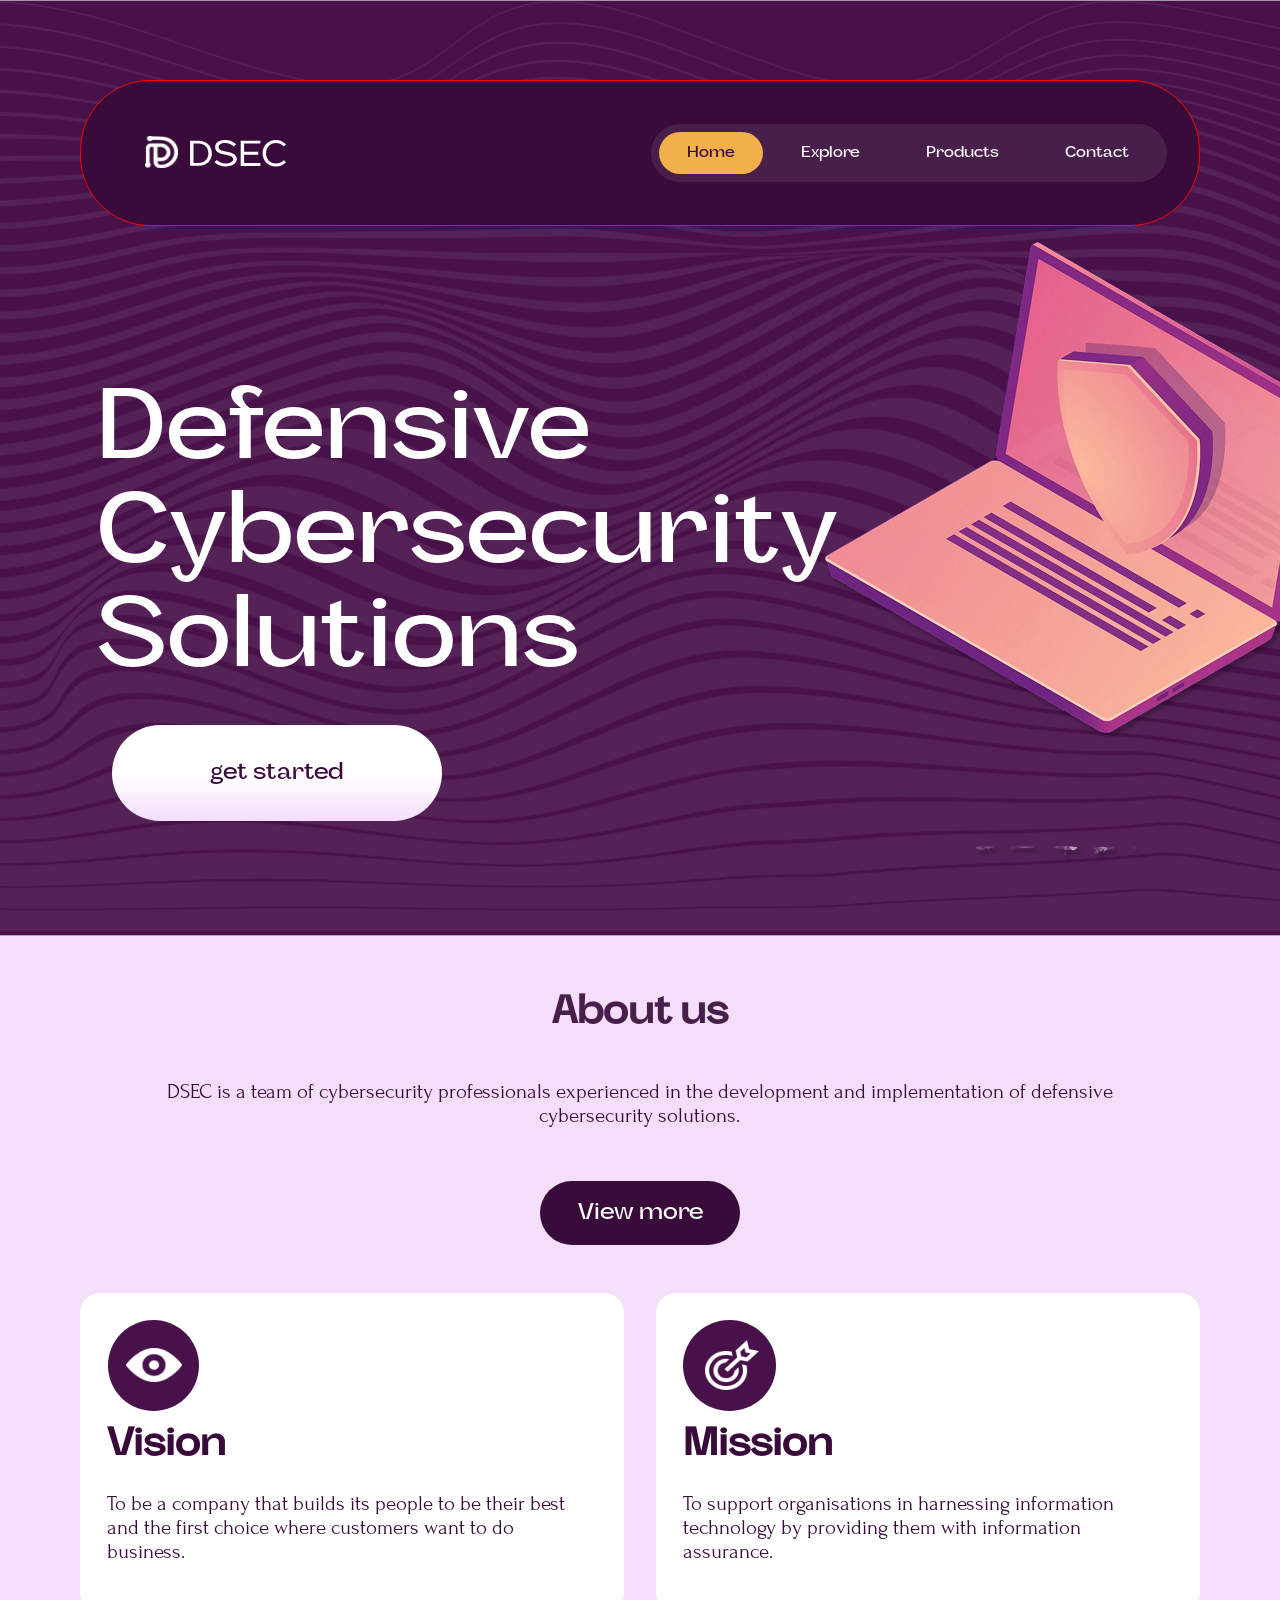
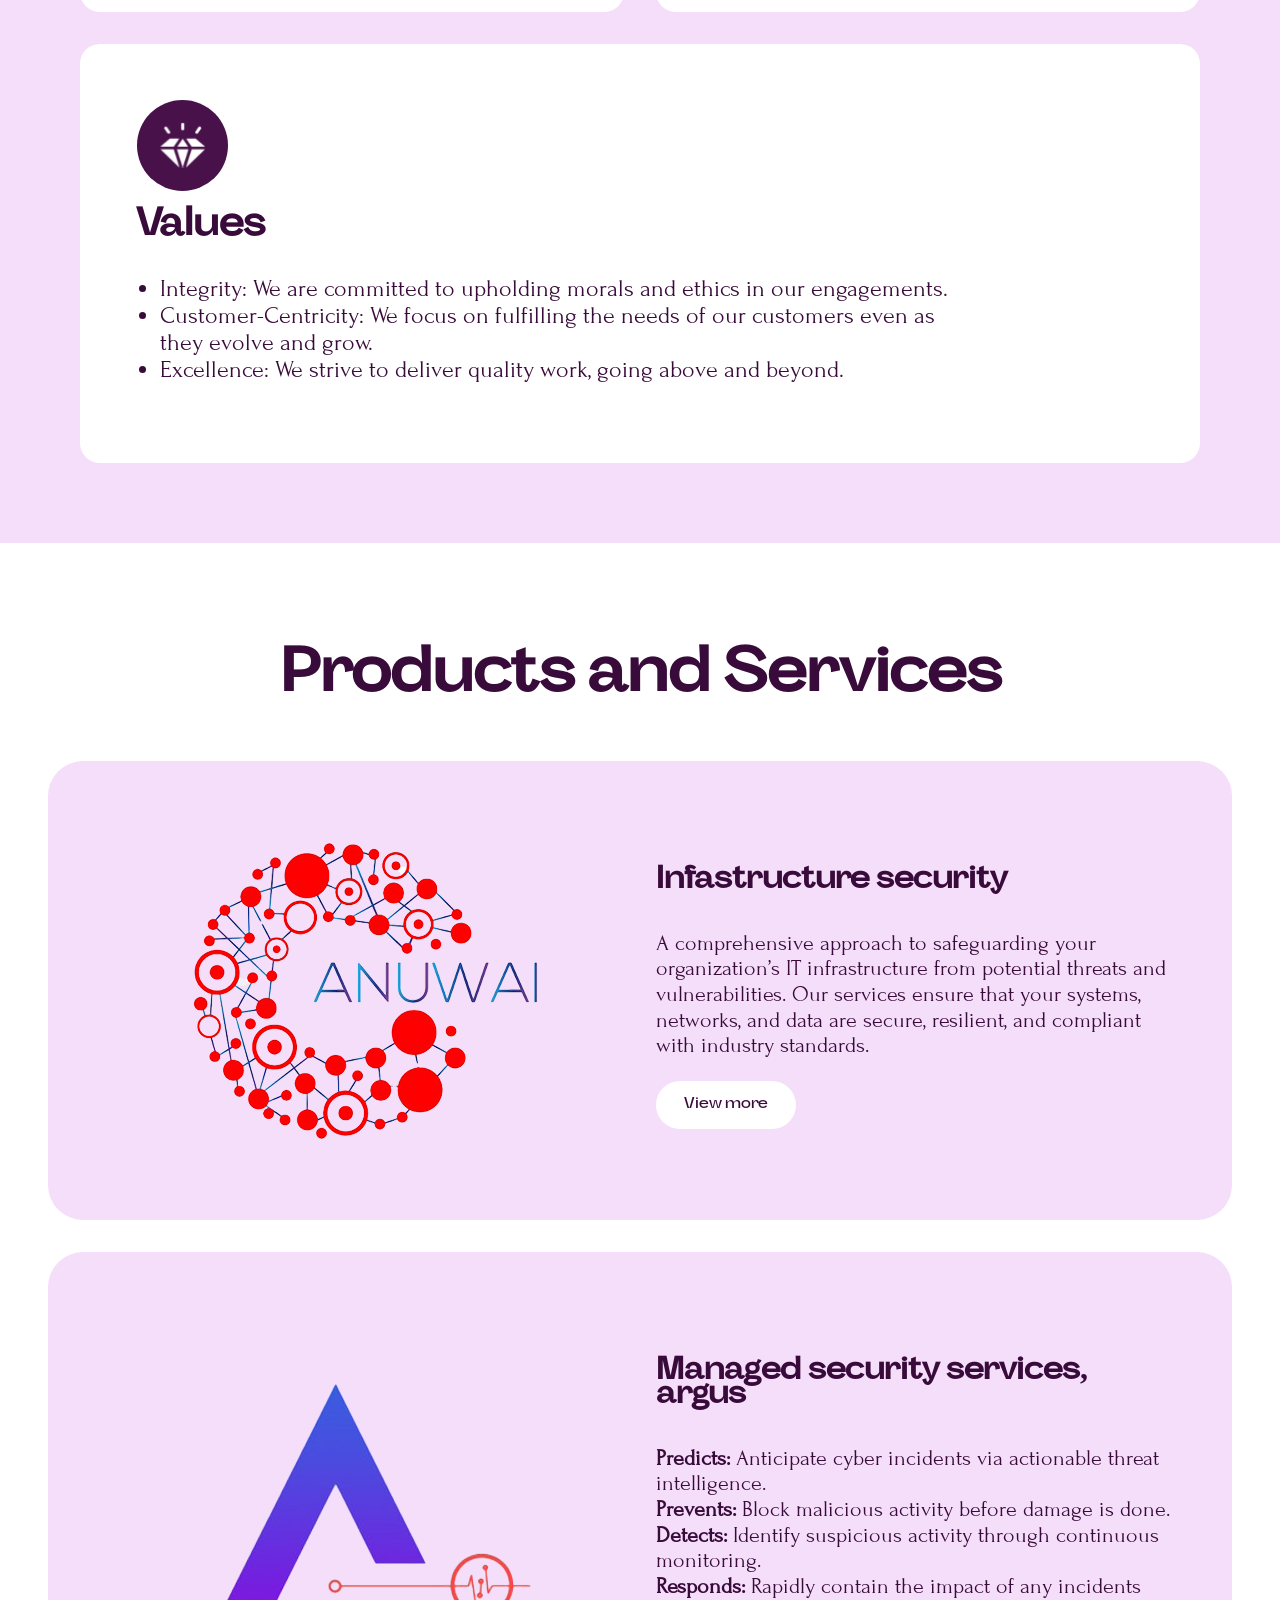
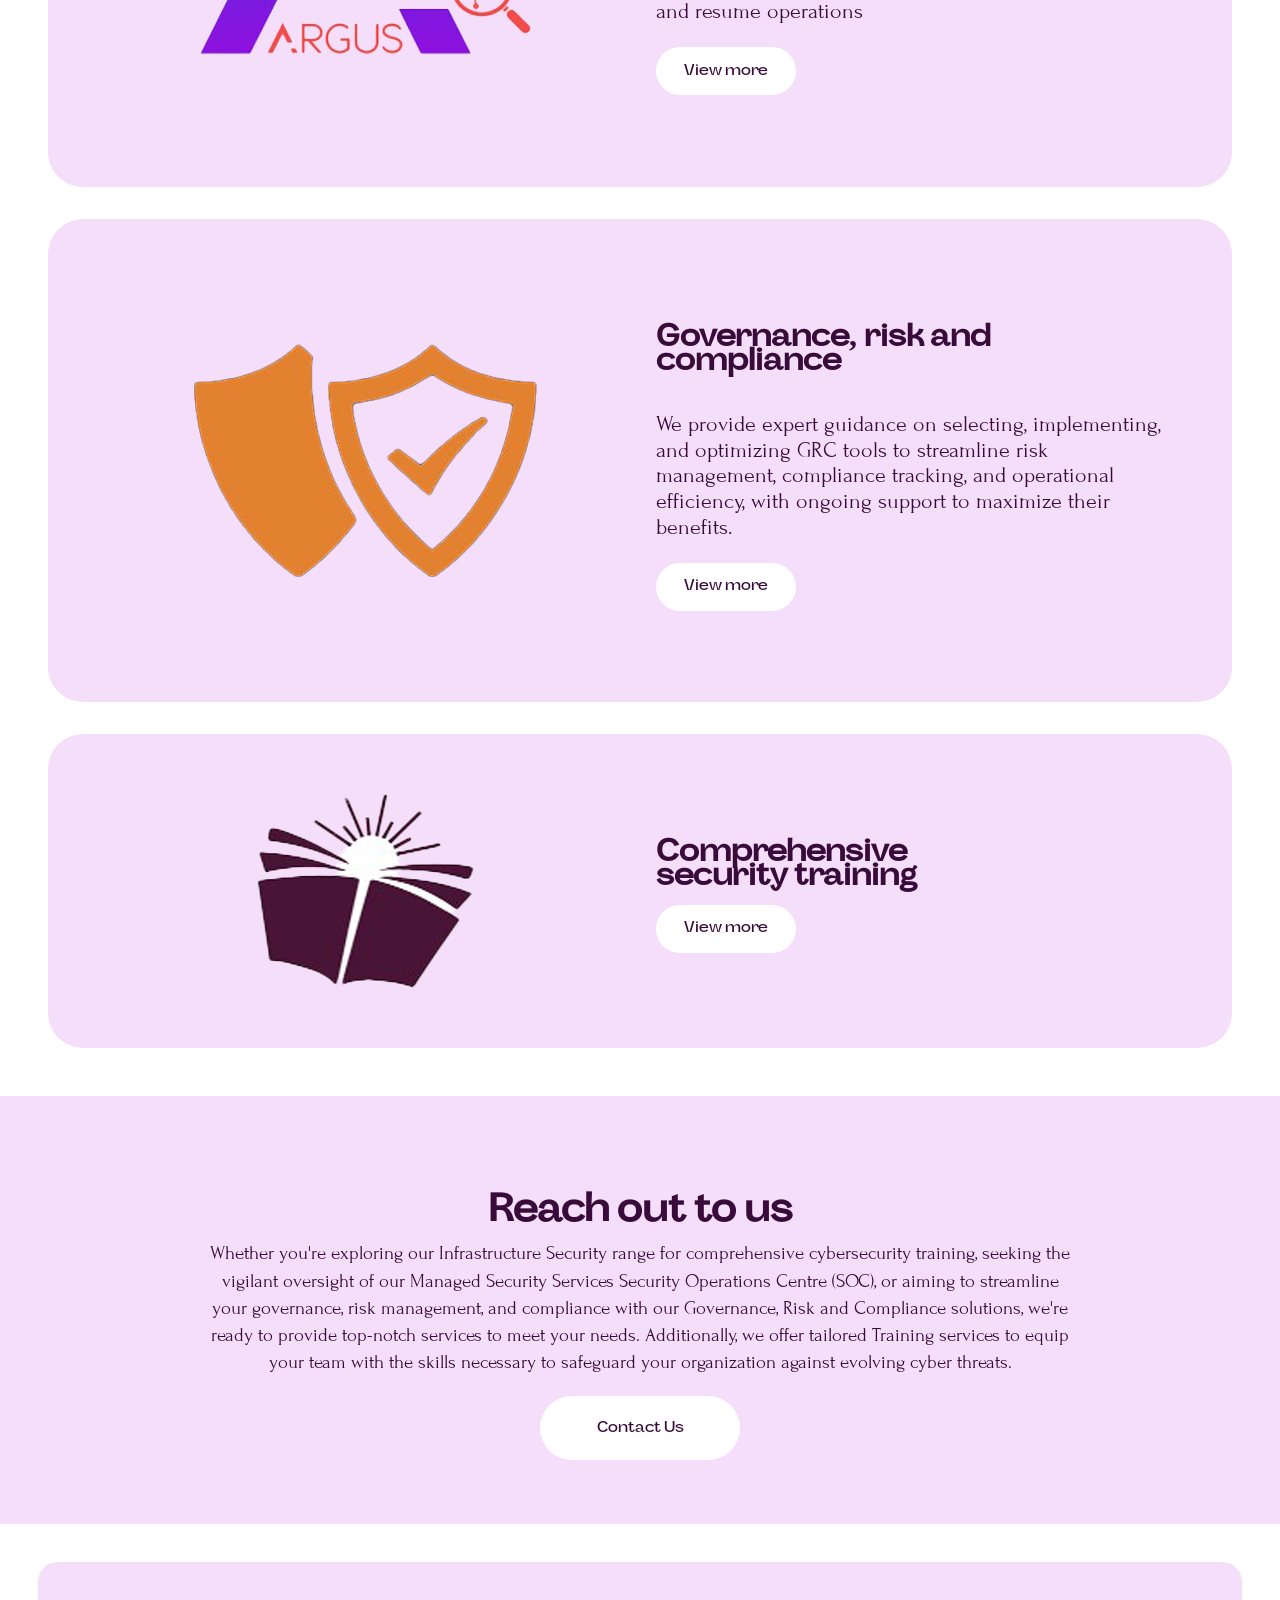
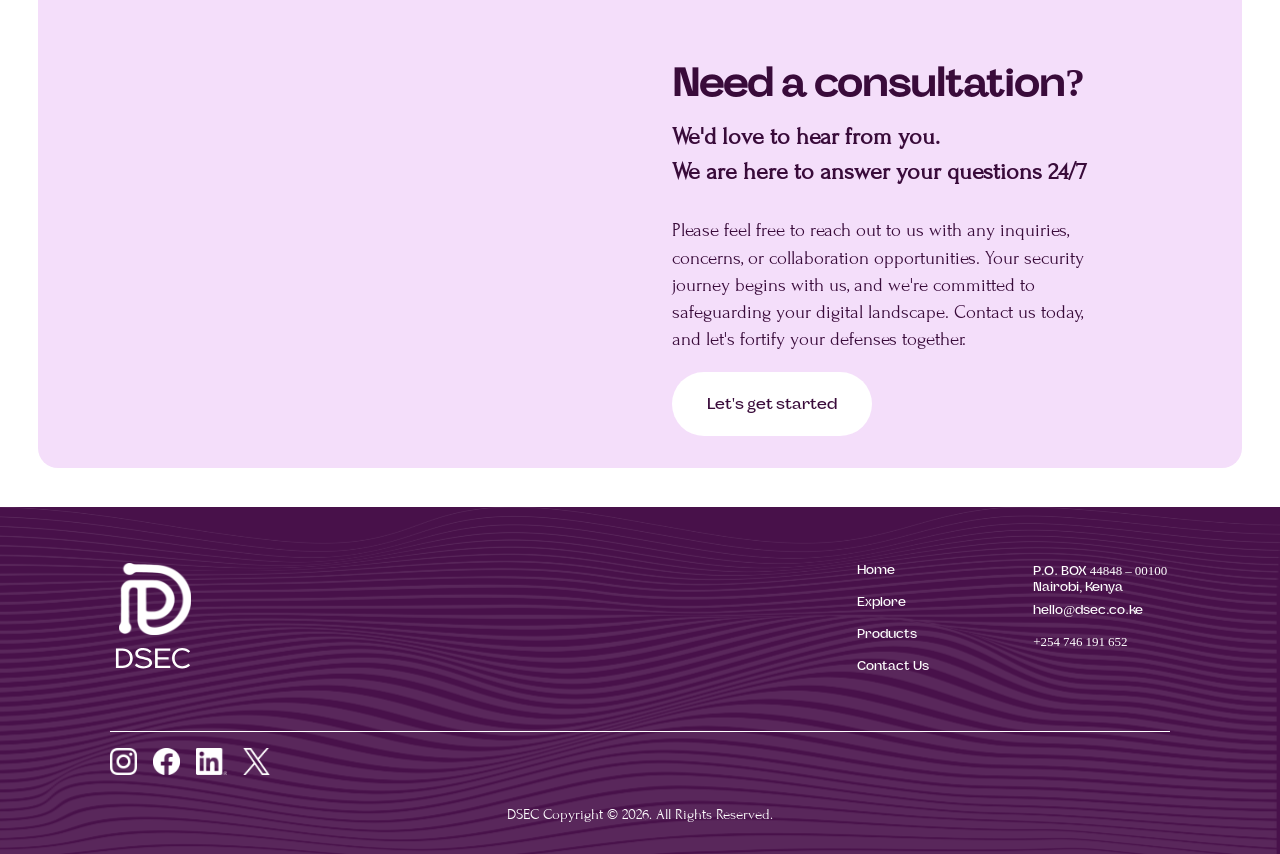
==== index.html @ 59ac1ab0 "Navbar: Modifed navbar" ====
<!DOCTYPE html>
<html lang="en">
  <head>
    <meta charset="UTF-8" />
    <meta name="viewport" content="width=device-width, initial-scale=1.0" />
    <title>DSEC-Defensive</title>
    <link rel="stylesheet" href="styles.css" />
    <link rel="icon" type="image/x-icon" href="assets/img/dsec_logo.svg" />
  </head>
  <body>
    <section class="hero" id="home">
      <nav>
        <ul class="sidebar">
       
         <li class="closebutton" onclick= hideSidebar()><a href="#"><img src="assets/img/cross.png" alt="" ></a></li>
          <li><a href="#home" class="active" target="_blank">Home</a></li>
          <li><a href="vision-mission-values" target="_blank">Explore</a></li>
          <li><a href=".Products-and-services" target="_blank">Products</a></li>
          <li><a href="footer" target="_blank">Contact</a></li>
        </ul>

       <a href="#home" class="hideonmobile"><img class="logo" src="assets/img/nav-logo.svg"/></a> 
        <ul >
          <li class="hidesidebar"><a href="#home" class="active" target="_blank">Home</a></li>
          <li class="hidesidebar"><a href="vision-mission-values" target="_blank">Explore</a></li>
          <li class="hidesidebar"><a href=".Products-and-services"target="_blank">Products</a></li>
          <li class="hidesidebar"><a href="footer" target="_blank">Contact</a></li>
          <li class="menubutton" onclick= showSidebar()><a href="#"><img src="assets/img/burger-menu.png" alt=""></a></li>
        </ul>
      </nav>

      

      <div class="descr">
        <div class="text">
          <p>Defensive Cybersecurity Solutions</p>
          <button class="dsec-btn started">get started</button>
        </div>
        <div class="descr-img">
          <img src="assets/img/home_laptop.png" alt="Laptop Image" />
        </div>
      </div>
    </section>
    <section class="about-us">
      <div class="about" id="about">
        <h2>About us</h2>
        <p>
          DSEC is a team of cybersecurity professionals experienced in the
          development and implementation of defensive cybersecurity solutions.
        </p>
        <a href="#about" class="about-btn about">View more</a>
      </div>
      <div class="vision-mission-values">
        <div class="card">
          <img
            class="about-icon"
            src="assets/img/vision-icon.svg"
            alt="vision icon"
          />
          <h2>Vision</h2>
          <p>
            To be a company that builds its people to be their best and the
            first choice where customers want to do business.
          </p>
        </div>

        <div class="card">
          <img class="about-icon" alt="" src="assets/img/mission-icon.svg" />
          <h2>Mission</h2>
          <p>
            To support organisations in harnessing information technology by
            providing them with information assurance.
          </p>
        </div>
        <div class="card">
          <img class="about-icon" alt="" src="assets/img/values-icon.svg" />
          <h2>Values</h2>
          <ul>
            <li>
              Integrity: We are committed to upholding morals and ethics in our
              engagements.
            </li>
            <li>
              Customer-Centricity: We focus on fulfilling the needs of our
              customers even as they evolve and grow.
            </li>
            <li>
              Excellence: We strive to deliver quality work, going above and
              beyond.
            </li>
          </ul>
        </div>
      </div>
    </section>
    <section class="Products-and-services" id="products-and-services">
      <h2>Products and Services</h2>
      <div class="products-cards">
        <div class="cards">
          <div class="cards-img">
            <img src="assets/img/anuwai-logo.png" alt="anuwai" />
          </div>
          <div class="content">
            <h3>Infastructure security</h3>
            <p>
              A comprehensive approach to safeguarding your organization’s IT
              infrastructure from potential threats and vulnerabilities. Our
              services ensure that your systems, networks, and data are secure,
              resilient, and compliant with industry standards.
            </p>
            <a href="#home" class="cards-btn">View more</a>
          </div>
        </div>
        <div class="cards">
          <div class="cards-img">
            <img
              src="assets/img/argus-logo.png"
              alt="Argus"
              class="product-img"
            />
          </div>
          <div class="content">
            <h3>Managed security services, argus</h3>
            <p>
              <strong>Predicts:</strong> Anticipate cyber incidents via
              actionable threat intelligence. <br />
              <strong>Prevents:</strong> Block malicious activity before damage
              is done. <br />
              <strong>Detects:</strong> Identify suspicious activity through
              continuous monitoring. <br />
              <strong>Responds:</strong> Rapidly contain the impact of any
              incidents and resume operations
            </p>
            <a href="#home" class="cards-btn">View more</a>
          </div>
        </div>
        <div class="cards">
          <div class="cards-img">
            <img src="assets/img/protossera-logo.png" alt="Protossera" />
          </div>
          <div class="content">
            <h3>Governance, risk and compliance</h3>
            <p>
              We provide expert guidance on selecting, implementing, and
              optimizing GRC tools to streamline risk management, compliance
              tracking, and operational efficiency, with ongoing support to
              maximize their benefits.
            </p>
            <a href="#home" class="cards-btn">View more</a>
          </div>
        </div>
        <div class="cards">
          <div class="cards-img">
            <img src="assets/img/training.png" alt="Training" />
          </div>
          <div class="content">
            <h3>
              Comprehensive <br />
              security training <br />
            </h3>
            <a href="#home" class="cards-btn">View more</a>
          </div>
        </div>
      </div>
    </section>
    <section class="contacts" id="contact">
      <div class="reach-out">
        <h2>Reach out to us</h2>
        <div class="reach-out-title-mobile">
          <img src="assets/img/reach-out-star.svg" alt="Cybersecurity-Stars" />
          <h3>Reach out to us</h3>
          <img src="assets/img/reach-out-star.svg" alt="Cybersecurity-Stars" />
        </div>
        <p>
          Whether you're exploring our Infrastructure Security range for
          comprehensive cybersecurity training, seeking the vigilant oversight
          of our Managed Security Services Security Operations Centre (SOC), or
          aiming to streamline your governance, risk management, and compliance
          with our Governance, Risk and Compliance solutions, we're ready to
          provide top-notch services to meet your needs. Additionally, we offer
          tailored Training services to equip your team with the skills
          necessary to safeguard your organization against evolving cyber
          threats.
        </p>
        <a href="#contact" class="contacts-btn">Contact Us</a>
      </div>
      <div class="consultation">
        <div class="consultation-img">
          <img src="assets/img/consultation2.svg" alt="" class="lady-image" />
        </div>
        <div class="consultation-content">
          <h2>Need a consultation?</h2>
          <h3>We'd love to hear from you.</h3>
          <h3>We are here to answer your questions 24/7</h3>

          <p>
            Please feel free to reach out to us with any inquiries, concerns, or
            collaboration opportunities. Your security journey begins with us,
            and we're committed to safeguarding your digital landscape. Contact
            us today, and let's fortify your defenses together.
          </p>
          <a href="#contact" class="consultation-btn">Let's get started</a>
        </div>
      </div>
    </section>
    <footer id="footer">
      <div class="footer-logo">
        <img src="assets/img/footer-logo.svg" alt="DSEC" class="dsec-footer" />
        <div class="footer-links">
          <div class="links">
            <ul>
              <li><a href="#home">Home</a></li>
              <li><a href="#explore">Explore</a></li>
              <li><a href="#products">Products</a></li>
              <li><a href="#contact">Contact Us</a></li>
            </ul>
          </div>
          <div class="address">
            <ul>
              <li>P.O. BOX 44848 – 00100</li>
              <li>Nairobi, Kenya</li>
              <li>
                <a href="mailto:hello@dsec.co.ke" target="_blank"
                  >hello@dsec.co.ke</a
                >
              </li>
              <li>
                <a href="tell+254 746 191 652" target="_blank">
                  +254 746 191 652</a
                >
              </li>
            </ul>
          </div>
        </div>
      </div>
      <div class="hr-line"></div>
      <div class="socialmedia">
        <a href="https://www.instagram.com/" target="_blank"
          ><img src="assets/img/instagram.svg" alt="instagram" class="icon"
        /></a>
        <a href="https://www.facebook.com/" target="_blank">
          <img src="assets/img/facebook.svg" alt="facebook" class="icon"
        /></a>
        <a href="https://ke.linkedin.com/" target="_blank"
          ><img src="assets/img/linked-in.svg" alt="linkedin" class="icon"
        /></a>
        <a href="https://x.com/?lang=en" target="_blank"
          ><img src="assets/img/twitter-x.svg" alt="x" class="icon"
        /></a>
      </div>
      <div class="copyright">
        <p>
          DSEC Copyright &copy; <span id="year"></span>. All Rights Reserved.
        </p>
        <script>
          const yearElement = document.querySelector("#year");
          const currentYear = new Date().getFullYear();
          yearElement.textContent = currentYear;
        </script>
      </div>
    </footer>
    <script>
      function showSidebar(){
        const sidebar = document.querySelector('.sidebar')
        sidebar.style.display = 'flex'
      }
      function hideSidebar(){
         const sidebar = document.querySelector('.sidebar')
        sidebar.style.display = 'none'
      }
    </script>
  </body>
</html>
---- styles.css ----
@font-face {
  font-family: "Baguede";
  src: url("assets/fonts/BaguedeRegular.otf");
  font-weight: normal;
  font-style: normal;
}
@font-face {
  font-family: Forum-Regular;
  src: url("assets/fonts/Forum-Regular.ttf");
  font-weight: normal;
  font-style: normal;
}
* {
  image-rendering: auto;
}

body {
  margin: 0;
  padding: 0;
  font-family: "Baguede";
  height: 100vh;
}

h2 {
  font-size: 2.5rem;
}

.dsec-btn {
  border-radius: 54.5px;
  display: flex;
  flex-direction: row;
  justify-content: center;
  align-self: flex-start;
  cursor: pointer;
  align-items: center;
  border: none;
  width: 330px;
  height: 6rem;
  font-size: 1.5rem;
  background: linear-gradient(white 52%, #f4defa 100%);
  color: #390b3a;
  font-family: "baguede";
  margin-left: 1rem;
  margin-top: -4.5rem;
}
.dsec-btn:hover {
  background: #390b3a;
  color: white;
}

/* All btns here */
.about-btn {
  display: flex;
  justify-content: center;
  cursor: pointer;
  align-items: center;
  border: none;
  width: 200px;
  height: 4rem;
  font-size: 1.25rem;
  border-radius: 54.5rem;
  background-color: #390b3a;
  font-family: "baguede";
  color: white;
  font-size: 1.5rem;
  margin-top: 2rem;
  text-decoration: none;
}

.about-btn:hover {
  background-color: white;
  color: #390b3a;
}

.hero {
  background-image: url("assets/img/HeroBg_Svg.svg");
  background-repeat: no-repeat;
  background-size: cover;
  padding: 5rem;
}
nav {
  height: 5rem;
  background-color: #390b3a;
  display: flex;
  flex-direction: row;
  align-items: center;
  justify-content: space-between;
  border-radius: 70px;
  padding: 2rem;
  border: 1px solid red;

}

nav img {
  height: 2rem;
  padding-left: 2rem;
}

nav ul {
  background-color: #481f4a;
  list-style: none;
  display: flex;
  justify-content: flex-end;
  justify-content: space-between;
  margin: 0;
  padding: 0.2rem;
  padding-right: 0.3rem;
  border-radius: 46.5px;
}

nav li {
  display: flex;
  justify-content: space-between;
  font-family: "baguede";
}

nav li a {
  display: inline-block;
  color: white;
  padding: 14px 28px;
  margin: 5px;
  text-decoration: none;
  font-size: 1rem;
}

nav li a:hover {
  background-color: #f1b04c;
  cursor: pointer;
  color: #390b3a;
  border-radius: 30px;
}
.active {
  background-color: #f1b04c;
  color: #390b3a;
  border-radius: 30px;
}
.sidebar{
  position:fixed;
  top: 0;
  right: 0;
  height: 92%;
  width: 15.9rem;
  z-index: 999;
  background-color: #390b3a80;
  backdrop-filter: blur(10px);
  display: none;
  flex-direction: column;
  align-items: flex-start;
  justify-content: flex-start;
}
.sidebar li{
  width: 100%;
}
.sidebar a{
  width: 100%;
}
.menubutton{
  display: none;
  
}
@media(max-width: 992px){
  .hidesidebar{
    display: none;
    border-radius: 0;
  }
  .menubutton{
    display: block;
  }
}
@media(max-width: 480px){
  .sidebar{
    width: 100%;
    height: 112%;
    border-radius: 0;
  }
}

.hero .descr {
  display: flex;
  flex-direction: row;
  align-items: center;
  justify-content: space-between;
  padding-right: 5rem;
  margin-top: 1rem;

  @media (max-width: 767px) {
    flex-direction: column;
    gap: 1.5rem;
  }
}

.descr .text {
  font-size: 6.5rem;
  color: white;
  line-height: 6.5rem;
  width: 70%;
  text-align: left;
  margin-left: 1rem;

  @media (max-width: 767px) {
    justify-content: center;
    width: 100%;
  }
}

.descr-img {
  width: 495px;
  height: 614px;
}

/* About Us section*/
.about-us {
  background-color: #f4defa;
  padding: 2rem;

  @media (max-width: 767px) {
    padding: 1rem;
  }
}
.about {
  display: flex;
  flex-direction: column;
  align-items: center;
}
.about h2 {
  display: flex;
  flex-direction: column;
  align-items: center;
  line-height: 25px;
  color: #481f4a;
}

.about p {
  font-family: "forum-regular";
  font-size: 1.3rem;
  text-align: center;
  color: #390b3a;
  width: 80%;
}

.vision-mission-values {
  display: grid;
  gap: 2rem;
  grid-template-columns: 1fr;
  grid-template-rows: auto;
  margin: 3rem;
}

@media (min-width: 767px) {
  .vision-mission-values {
    grid-template-columns: repeat(2, 1fr);
    grid-template-rows: repeat(2, auto);
  }

  .card:nth-child(3) {
    grid-column: 1 / span 2;
    justify-self: center;
  }
}
@media (max-width: 480px) {
  .vision-mission-values {
    margin: 0.5rem;
  }
  .text {
    font-size: 16px;
  }
}

.card {
  background-color: white;
  color: #390b3a;
  display: flex;
  flex-direction: column;
  justify-content: center;
  border-radius: 20px;
  padding: 5%;
  align-items: start;

  @media (max-width: 767px) {
    /* border: 1px solid red; */
  }
}
.card p {
  text-align: left;
  font-size: 1.3rem;
  width: 100%;
  font-family: "forum-regular";
  color: #390b3a;
}
.card h2 {
  margin: 0.5rem 0;
}
.card ul {
  padding-left: 1.5rem;
  width: 80%;
  font-family: "forum-regular";
  font-size: 1.5rem;
}

.about-icon {
  padding-bottom: 0.5rem;
  height: 91px;
  width: 93px;
}

/*3rd section */
.Products-and-services {
  background-color: white;
  display: flex;
  flex-direction: column;
  align-items: center;
  padding: 3rem;
}
.Products-and-services h2 {
  color: #390b3a;
  text-align: center;
  font-size: 4rem;
  line-height: 4rem;
}
.products-cards {
  display: grid;
  gap: 2rem;
  grid-template-columns: 1fr;
  grid-template-rows: auto;
}

.cards {
  background-color: #f4defa;
  display: grid;
  gap: 2rem;
  grid-template-columns: repeat(2, 1fr);
  grid-template-rows: auto;
  border-radius: 35px;
  padding: 5%;
}

@media (max-width: 768px) {
  .cards {
    grid-template-columns: 1fr;
    
  }
  .content,
  h3 {
    display: flex;
    flex-direction: column;
    align-items: center;
    justify-items: center;
    justify-content: center;
    width: 100%;
    margin: 0;
  }
}

@media (max-width: 480px) {
  .cards {
    grid-template-columns: 1fr;
  }
  .content,
  h3 {
    display: flex;
    flex-direction: column;
    align-content: center;
    align-items: center;
    justify-items: center;
    justify-content: center;
    text-align: center;
    width: 100%;
    margin: 0;
  }
}
.cards-img {
  display: flex;
  justify-content: center;
  align-items: center;

  @media (max-width: 768px) {
    margin: 5%;
  }
}
.content {
  display: flex;
  flex-direction: column;
  justify-items: center;
  line-height: 1.6rem;
  margin-top: 1rem;
}
.cards h3 {
  font-size: 2rem;
  line-height: 1.5rem;
  color: #390b3a;
  margin-bottom: 1rem;
}
.cards p {
  font-family: "forum-regular";
  color: #390b3a;
  font-size: 1.4rem;
}
.cards-btn {
  display: flex;
  justify-content: center;
  cursor: pointer;
  align-items: center;
  border: none;
  width: 140px;
  height: 3rem;
  font-size: 1.25rem;
  border-radius: 54.5rem;
  background-color: white;
  font-family: "baguede";
  color: #390b3a;
  font-size: 1rem;
  margin-bottom: 2rem;
  text-decoration: none;
}
.cards-btn:hover {
  background-color: #390b3a;
  color: white;
}
/* Reach Out section*/
.reach-out {
  background-color: #f4defa;
  display: flex;
  flex-direction: column;
  align-items: center;
  justify-content: center;
  padding: 5%;
  text-align: center;
}
.reach-out-title-mobile {
  display: none;

  @media (max-width: 768px) {
    display: block;
    color: #390b3a;
    display: flex;
    flex-direction: row;
    width: 80%;
    font-size: 2rem;
  }
  
  @media (max-width: 480px) {
    
    width: 100%;
    font-size: 1.5rem;
  }
}

.reach-out h2 {
  text-align: center;
  color: #390b3a;
  margin-bottom: -0.5rem;

  @media (max-width: 768px) {
    display: none;
  }
}

.reach-out p {
  text-align: center;
  color: #390b3a;
  font-family: "forum-Regular";
  font-size: 1.2rem;
  line-height: 1.7rem;
  width: 75%;
}

.contacts-btn {
  display: flex;
  justify-content: center;
  cursor: pointer;
  align-items: center;
  border: none;
  width: 200px;
  height: 4rem;
  font-size: 1.25rem;
  border-radius: 54.5rem;
  background-color: white;
  font-family: "baguede";
  color: #390b3a;
  font-size: 1rem;
  text-decoration: none;
}
.contacts-btn:hover {
  background-color: #390b3a;
  color: white;
}

.consultation {
  display: grid;
  gap: 4rem;
  grid-template-columns: 2fr 2fr;
  grid-template-rows: 1fr;
  border-radius: 35px;
  align-items: center;
  margin: auto;
  background-color: #f4defa;
  border-radius: 20px;
  margin: 3%;
  padding: 2rem;
  
  @media (max-width: 768px) {
  
    
  }
  
}

.consultation-content {
  display: flex;
  flex-direction: column;
  justify-content: center;
  justify-content: space-evenly;
  align-items: baseline;
  color: #390b3a;
  padding-top: 2rem;
}

.consultation-content h3 {
  font-family: "forum-regular";
  font-size: 1.5rem;
  margin-top: -1rem;
}

.consultation p {
  margin-top: 0.5rem;
  font-family: "forum-regular";
  line-height: 1.7rem;
  font-size: 1.2rem;
  text-align: left;
  width: 80%;
}

.consultation-img {
  margin-left: 1.5rem;
  padding-top: 1.5rem;
  padding-bottom: 1rem;
}

.consultation-btn {
  display: flex;
  justify-content: center;
  cursor: pointer;
  align-items: center;
  border: none;
  width: 200px;
  height: 4rem;
  font-size: 1.25rem;
  border-radius: 54.5rem;
  background-color: white;
  font-family: "baguede";
  color: #390b3a;
  font-size: 1rem;
  text-decoration: none;
}
.consultation-btn:hover {
  background-color: #f1b04c;
  color: white;
}

@media (max-width: 992px) {
  .reach-out p {
    width: 85%;
    font-size: 1.1rem;
  }
  .consultation {
    grid-template-columns: 1fr;
    text-align: center;
    margin: 3rem;
  }
  /* .contacts .consultation-content,
  h3,
  h2 {
    display: flex;
    flex-direction: column;
    justify-items: center;
    align-content: center;
    flex-wrap: wrap;
    text-align: center;
    width: 100%;
    line-height: 3rem;
  } */
  .consultation-img {
    display: flex;
    flex-direction: column;
    align-self: center;
  }
}

@media (max-width: 768px) {
  .reach-out p {
    width: 90%;
  }
  .consultation {
    grid-template-columns: 1 1fr;
  }
  .consultation-content {
    align-items: center;
    text-align: center;
    display: flex;
    flex-direction: column;
    justify-items: center;
    align-content: center;
    flex-wrap: wrap;
    text-align: center;
    width: 100%;
    line-height: 3rem;
  }
  .consultation-img {
    margin-left: 0;
    width: 100%;
  }
}

@media (max-width: 480px) {
  .reach-out p {
    width: 100%;
    font-size: 1rem;
  }
  .consultation-content,
  h3 {
    display: flex;
    flex-direction: column;
    justify-items: center;
    align-content: center;
    flex-wrap: wrap;
    text-align: center;
    width: 100%;
    line-height: 3rem;
    font-size: 1.2rem;
  }
  .consultation p {
    font-size: 1rem;
    width: 70%;
    display: flex;
    flex-direction: column;
    text-align: center;
    justify-items: center;
    align-content: center;
    flex-wrap: wrap;
  }
}

/*Footer*/
footer {
  background-image: url("assets/img/footer.svg");
  padding: 1rem;
  background-repeat: no-repeat;
  background-size: cover;
  display: flex;
  flex-direction: column;
  gap: 1rem;
}
.footer-logo {
  display: flex;
  flex-direction: row;
  justify-content: space-between;
  margin-left: 3%;
}
.footer-links {
  display: flex;
  flex-direction: row;
  justify-content: space-between;
  align-self: flex-end;
  gap: 4rem;
  margin: 1rem 8%;
}
.links ul li,
.address ul li {
  text-decoration: none;
  list-style: none;
  display: flex;
  flex-direction: column;
  align-self: flex-start;
  width: 100%;
  color: white;
  font-family: "baguede";
  font-size: 13px;
}

.address li a {
  text-align: left;
  line-height: 2rem;
  font-family: "baguede";
  font-size: 13px;
  color: white;
  text-decoration: none;
  font-size: "baguede";
}
.links li a {
  text-align: left;
  line-height: 2rem;
  font-family: "baguede";
  font-size: 13px;
  color: white;
  text-decoration: none;
}
.links li a:hover {
  text-decoration: underline;
  cursor: pointer;
}
.address li a:hover {
  text-decoration: underline;
  cursor: pointer;
}
.address {
  padding-top: 0.5rem;
  display: flex;
  flex-direction: row;
  text-align: left;
  align-self: flex-start;
}
.hr-line {
  display: flex;
  flex-direction: row;
  height: 1px;
  background: white;
  width: 85%;
  align-self: center;
}
.socialmedia {
  display: flex;
  flex-direction: row;
  justify-content: space-between;
  align-self: flex-start;
  margin-left: 7.5%;
  gap: 1rem;
}
.icon {
  display: flex;
  flex-direction: row;
}

.copyright {
  display: flex;
  flex-direction: row;
  align-self: center;
  justify-content: center;
  align-self: center;
  font-family: "forum-regular";
  color: white;
  font-size: 15px;
}
.dsec-footer {
  width: 77px;
  height: 111px;
  display: flex;
  flex-direction: row;
  align-self: center;
  margin-left: 5%;
}
.links {
  line-height: 2rem;
}
@media (max-width: 768px) {
  .footer-logo {
    flex-direction: row;
    align-items: center;
  }

  .footer-links {
    text-align: center;
  }

  .socialmedia {
    display: flex;
    flex-direction: row;
    gap: 1rem;
  }
}

@media (max-width: 480px) {
  .footer-links {
    gap: 1rem;
  }

  .links ul,
  .address ul {
    text-align: center;
    padding: 0;
  }

  .links li a,
  .address li a {
    font-size: 12px;
  }

  .copyright {
    font-size: 12px;
    padding: 0.5rem;
  }
}
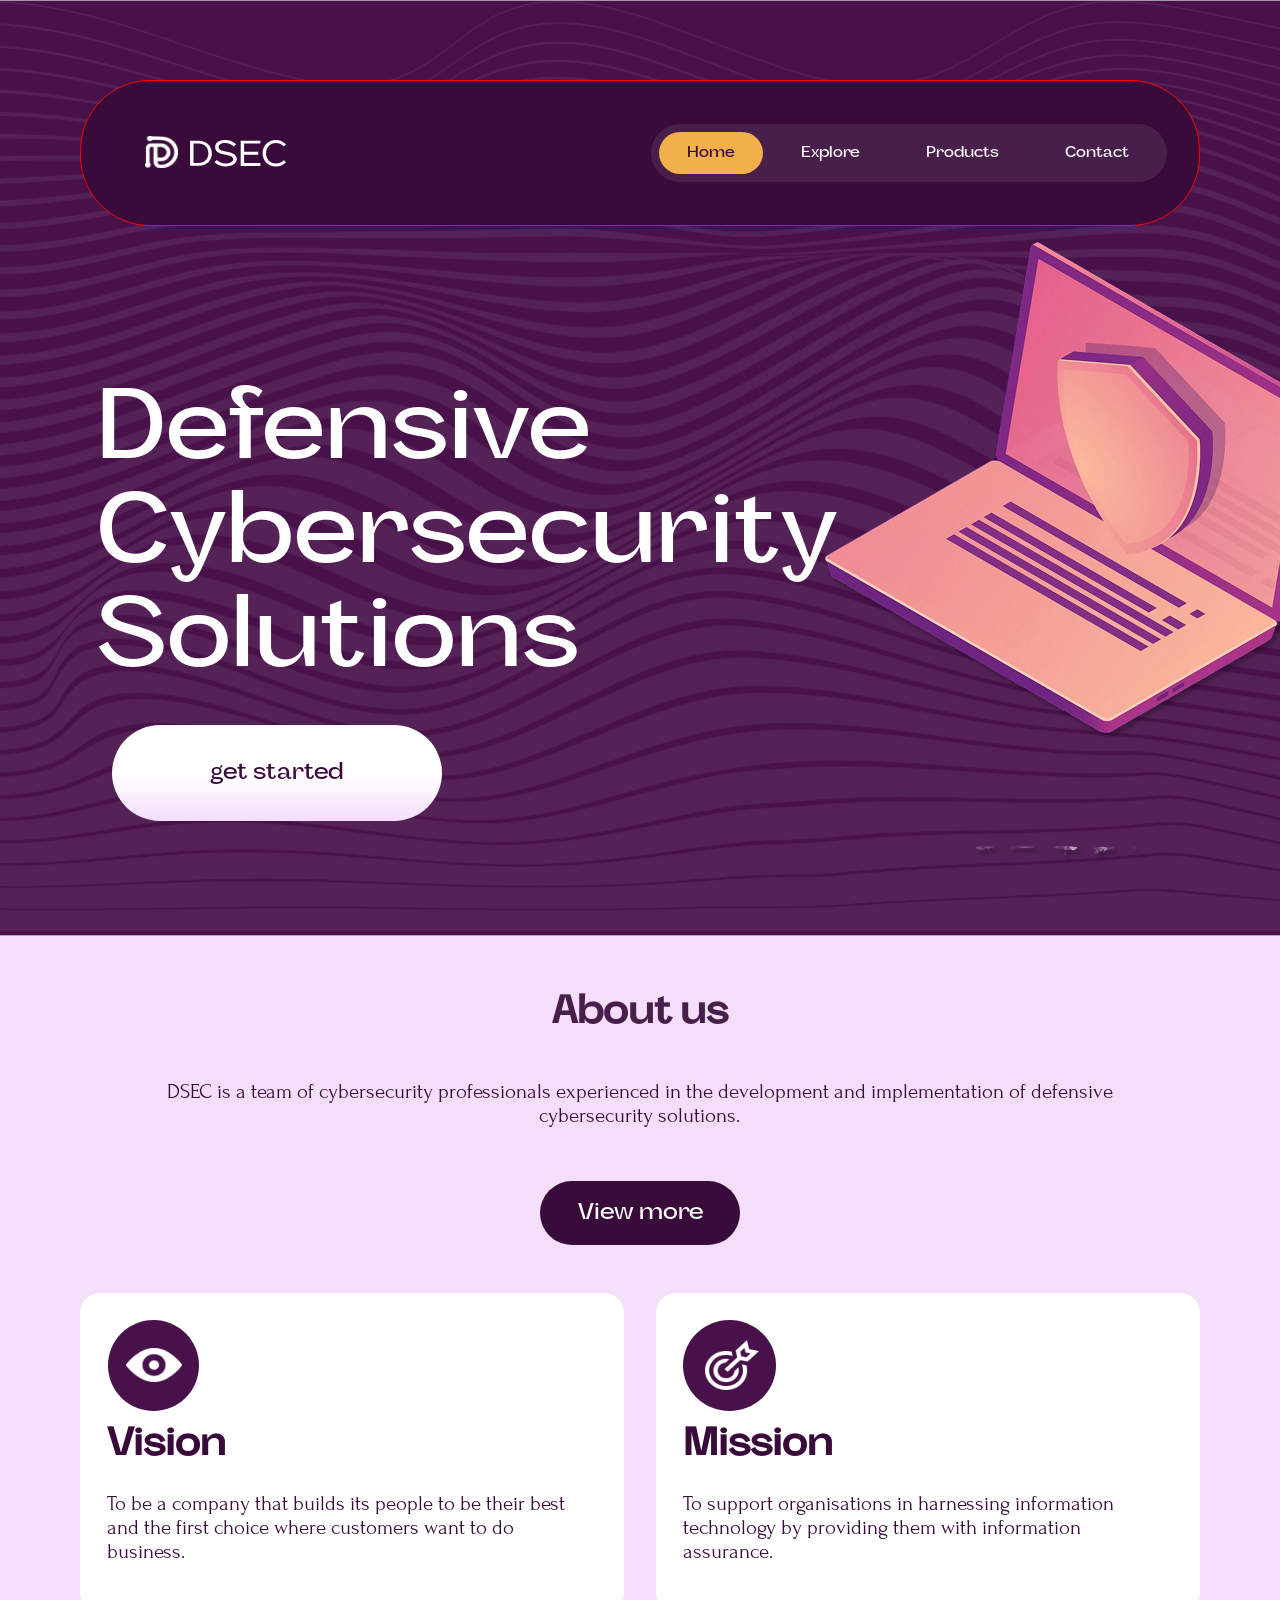
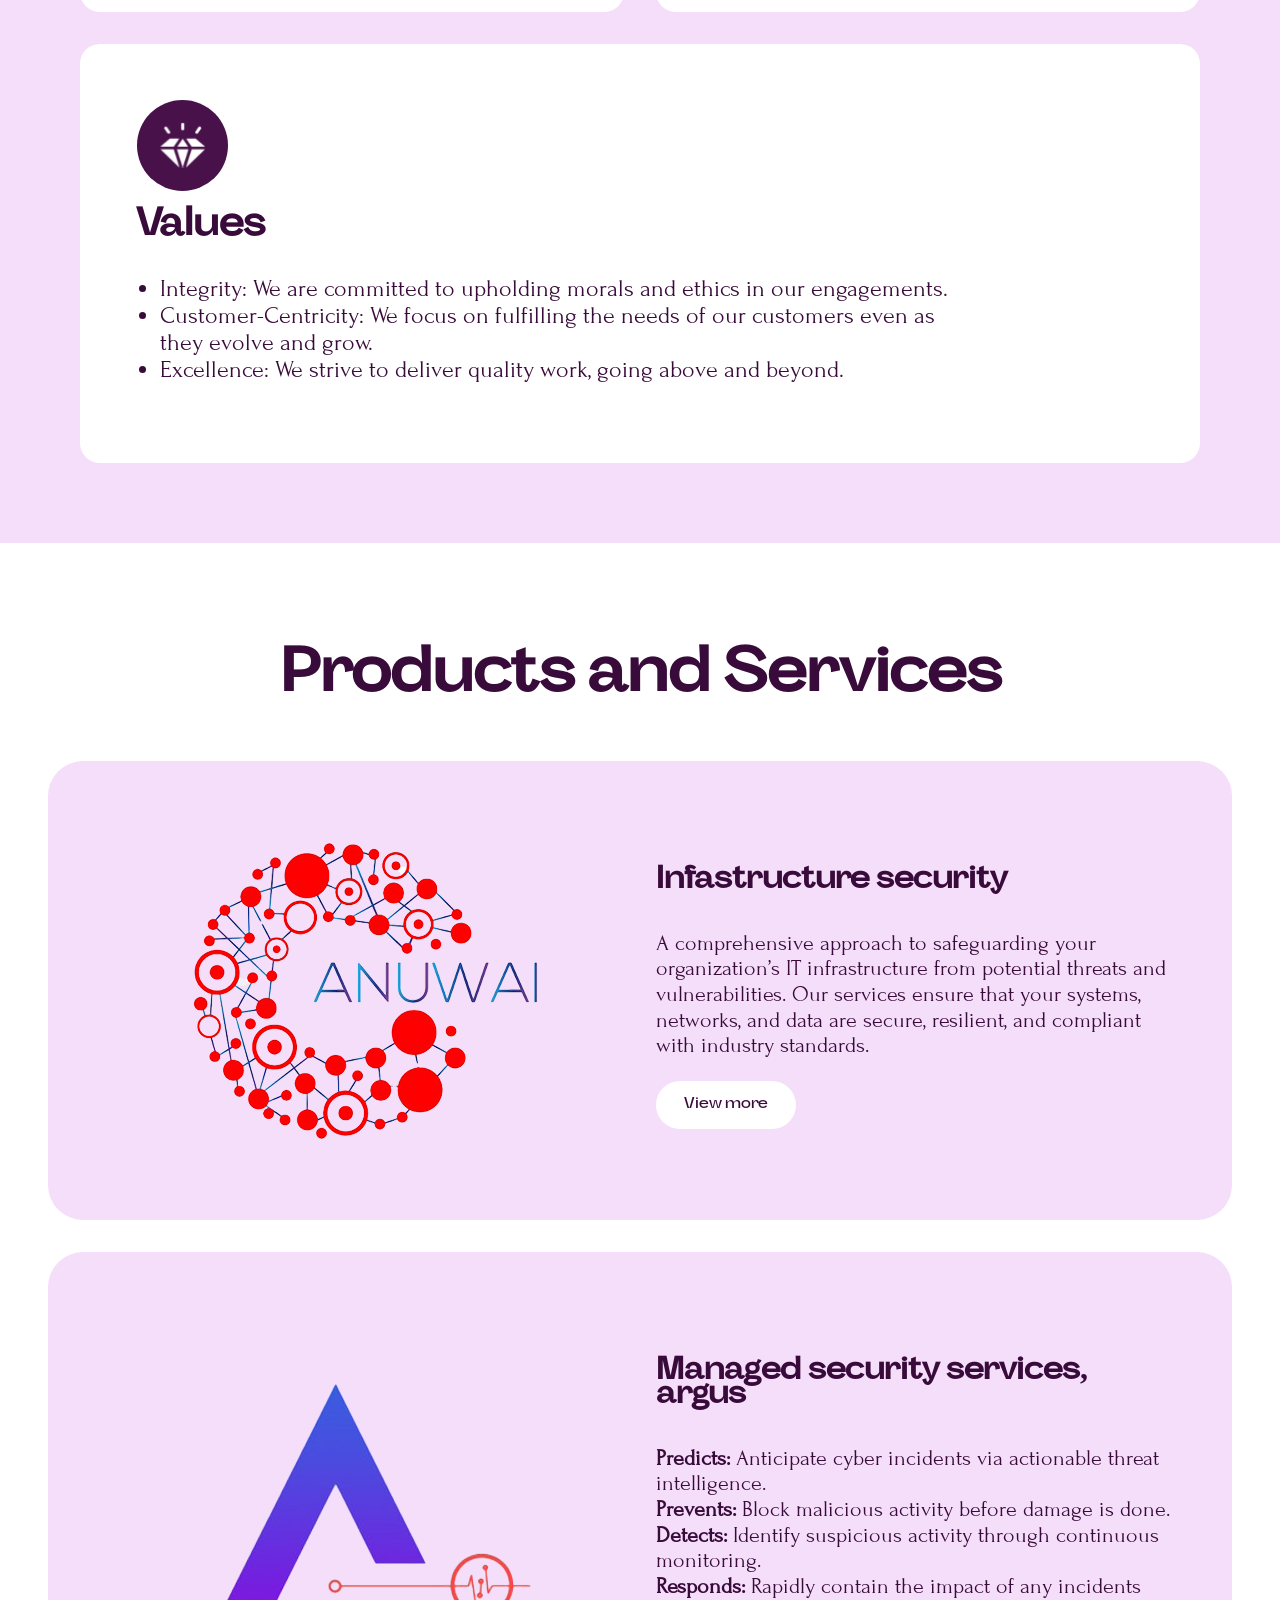
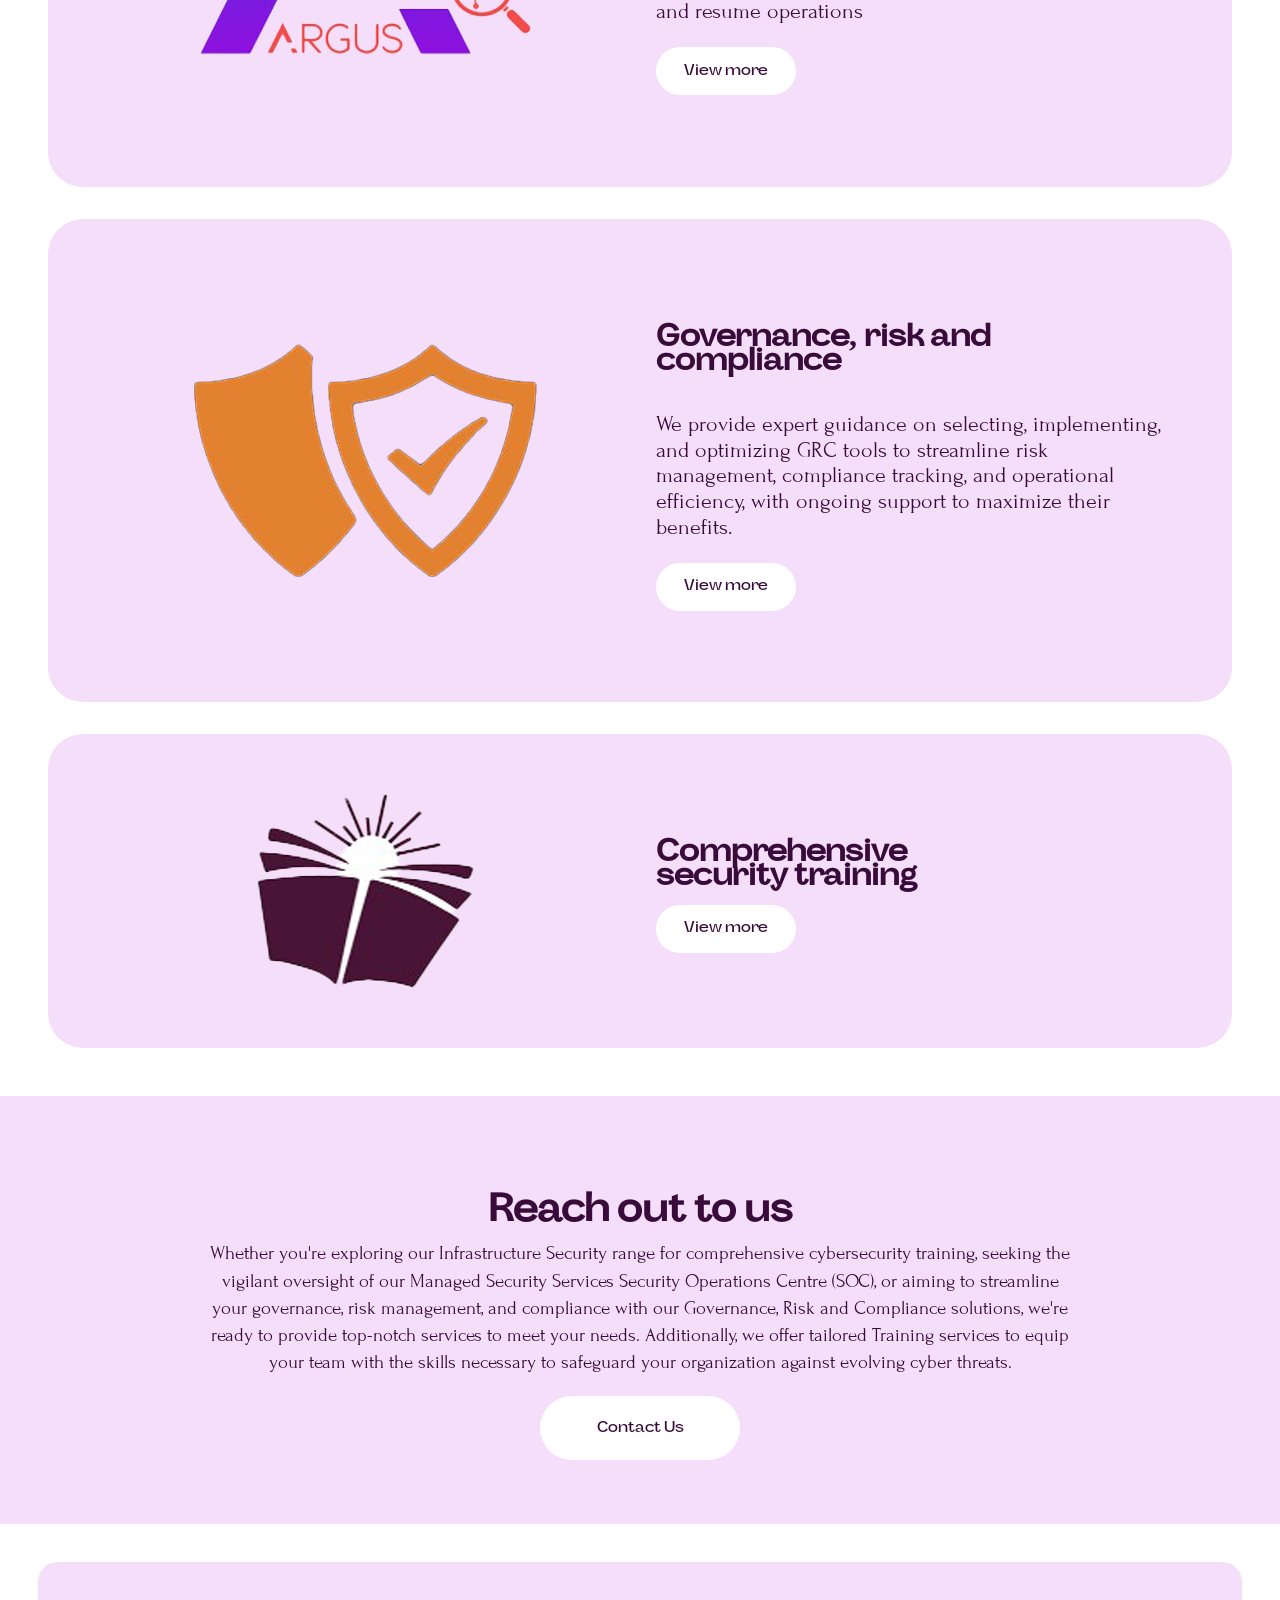
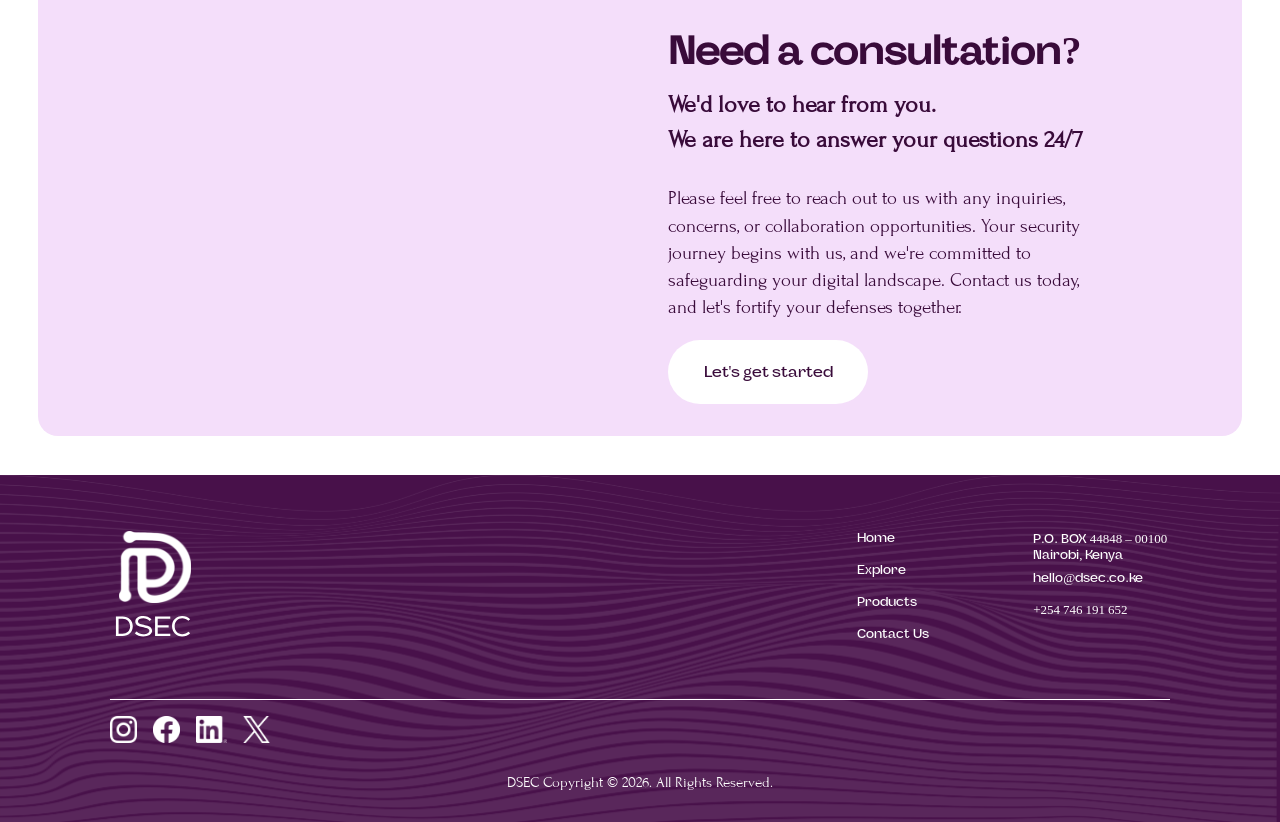
==== commit 2ce998c6: "Code Review :menu: Fixing consultation responsive" ====
--- a/index.html
+++ b/index.html
@@ -28,9 +28,6 @@
           <li class="menubutton" onclick= showSidebar()><a href="#"><img src="assets/img/burger-menu.png" alt=""></a></li>
         </ul>
       </nav>
-
-      
-
       <div class="descr">
         <div class="text">
           <p>Defensive Cybersecurity Solutions</p>
--- a/styles.css
+++ b/styles.css
@@ -88,7 +88,6 @@
   border-radius: 70px;
   padding: 2rem;
   border: 1px solid red;
-
 }
 
 nav img {
@@ -134,8 +133,8 @@
   color: #390b3a;
   border-radius: 30px;
 }
-.sidebar{
-  position:fixed;
+.sidebar {
+  position: fixed;
   top: 0;
   right: 0;
   height: 92%;
@@ -148,27 +147,26 @@
   align-items: flex-start;
   justify-content: flex-start;
 }
-.sidebar li{
+.sidebar li {
   width: 100%;
 }
-.sidebar a{
+.sidebar a {
   width: 100%;
 }
-.menubutton{
+.menubutton {
   display: none;
-  
-}
-@media(max-width: 992px){
-  .hidesidebar{
+}
+@media (max-width: 992px) {
+  .hidesidebar {
     display: none;
     border-radius: 0;
   }
-  .menubutton{
+  .menubutton {
     display: block;
   }
 }
-@media(max-width: 480px){
-  .sidebar{
+@media (max-width: 480px) {
+  .sidebar {
     width: 100%;
     height: 112%;
     border-radius: 0;
@@ -275,10 +273,6 @@
   border-radius: 20px;
   padding: 5%;
   align-items: start;
-
-  @media (max-width: 767px) {
-    /* border: 1px solid red; */
-  }
 }
 .card p {
   text-align: left;
@@ -337,7 +331,6 @@
 @media (max-width: 768px) {
   .cards {
     grid-template-columns: 1fr;
-    
   }
   .content,
   h3 {
@@ -437,9 +430,8 @@
     width: 80%;
     font-size: 2rem;
   }
-  
+
   @media (max-width: 480px) {
-    
     width: 100%;
     font-size: 1.5rem;
   }
@@ -487,32 +479,31 @@
 
 .consultation {
   display: grid;
-  gap: 4rem;
+  gap: 5%;
   grid-template-columns: 2fr 2fr;
   grid-template-rows: 1fr;
-  border-radius: 35px;
-  align-items: center;
-  margin: auto;
+  align-items: center;
   background-color: #f4defa;
   border-radius: 20px;
   margin: 3%;
   padding: 2rem;
-  
+
   @media (max-width: 768px) {
-  
-    
-  }
-  
+    gap: -0%;
+    grid-template-columns: 1fr;
+  }
+}
+.consultation-img img {
+  width: 100%;
 }
 
 .consultation-content {
   display: flex;
   flex-direction: column;
   justify-content: center;
-  justify-content: space-evenly;
   align-items: baseline;
   color: #390b3a;
-  padding-top: 2rem;
+  width: 100%;
 }
 
 .consultation-content h3 {
@@ -530,12 +521,6 @@
   width: 80%;
 }
 
-.consultation-img {
-  margin-left: 1.5rem;
-  padding-top: 1.5rem;
-  padding-bottom: 1rem;
-}
-
 .consultation-btn {
   display: flex;
   justify-content: center;
@@ -561,28 +546,6 @@
   .reach-out p {
     width: 85%;
     font-size: 1.1rem;
-  }
-  .consultation {
-    grid-template-columns: 1fr;
-    text-align: center;
-    margin: 3rem;
-  }
-  /* .contacts .consultation-content,
-  h3,
-  h2 {
-    display: flex;
-    flex-direction: column;
-    justify-items: center;
-    align-content: center;
-    flex-wrap: wrap;
-    text-align: center;
-    width: 100%;
-    line-height: 3rem;
-  } */
-  .consultation-img {
-    display: flex;
-    flex-direction: column;
-    align-self: center;
   }
 }
 
@@ -663,6 +626,10 @@
   align-self: flex-end;
   gap: 4rem;
   margin: 1rem 8%;
+
+  @media (max-width: 768px) {
+    margin:1%;
+  }
 }
 .links ul li,
 .address ul li {
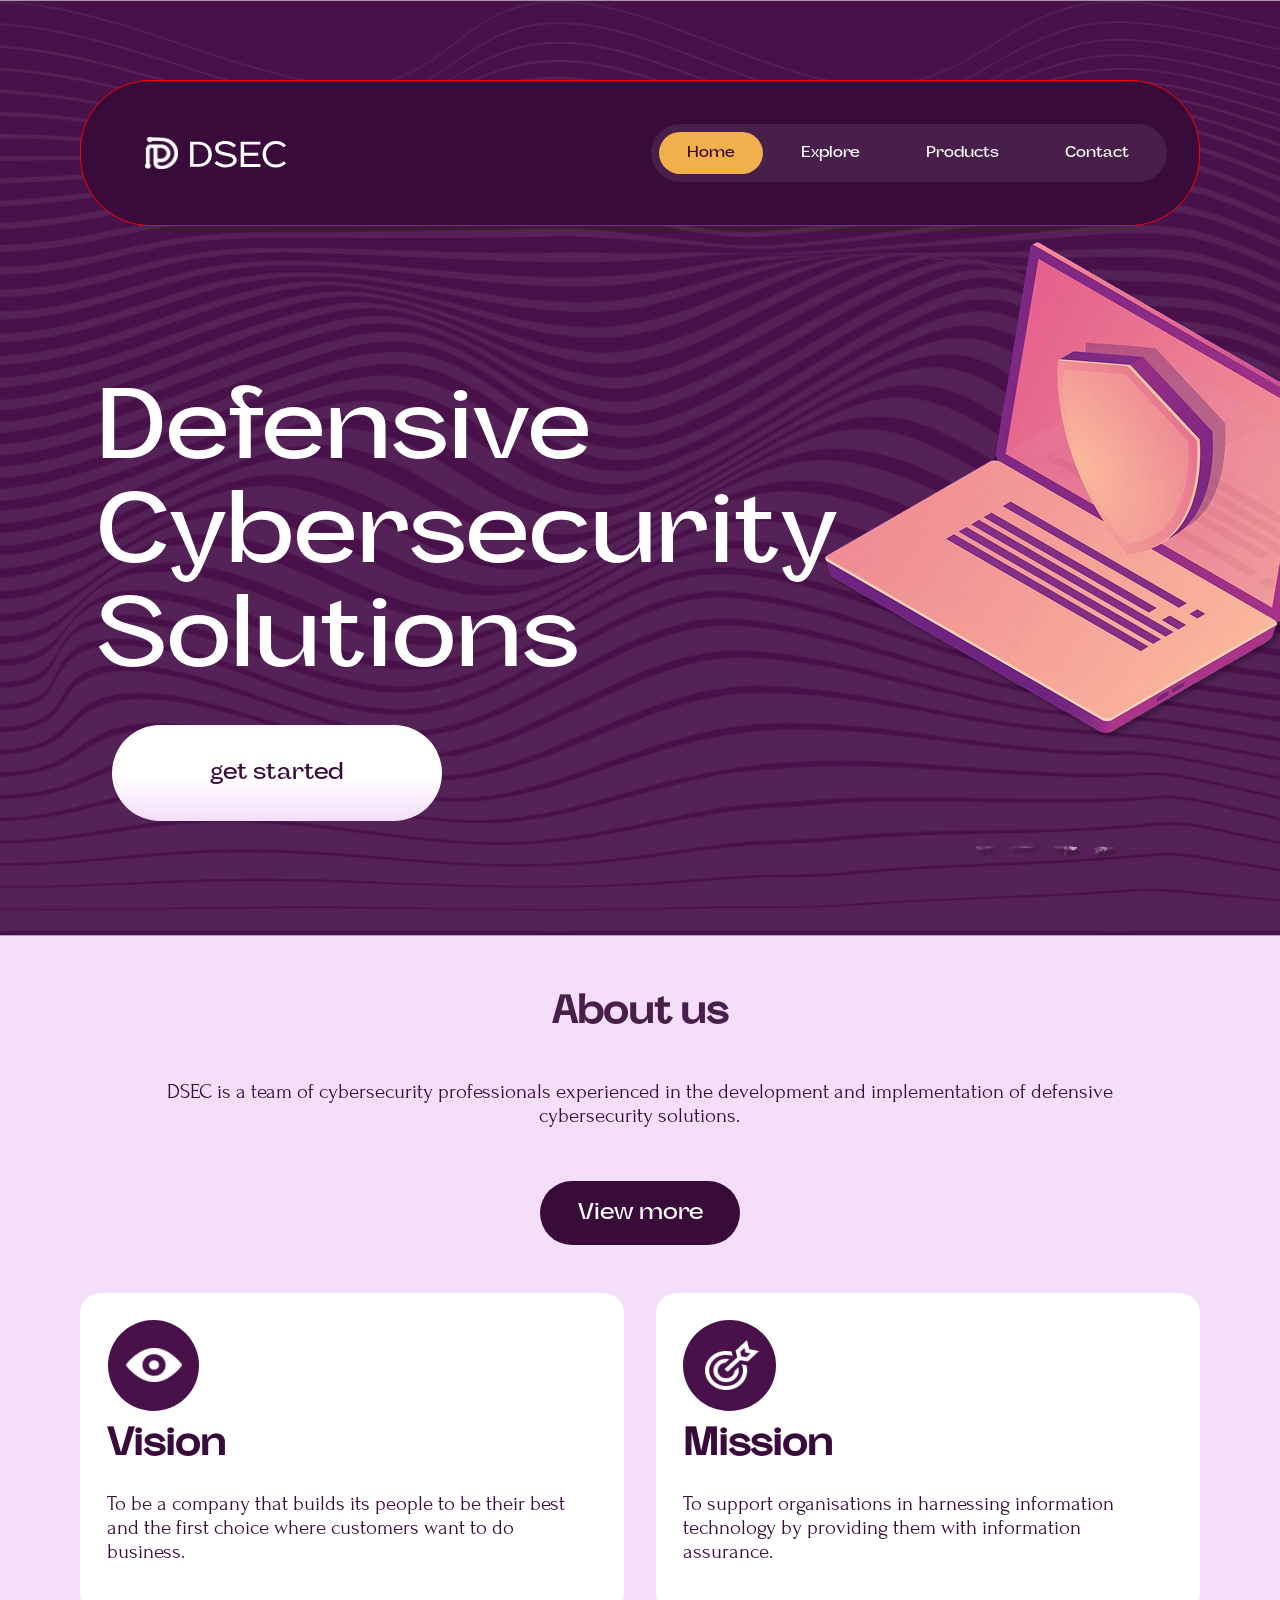
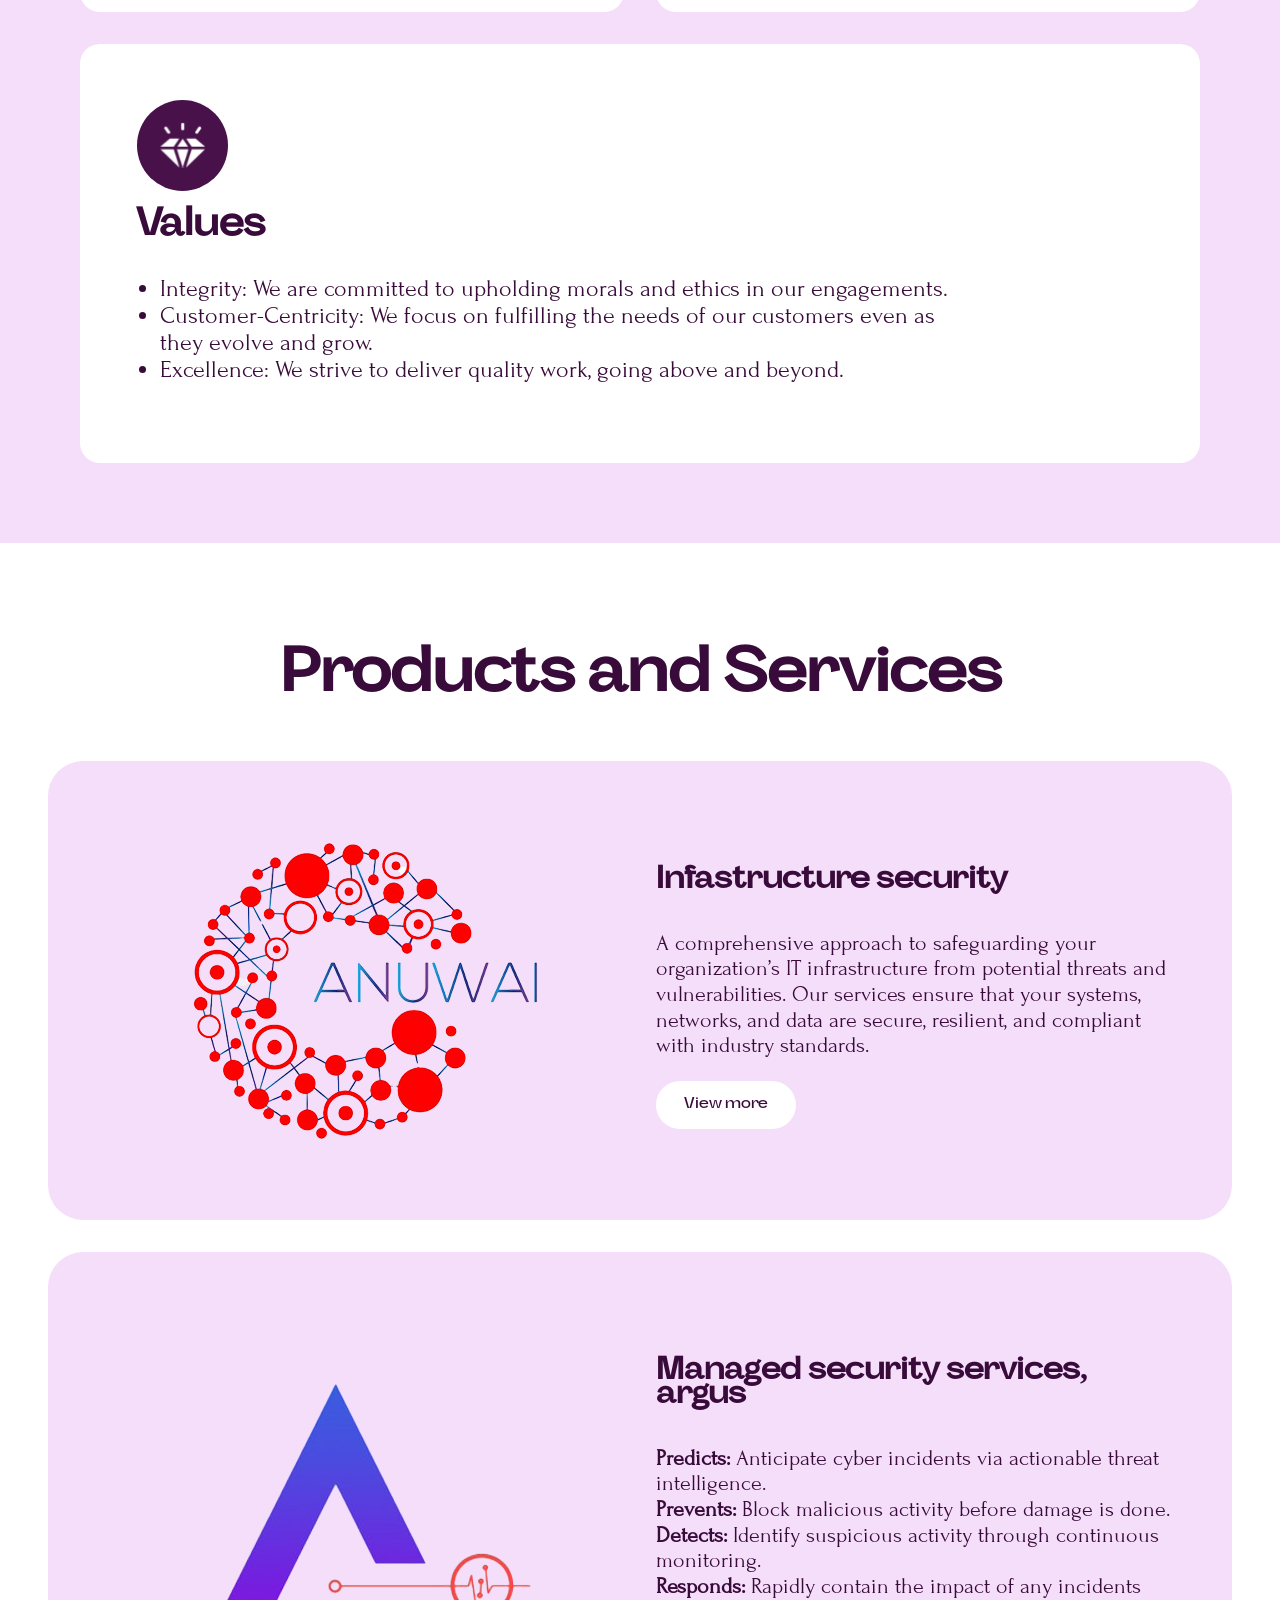
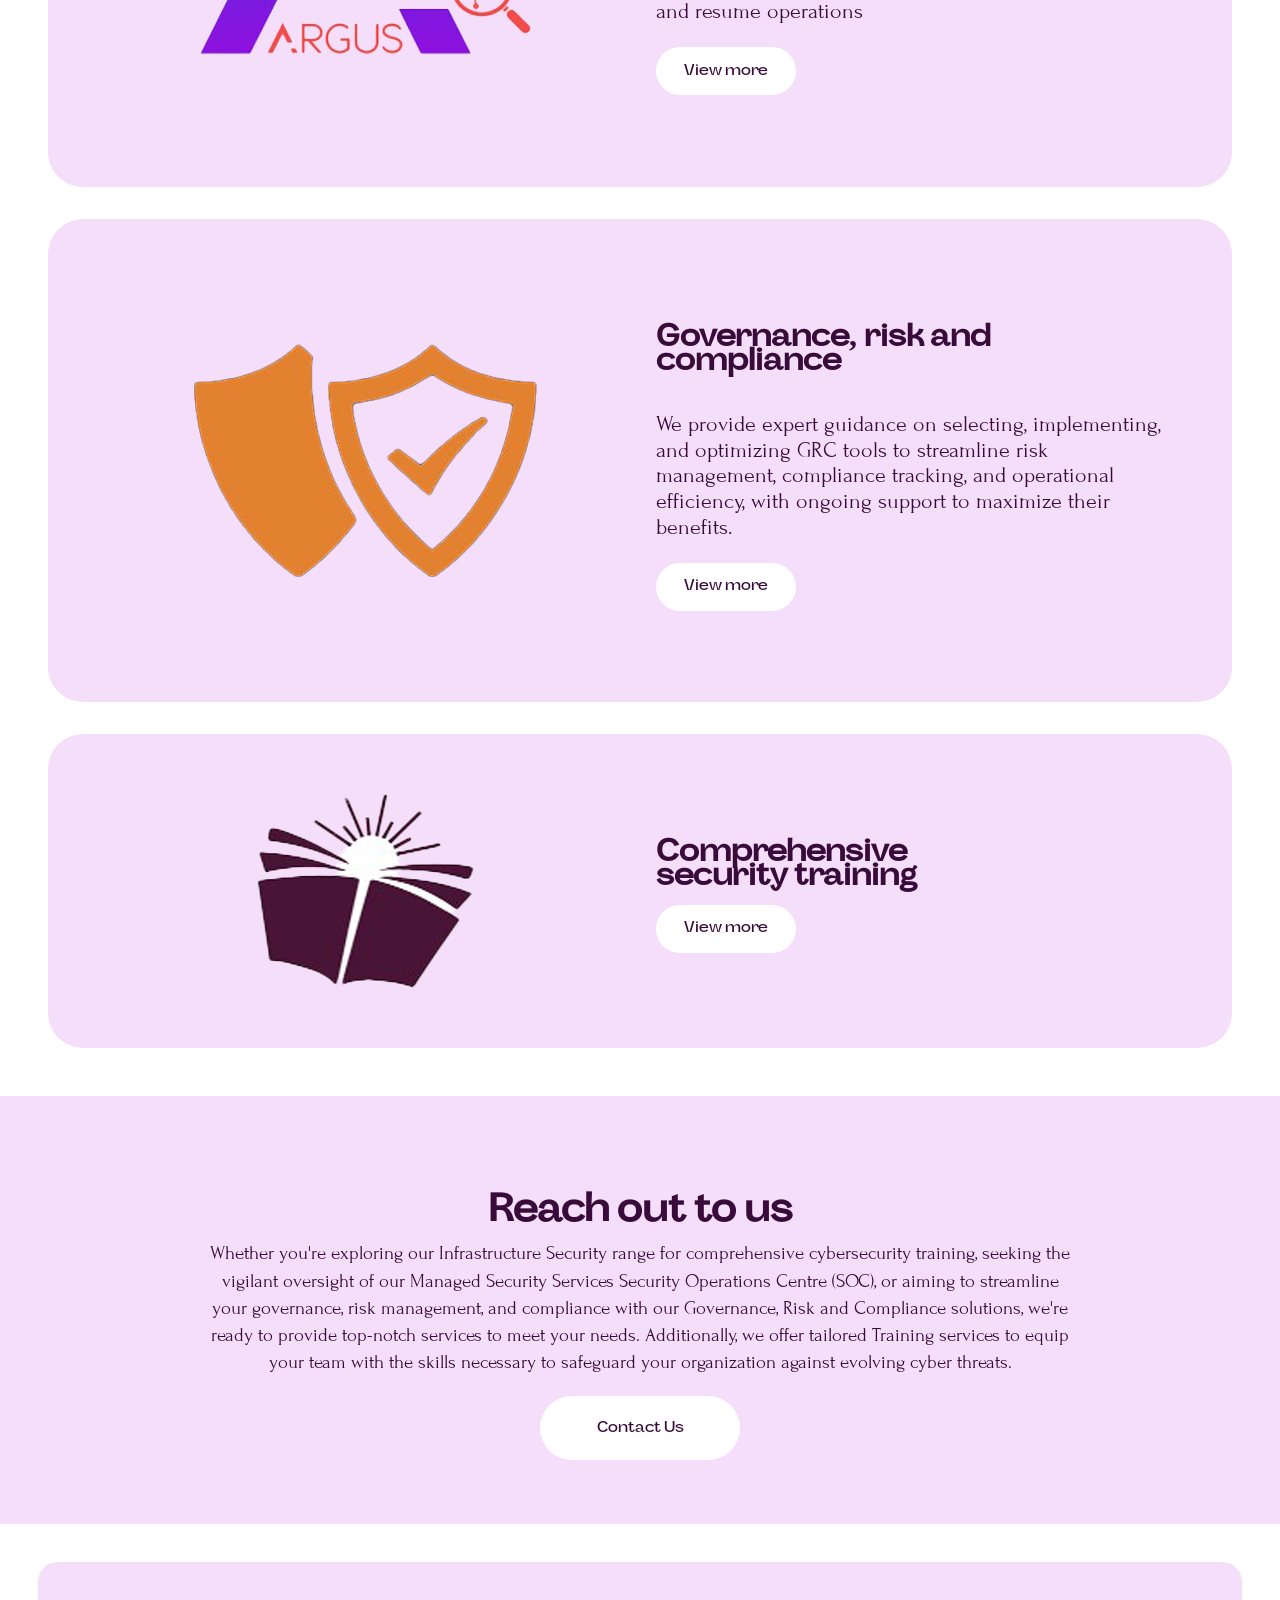
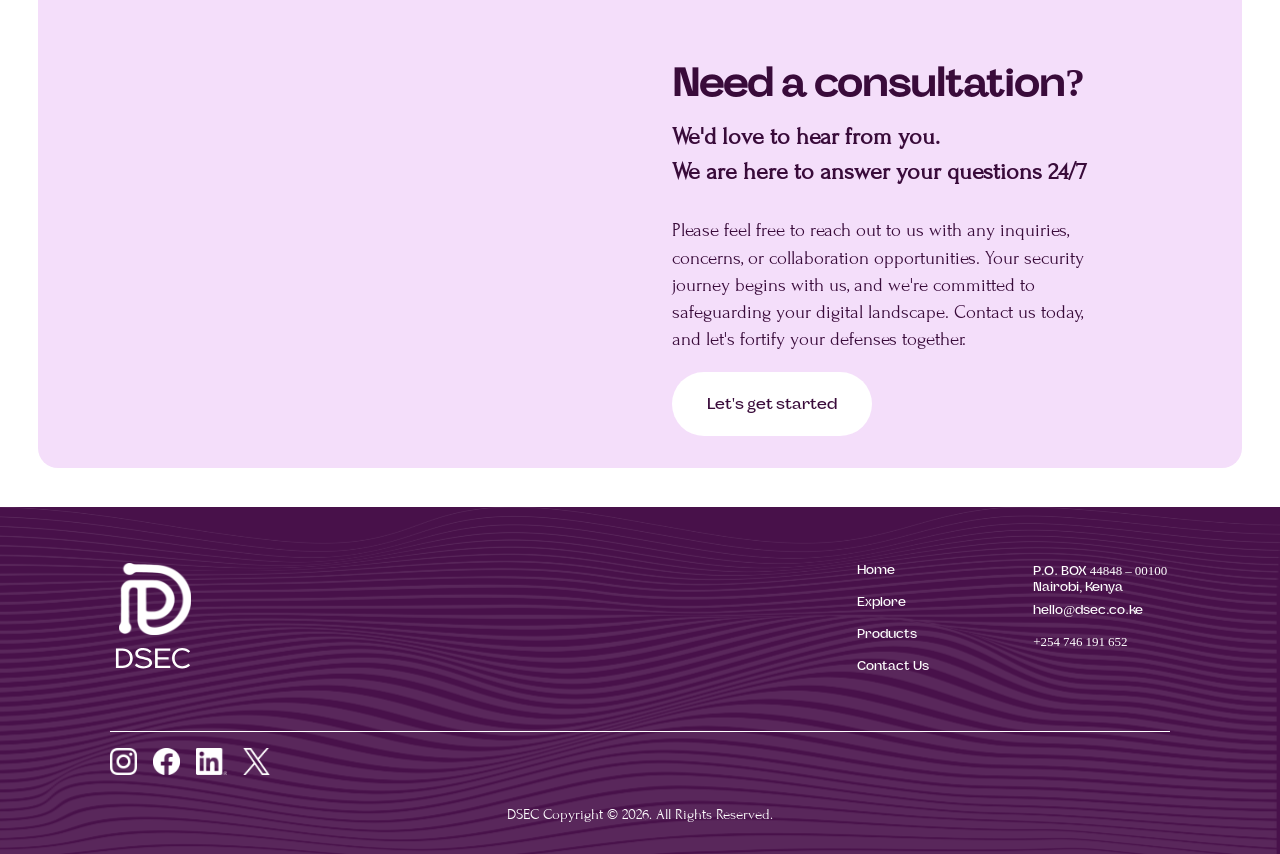
==== commit e3f5d545: "Navbar: Modified responsiveness of navbar." ====
--- a/index.html
+++ b/index.html
@@ -11,23 +11,25 @@
     <section class="hero" id="home">
       <nav>
         <ul class="sidebar">
-       
-         <li class="closebutton" onclick= hideSidebar()><a href="#"><img src="assets/img/cross.png" alt="" ></a></li>
-          <li><a href="#home" class="active" target="_blank">Home</a></li>
+          <a href="#" class="closebutton" onclick= hideSidebar()><img src="assets/img/cross.png" alt="" ></a>
+          <li><a href="home" class="sidebar-active" target="_blank">Home</a></li>
           <li><a href="vision-mission-values" target="_blank">Explore</a></li>
           <li><a href=".Products-and-services" target="_blank">Products</a></li>
           <li><a href="footer" target="_blank">Contact</a></li>
         </ul>
 
-       <a href="#home" class="hideonmobile"><img class="logo" src="assets/img/nav-logo.svg"/></a> 
-        <ul >
+       <img class="logo" src="assets/img/nav-logo.svg"/>
+        <ul>
           <li class="hidesidebar"><a href="#home" class="active" target="_blank">Home</a></li>
           <li class="hidesidebar"><a href="vision-mission-values" target="_blank">Explore</a></li>
           <li class="hidesidebar"><a href=".Products-and-services"target="_blank">Products</a></li>
           <li class="hidesidebar"><a href="footer" target="_blank">Contact</a></li>
-          <li class="menubutton" onclick= showSidebar()><a href="#"><img src="assets/img/burger-menu.png" alt=""></a></li>
         </ul>
+         <a href="#" class="menubutton" onclick= showSidebar()><img src="assets/img/burger-menu.png" alt=""></a>
       </nav>
+
+      
+
       <div class="descr">
         <div class="text">
           <p>Defensive Cybersecurity Solutions</p>
@@ -265,5 +267,20 @@
         sidebar.style.display = 'none'
       }
     </script>
+    <!-- <script>
+      {
+        const nav = document.querySelector('.nav');
+        let lastscrollY = window.scrollY;
+
+        window.addEventListener("scroll" ,  () => {
+          if(lastscrollY < window.scrollY) {
+           nav.classList.add("nav--hidden");
+          } else {
+            nav.classList.remove("nav--hidden");
+          } 
+          lastscrollY = window.scrollY; 
+        });
+      }
+    </script> -->
   </body>
 </html>
--- a/styles.css
+++ b/styles.css
@@ -19,6 +19,7 @@
   padding: 0;
   font-family: "Baguede";
   height: 100vh;
+  overflow: hidden;
 }
 
 h2 {
@@ -127,14 +128,16 @@
   cursor: pointer;
   color: #390b3a;
   border-radius: 30px;
+  width: 50%;
 }
 .active {
   background-color: #f1b04c;
   color: #390b3a;
   border-radius: 30px;
-}
-.sidebar {
-  position: fixed;
+
+}
+.sidebar{
+  position:absolute;
   top: 0;
   right: 0;
   height: 92%;
@@ -146,29 +149,55 @@
   flex-direction: column;
   align-items: flex-start;
   justify-content: flex-start;
-}
-.sidebar li {
+  border: 1px red solid;
+  padding: 3rem 0 0 5rem;
+  border-radius: 0;
+}
+.sidebar li{
   width: 100%;
 }
-.sidebar a {
+.sidebar a{
   width: 100%;
 }
-.menubutton {
+.menubutton{
   display: none;
-}
-@media (max-width: 992px) {
-  .hidesidebar {
+  
+}
+@media(max-width: 992px){
+  .hidesidebar{
     display: none;
     border-radius: 0;
   }
-  .menubutton {
+  .menubutton{
     display: block;
   }
-}
-@media (max-width: 480px) {
-  .sidebar {
-    width: 100%;
-    height: 112%;
+  .sidebar{
+    width: 100%;
+    height: 97%;
+    border-radius: 0;
+  }
+  .hr-navbar{
+    display: flex;
+  }
+ }
+
+@media(min-width: 992px){
+  .hr-navbar{
+    display: none;
+  }
+  .menubutton{
+    display: none;
+  }
+  /* .sidebar{
+    width: 100%;
+    height: 100%;
+    border-radius: 0;
+} */
+}
+@media(max-width: 480px){
+  .sidebar{
+    width: 100%;
+    height: 100%;
     border-radius: 0;
   }
 }
@@ -180,11 +209,6 @@
   justify-content: space-between;
   padding-right: 5rem;
   margin-top: 1rem;
-
-  @media (max-width: 767px) {
-    flex-direction: column;
-    gap: 1.5rem;
-  }
 }
 
 .descr .text {
@@ -194,12 +218,8 @@
   width: 70%;
   text-align: left;
   margin-left: 1rem;
-
-  @media (max-width: 767px) {
-    justify-content: center;
-    width: 100%;
-  }
-}
+}
+
 
 .descr-img {
   width: 495px;
@@ -273,6 +293,10 @@
   border-radius: 20px;
   padding: 5%;
   align-items: start;
+
+  @media (max-width: 767px) {
+    /* border: 1px solid red; */
+  }
 }
 .card p {
   text-align: left;
@@ -331,6 +355,7 @@
 @media (max-width: 768px) {
   .cards {
     grid-template-columns: 1fr;
+    
   }
   .content,
   h3 {
@@ -430,8 +455,9 @@
     width: 80%;
     font-size: 2rem;
   }
-
+  
   @media (max-width: 480px) {
+    
     width: 100%;
     font-size: 1.5rem;
   }
@@ -479,31 +505,32 @@
 
 .consultation {
   display: grid;
-  gap: 5%;
+  gap: 4rem;
   grid-template-columns: 2fr 2fr;
   grid-template-rows: 1fr;
-  align-items: center;
+  border-radius: 35px;
+  align-items: center;
+  margin: auto;
   background-color: #f4defa;
   border-radius: 20px;
   margin: 3%;
   padding: 2rem;
-
+  
   @media (max-width: 768px) {
-    gap: -0%;
-    grid-template-columns: 1fr;
-  }
-}
-.consultation-img img {
-  width: 100%;
+  
+    
+  }
+  
 }
 
 .consultation-content {
   display: flex;
   flex-direction: column;
   justify-content: center;
+  justify-content: space-evenly;
   align-items: baseline;
   color: #390b3a;
-  width: 100%;
+  padding-top: 2rem;
 }
 
 .consultation-content h3 {
@@ -521,6 +548,12 @@
   width: 80%;
 }
 
+.consultation-img {
+  margin-left: 1.5rem;
+  padding-top: 1.5rem;
+  padding-bottom: 1rem;
+}
+
 .consultation-btn {
   display: flex;
   justify-content: center;
@@ -547,6 +580,28 @@
     width: 85%;
     font-size: 1.1rem;
   }
+  .consultation {
+    grid-template-columns: 1fr;
+    text-align: center;
+    margin: 3rem;
+  }
+  /* .contacts .consultation-content,
+  h3,
+  h2 {
+    display: flex;
+    flex-direction: column;
+    justify-items: center;
+    align-content: center;
+    flex-wrap: wrap;
+    text-align: center;
+    width: 100%;
+    line-height: 3rem;
+  } */
+  .consultation-img {
+    display: flex;
+    flex-direction: column;
+    align-self: center;
+  }
 }
 
 @media (max-width: 768px) {
@@ -626,10 +681,6 @@
   align-self: flex-end;
   gap: 4rem;
   margin: 1rem 8%;
-
-  @media (max-width: 768px) {
-    margin:1%;
-  }
 }
 .links ul li,
 .address ul li {
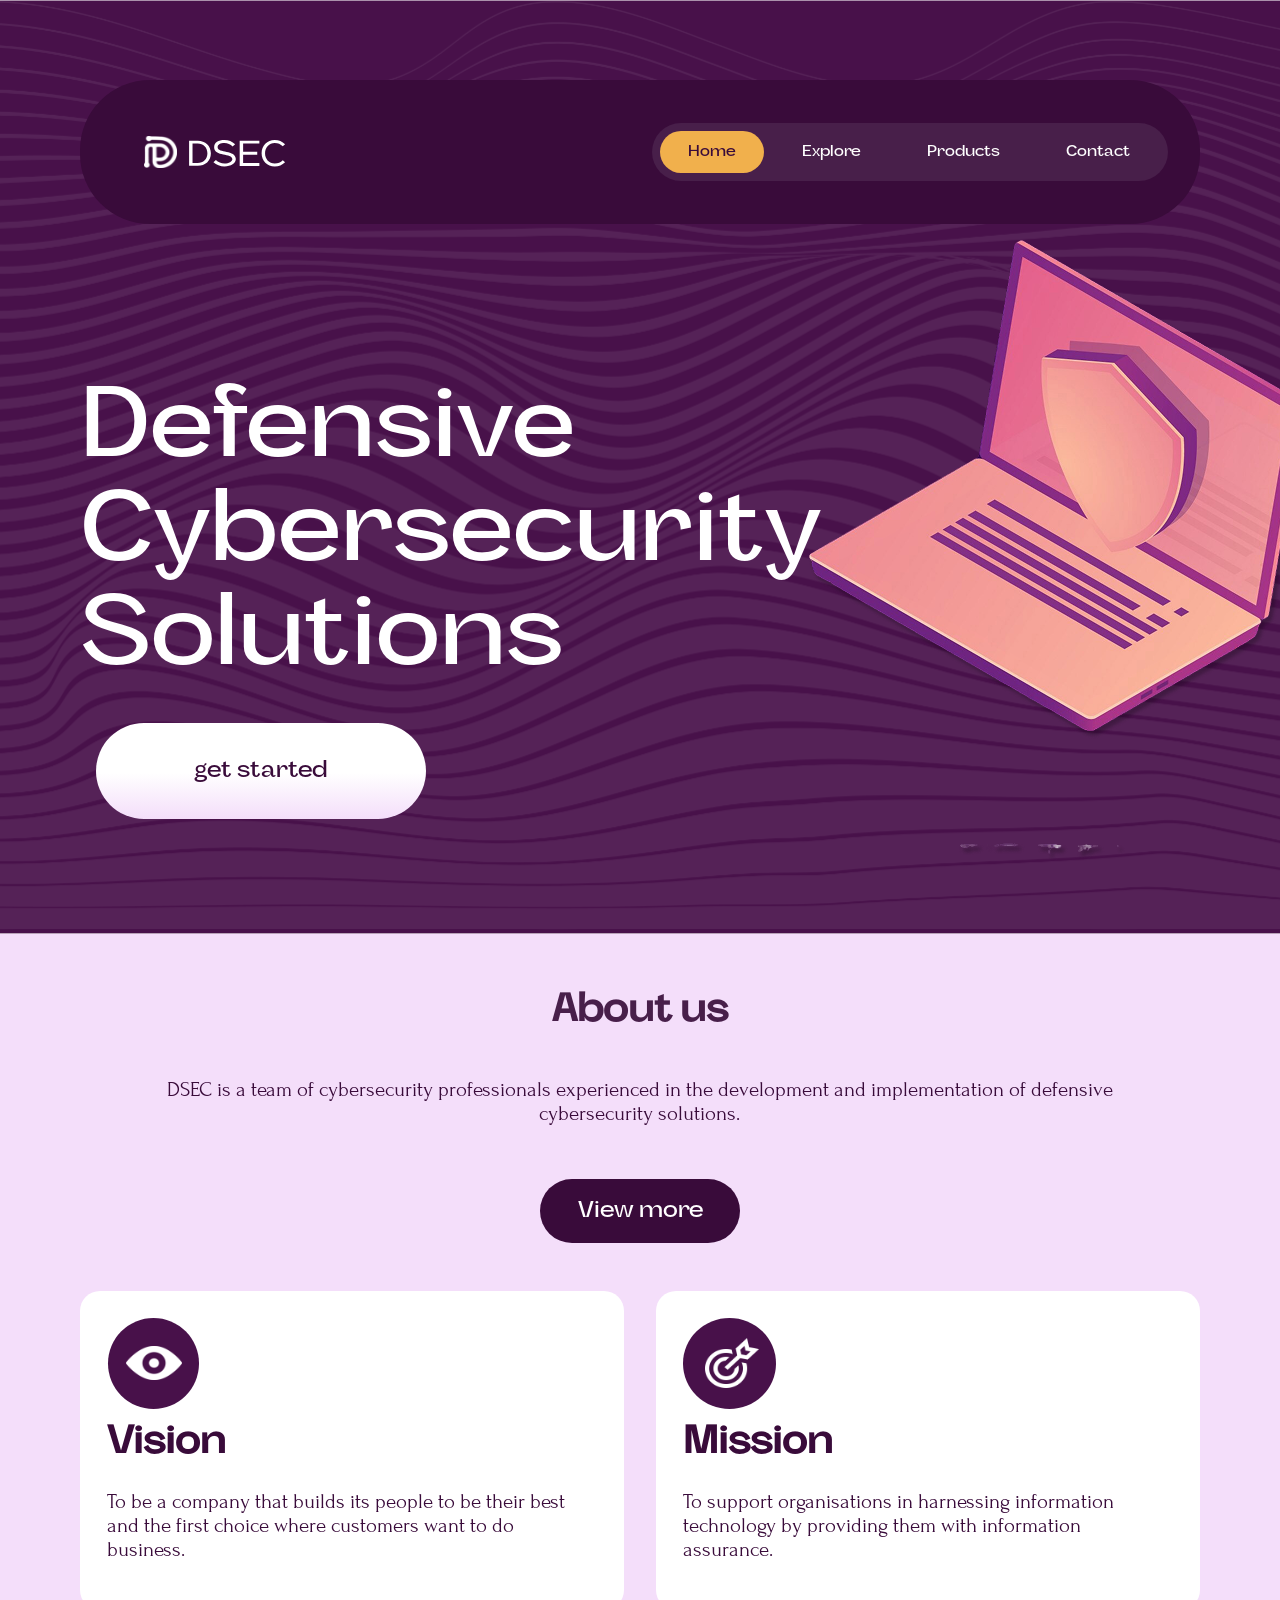
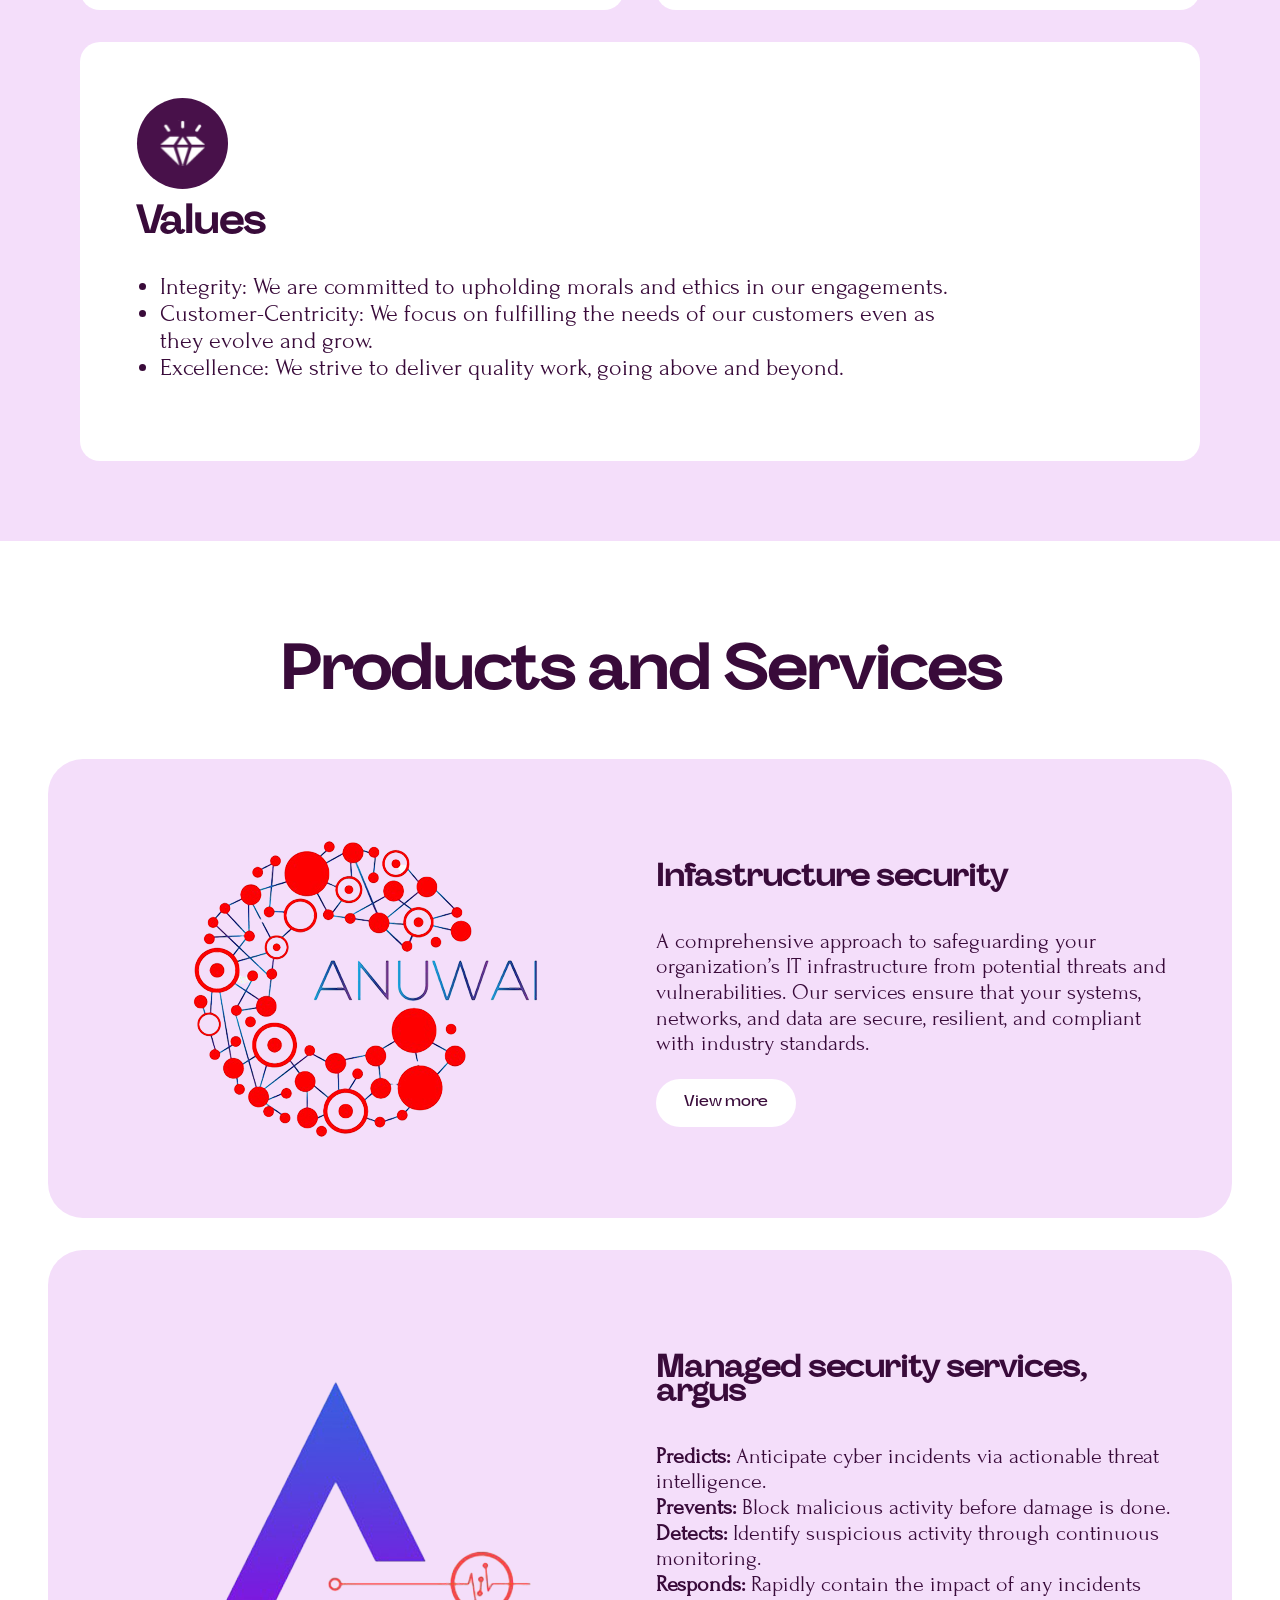
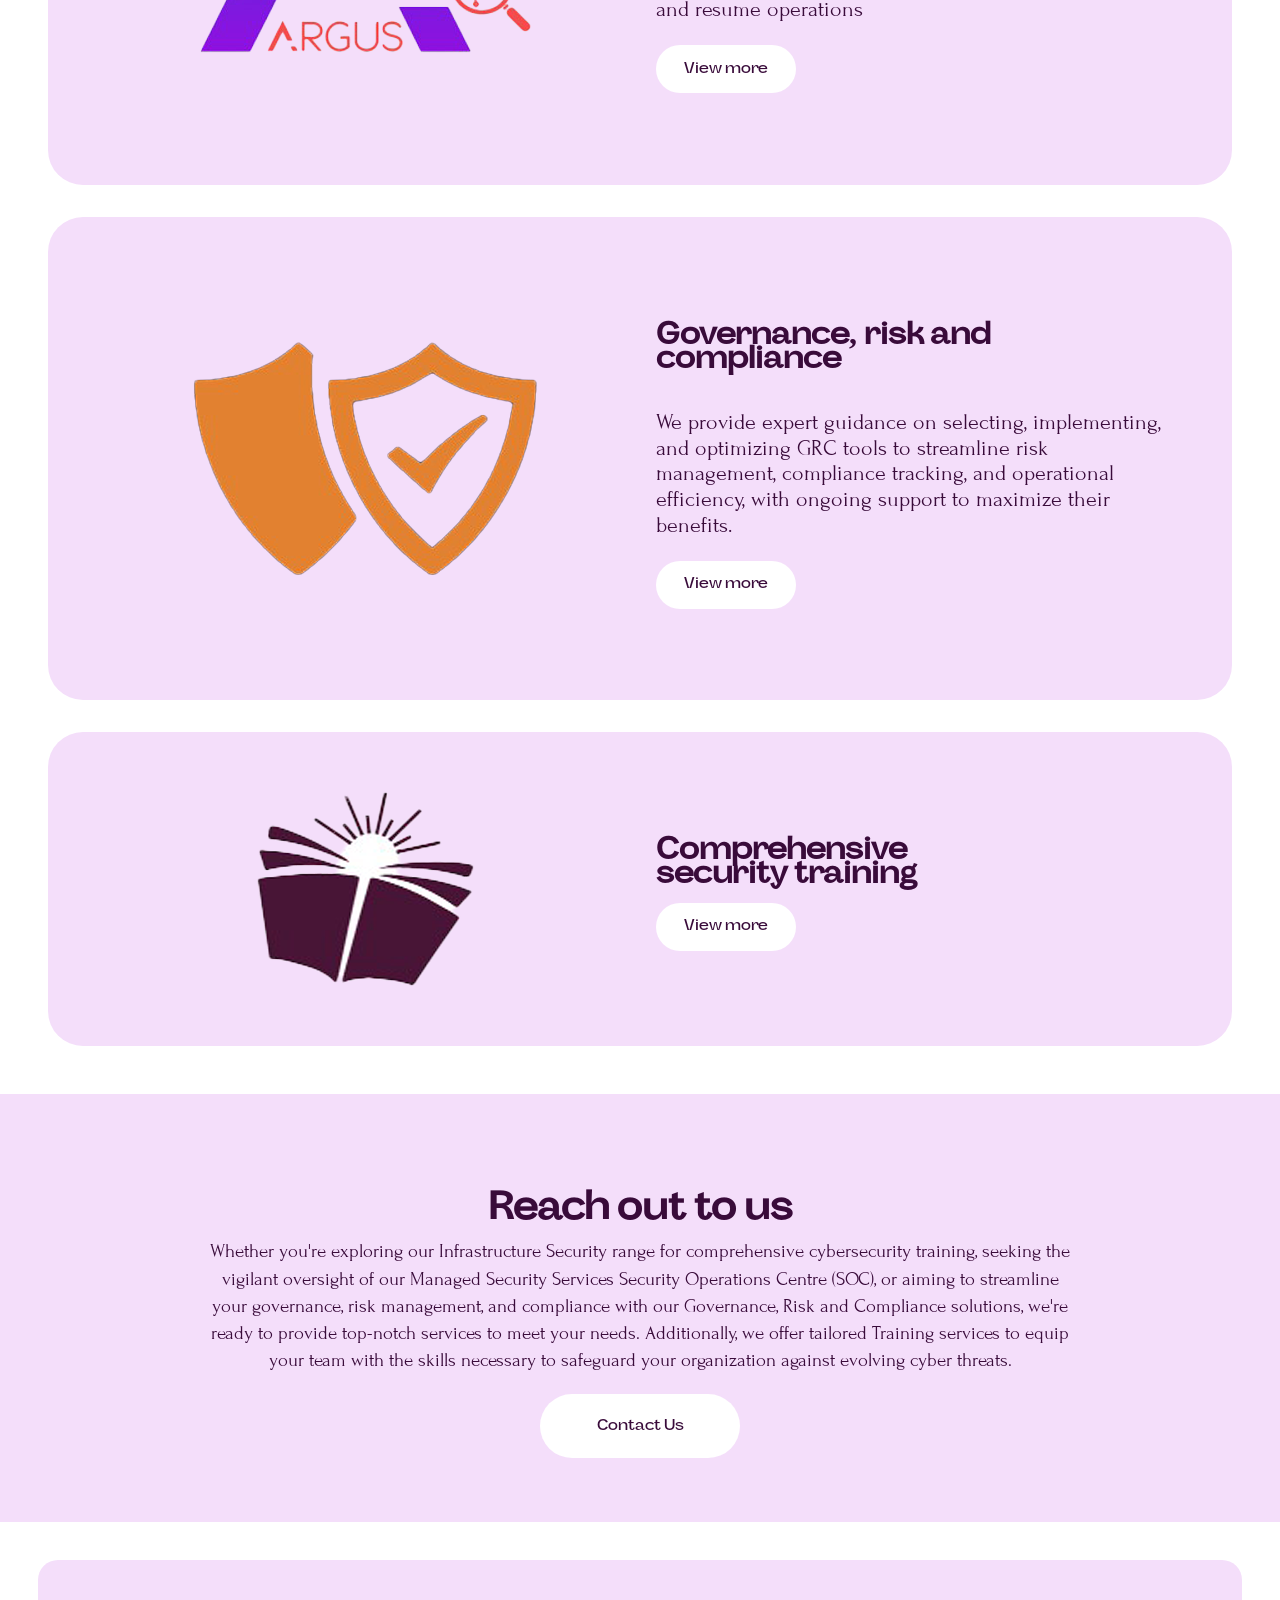
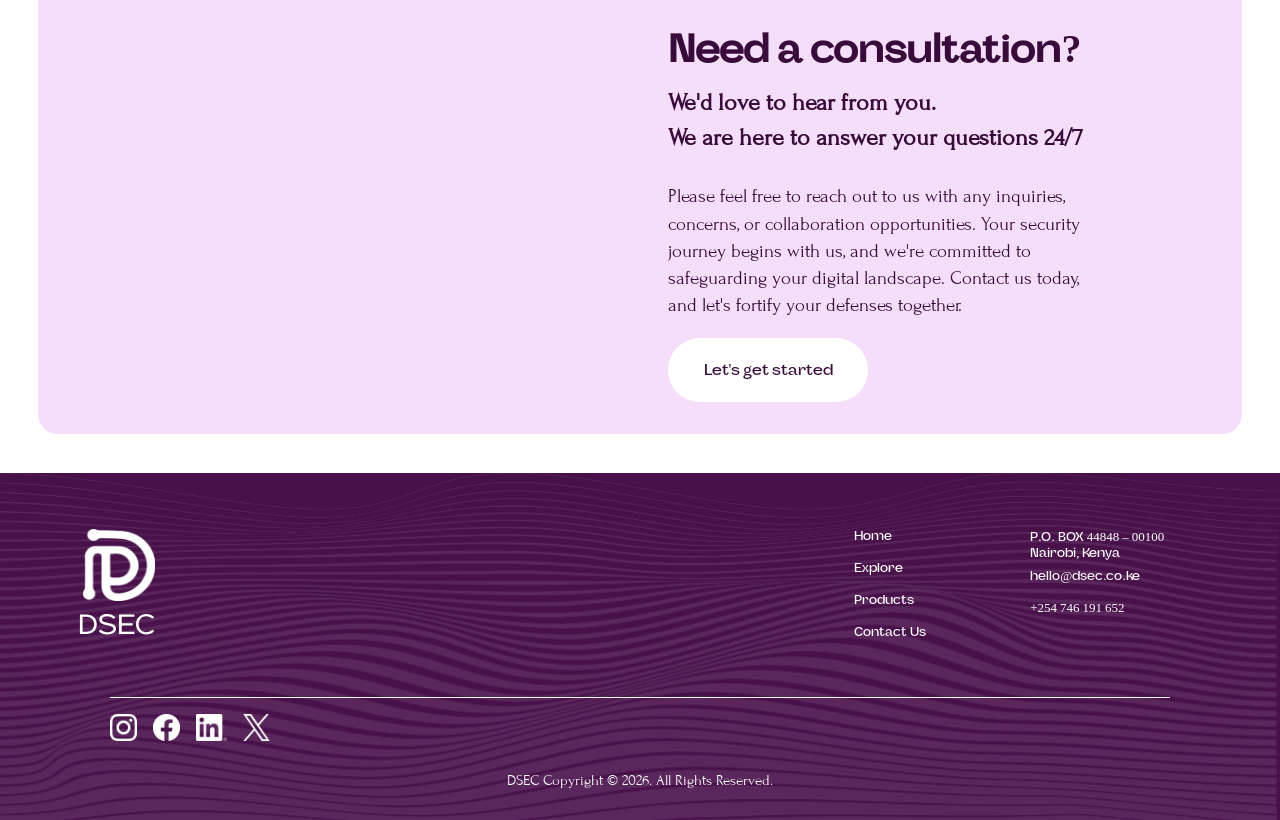
==== commit b0c38956: "Hero: Made heropage responsive" ====
--- a/index.html
+++ b/index.html
@@ -11,37 +11,49 @@
     <section class="hero" id="home">
       <nav>
         <ul class="sidebar">
-          <a href="#" class="closebutton" onclick= hideSidebar()><img src="assets/img/cross.png" alt="" ></a>
-          <li><a href="home" class="sidebar-active" target="_blank">Home</a></li>
-          <li><a href="vision-mission-values" target="_blank">Explore</a></li>
-          <li><a href=".Products-and-services" target="_blank">Products</a></li>
-          <li><a href="footer" target="_blank">Contact</a></li>
+          <a href="#" class="closebutton" onclick="hideSidebar()"
+            ><img src="assets/img/cross.png" alt=""
+          /></a>
+          <li>
+            <a href="#home" class="sidebar-active" >Home</a>
+          </li>
+          <li><a href="#about">Explore</a></li>
+          <li><a href="#Products-and-services">Products</a></li>
+          <li><a href="#footer">Contact</a></li>
         </ul>
 
-       <img class="logo" src="assets/img/nav-logo.svg"/>
+        <img class="logo" src="assets/img/nav-logo.svg" />
         <ul>
-          <li class="hidesidebar"><a href="#home" class="active" target="_blank">Home</a></li>
-          <li class="hidesidebar"><a href="vision-mission-values" target="_blank">Explore</a></li>
-          <li class="hidesidebar"><a href=".Products-and-services"target="_blank">Products</a></li>
-          <li class="hidesidebar"><a href="footer" target="_blank">Contact</a></li>
+          <li class="hidesidebar">
+            <a href="#home" class="active" >Home</a>
+          </li>
+          <li class="hidesidebar">
+            <a href="#about">Explore</a>
+          </li>
+          <li class="hidesidebar">
+            <a href="#Products-and-services">Products</a>
+          </li>
+          <li class="hidesidebar">
+            <a href="#footer">Contact</a>
+          </li>
         </ul>
-         <a href="#" class="menubutton" onclick= showSidebar()><img src="assets/img/burger-menu.png" alt=""></a>
+       <a href="#" class="menubutton" onclick="showSidebar()"
+          ><img src="assets/img/burger-menu.png" alt=""
+        /></a>
       </nav>
-
-      
-
       <div class="descr">
         <div class="text">
           <p>Defensive Cybersecurity Solutions</p>
           <button class="dsec-btn started">get started</button>
         </div>
+        
         <div class="descr-img">
           <img src="assets/img/home_laptop.png" alt="Laptop Image" />
         </div>
       </div>
     </section>
-    <section class="about-us">
-      <div class="about" id="about">
+    <section class="about-us" id="#about">
+      <div class="about">
         <h2>About us</h2>
         <p>
           DSEC is a team of cybersecurity professionals experienced in the
@@ -91,7 +103,7 @@
         </div>
       </div>
     </section>
-    <section class="Products-and-services" id="products-and-services">
+    <section class="Products-and-services" id="#products-and-services">
       <h2>Products and Services</h2>
       <div class="products-cards">
         <div class="cards">
@@ -258,29 +270,14 @@
       </div>
     </footer>
     <script>
-      function showSidebar(){
-        const sidebar = document.querySelector('.sidebar')
-        sidebar.style.display = 'flex'
+      function showSidebar() {
+        const sidebar = document.querySelector(".sidebar");
+        sidebar.style.display = "flex";
       }
-      function hideSidebar(){
-         const sidebar = document.querySelector('.sidebar')
-        sidebar.style.display = 'none'
+      function hideSidebar() {
+        const sidebar = document.querySelector(".sidebar");
+        sidebar.style.display = "none";
       }
     </script>
-    <!-- <script>
-      {
-        const nav = document.querySelector('.nav');
-        let lastscrollY = window.scrollY;
-
-        window.addEventListener("scroll" ,  () => {
-          if(lastscrollY < window.scrollY) {
-           nav.classList.add("nav--hidden");
-          } else {
-            nav.classList.remove("nav--hidden");
-          } 
-          lastscrollY = window.scrollY; 
-        });
-      }
-    </script> -->
   </body>
 </html>
--- a/styles.css
+++ b/styles.css
@@ -19,7 +19,6 @@
   padding: 0;
   font-family: "Baguede";
   height: 100vh;
-  overflow: hidden;
 }
 
 h2 {
@@ -88,7 +87,6 @@
   justify-content: space-between;
   border-radius: 70px;
   padding: 2rem;
-  border: 1px solid red;
 }
 
 nav img {
@@ -136,12 +134,12 @@
   border-radius: 30px;
 
 }
-.sidebar{
-  position:absolute;
+.sidebar {
+  position: absolute;
   top: 0;
   right: 0;
   height: 92%;
-  width: 15.9rem;
+  width: 89%;
   z-index: 999;
   background-color: #390b3a80;
   backdrop-filter: blur(10px);
@@ -149,59 +147,45 @@
   flex-direction: column;
   align-items: flex-start;
   justify-content: flex-start;
-  border: 1px red solid;
   padding: 3rem 0 0 5rem;
   border-radius: 0;
 }
-.sidebar li{
+.sidebar li {
   width: 100%;
 }
-.sidebar a{
+.sidebar a {
   width: 100%;
 }
-.menubutton{
+.menubutton {
   display: none;
-  
-}
-@media(max-width: 992px){
-  .hidesidebar{
+}
+@media (max-width: 992px) {
+  .hidesidebar {
     display: none;
     border-radius: 0;
   }
-  .menubutton{
+  .menubutton {
     display: block;
   }
-  .sidebar{
-    width: 100%;
-    height: 97%;
-    border-radius: 0;
-  }
-  .hr-navbar{
-    display: flex;
-  }
- }
-
+}
 @media(min-width: 992px){
-  .hr-navbar{
-    display: none;
-  }
   .menubutton{
     display: none;
   }
-  /* .sidebar{
+  .sidebar {
     width: 100%;
     height: 100%;
     border-radius: 0;
-} */
-}
-@media(max-width: 480px){
-  .sidebar{
-    width: 100%;
-    height: 100%;
+  }
+
+}
+@media (max-width: 480px) {
+  .sidebar {
+    width: 100%;
+    height: 88%;
     border-radius: 0;
   }
 }
-
 .hero .descr {
   display: flex;
   flex-direction: row;
@@ -217,7 +201,8 @@
   line-height: 6.5rem;
   width: 70%;
   text-align: left;
-  margin-left: 1rem;
+  margin: 0;
+  padding: 0;
 }
 
 
@@ -225,16 +210,85 @@
   width: 495px;
   height: 614px;
 }
-
+@media (max-width: 992px) {
+  .hero {
+    padding: 3rem;
+  }
+
+  .descr {
+    flex-direction: column;
+    align-items: center;
+    text-align: center;
+  }
+
+  .descr .text{
+    font-size: 3.5rem;
+    line-height: 3rem;
+    width: 90%;
+    display: flex;
+    flex-direction: row;
+    align-self: end;
+    padding-bottom: 4rem;
+  }
+  .dsec-btn{
+    display: flex;
+    flex-direction: row;
+    align-self: end;
+    font-size: 1.2rem;
+    height: 3.5rem;
+    margin-bottom: -1rem;
+    margin-left:-30rem;
+   
+  }
+
+  .descr-img {
+
+    width: 80%;
+    height: auto;
+    flex-direction: row;
+    align-self:flex-start;
+    margin-left: -30rem;
+    padding-bottom: 8rem;
+    padding-right: 7.5rem;
+    z-index: 998;
+  }
+}
+
+@media (max-width: 480px) {
+  .hero {
+    padding: 2rem;
+  }
+
+  .descr .text {
+    font-size: 3rem;
+    line-height: 3.5rem;
+    width: 100%;
+
+  }
+  .dsec-btn{
+    display: flex;
+    flex-direction: row;
+    align-self: end;
+    font-size: 1rem;
+    height: 50%;
+    width: 100%;
+  }
+  .descr-img {
+    width:auto;
+    height:auto;
+  }
+}
 /* About Us section*/
 .about-us {
   background-color: #f4defa;
   padding: 2rem;
-
+}
   @media (max-width: 767px) {
+   .about-us{
     padding: 1rem;
-  }
-}
+   }
+  }
+
 .about {
   display: flex;
   flex-direction: column;
@@ -293,10 +347,6 @@
   border-radius: 20px;
   padding: 5%;
   align-items: start;
-
-  @media (max-width: 767px) {
-    /* border: 1px solid red; */
-  }
 }
 .card p {
   text-align: left;
@@ -355,7 +405,6 @@
 @media (max-width: 768px) {
   .cards {
     grid-template-columns: 1fr;
-    
   }
   .content,
   h3 {
@@ -391,9 +440,6 @@
   justify-content: center;
   align-items: center;
 
-  @media (max-width: 768px) {
-    margin: 5%;
-  }
 }
 .content {
   display: flex;
@@ -455,9 +501,8 @@
     width: 80%;
     font-size: 2rem;
   }
-  
+
   @media (max-width: 480px) {
-    
     width: 100%;
     font-size: 1.5rem;
   }
@@ -505,32 +550,31 @@
 
 .consultation {
   display: grid;
-  gap: 4rem;
+  gap: 5%;
   grid-template-columns: 2fr 2fr;
   grid-template-rows: 1fr;
-  border-radius: 35px;
-  align-items: center;
-  margin: auto;
+  align-items: center;
   background-color: #f4defa;
   border-radius: 20px;
   margin: 3%;
   padding: 2rem;
-  
+
   @media (max-width: 768px) {
-  
-    
-  }
-  
+    gap: -0%;
+    grid-template-columns: 1fr;
+  }
+}
+.consultation-img img {
+  width: 100%;
 }
 
 .consultation-content {
   display: flex;
   flex-direction: column;
   justify-content: center;
-  justify-content: space-evenly;
   align-items: baseline;
   color: #390b3a;
-  padding-top: 2rem;
+  width: 100%;
 }
 
 .consultation-content h3 {
@@ -548,12 +592,6 @@
   width: 80%;
 }
 
-.consultation-img {
-  margin-left: 1.5rem;
-  padding-top: 1.5rem;
-  padding-bottom: 1rem;
-}
-
 .consultation-btn {
   display: flex;
   justify-content: center;
@@ -580,28 +618,6 @@
     width: 85%;
     font-size: 1.1rem;
   }
-  .consultation {
-    grid-template-columns: 1fr;
-    text-align: center;
-    margin: 3rem;
-  }
-  /* .contacts .consultation-content,
-  h3,
-  h2 {
-    display: flex;
-    flex-direction: column;
-    justify-items: center;
-    align-content: center;
-    flex-wrap: wrap;
-    text-align: center;
-    width: 100%;
-    line-height: 3rem;
-  } */
-  .consultation-img {
-    display: flex;
-    flex-direction: column;
-    align-self: center;
-  }
 }
 
 @media (max-width: 768px) {
@@ -672,7 +688,7 @@
   display: flex;
   flex-direction: row;
   justify-content: space-between;
-  margin-left: 3%;
+  /* margin-left: 3%; */
 }
 .footer-links {
   display: flex;
@@ -681,6 +697,10 @@
   align-self: flex-end;
   gap: 4rem;
   margin: 1rem 8%;
+
+  @media (max-width: 768px) {
+    margin:1%;
+  }
 }
 .links ul li,
 .address ul li {
@@ -734,6 +754,10 @@
   background: white;
   width: 85%;
   align-self: center;
+  
+  @media (max-width: 768px) {
+    width: 100%;
+  }
 }
 .socialmedia {
   display: flex;
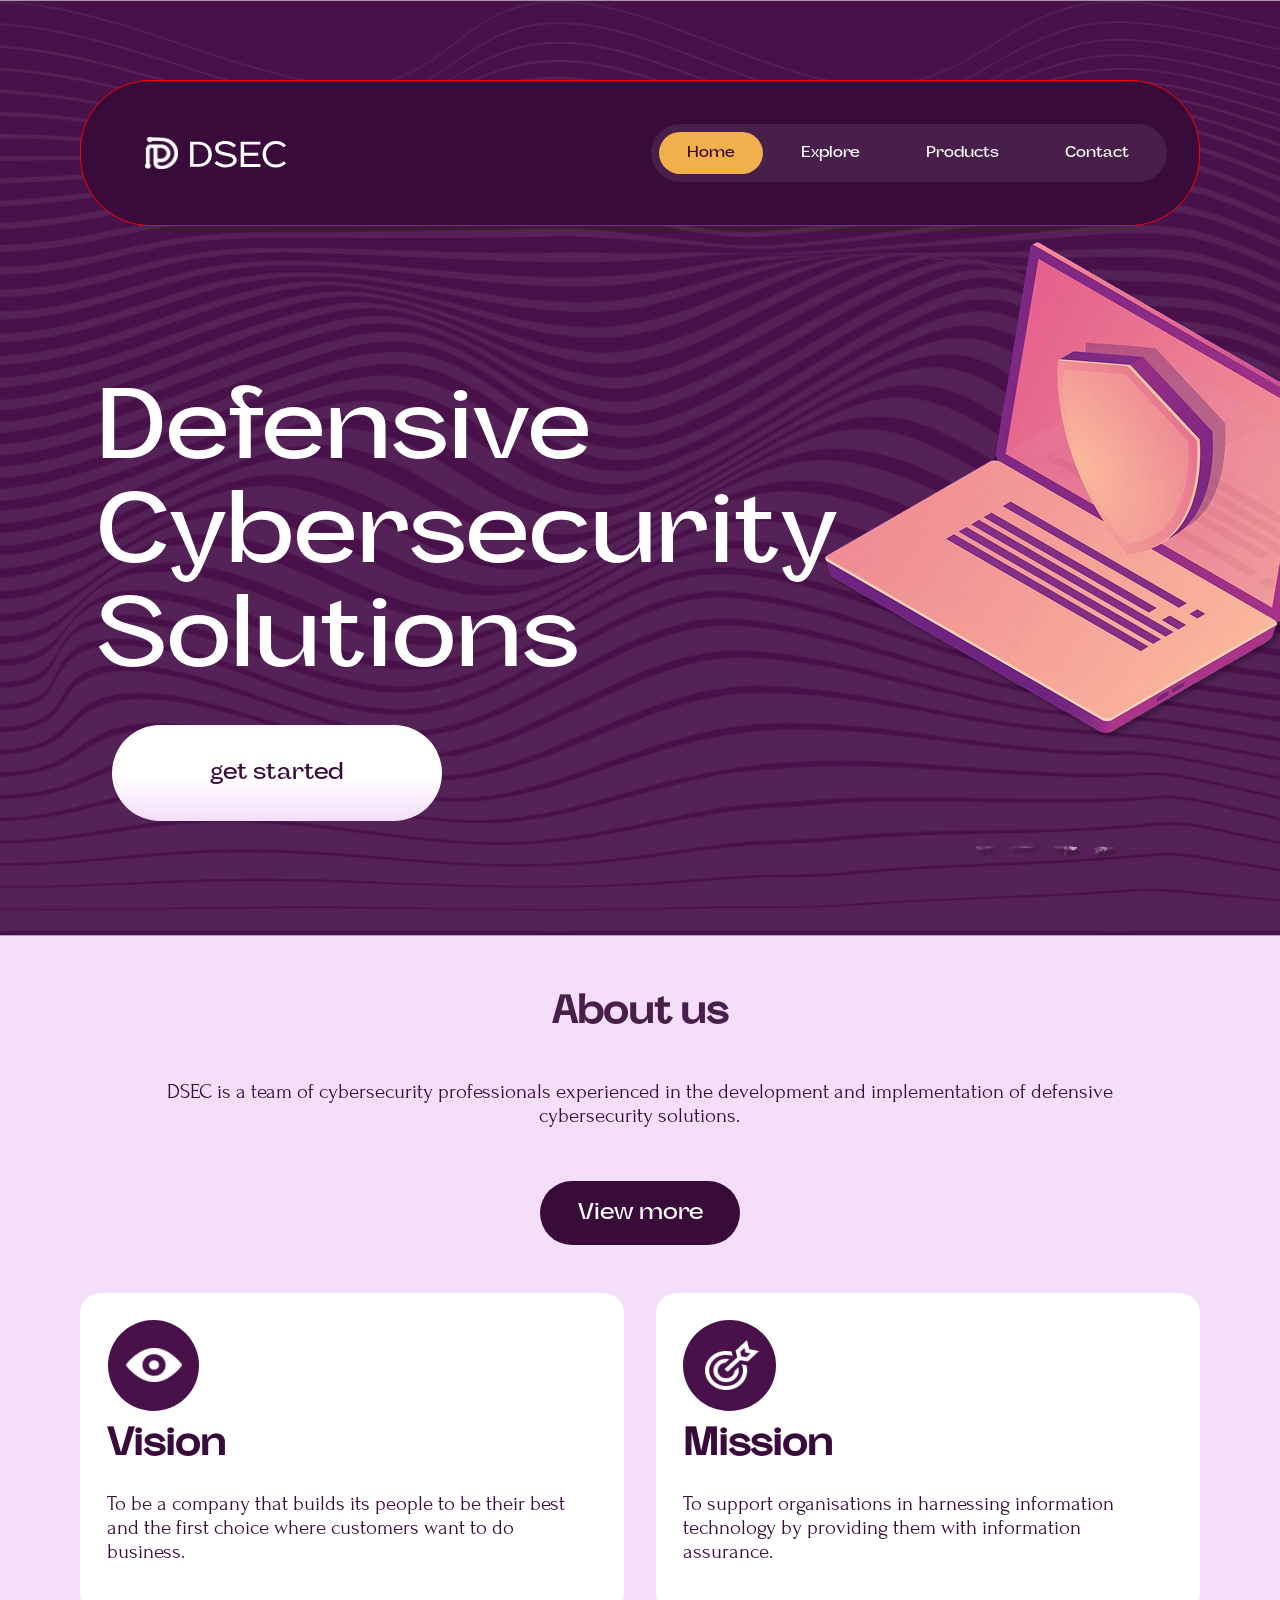
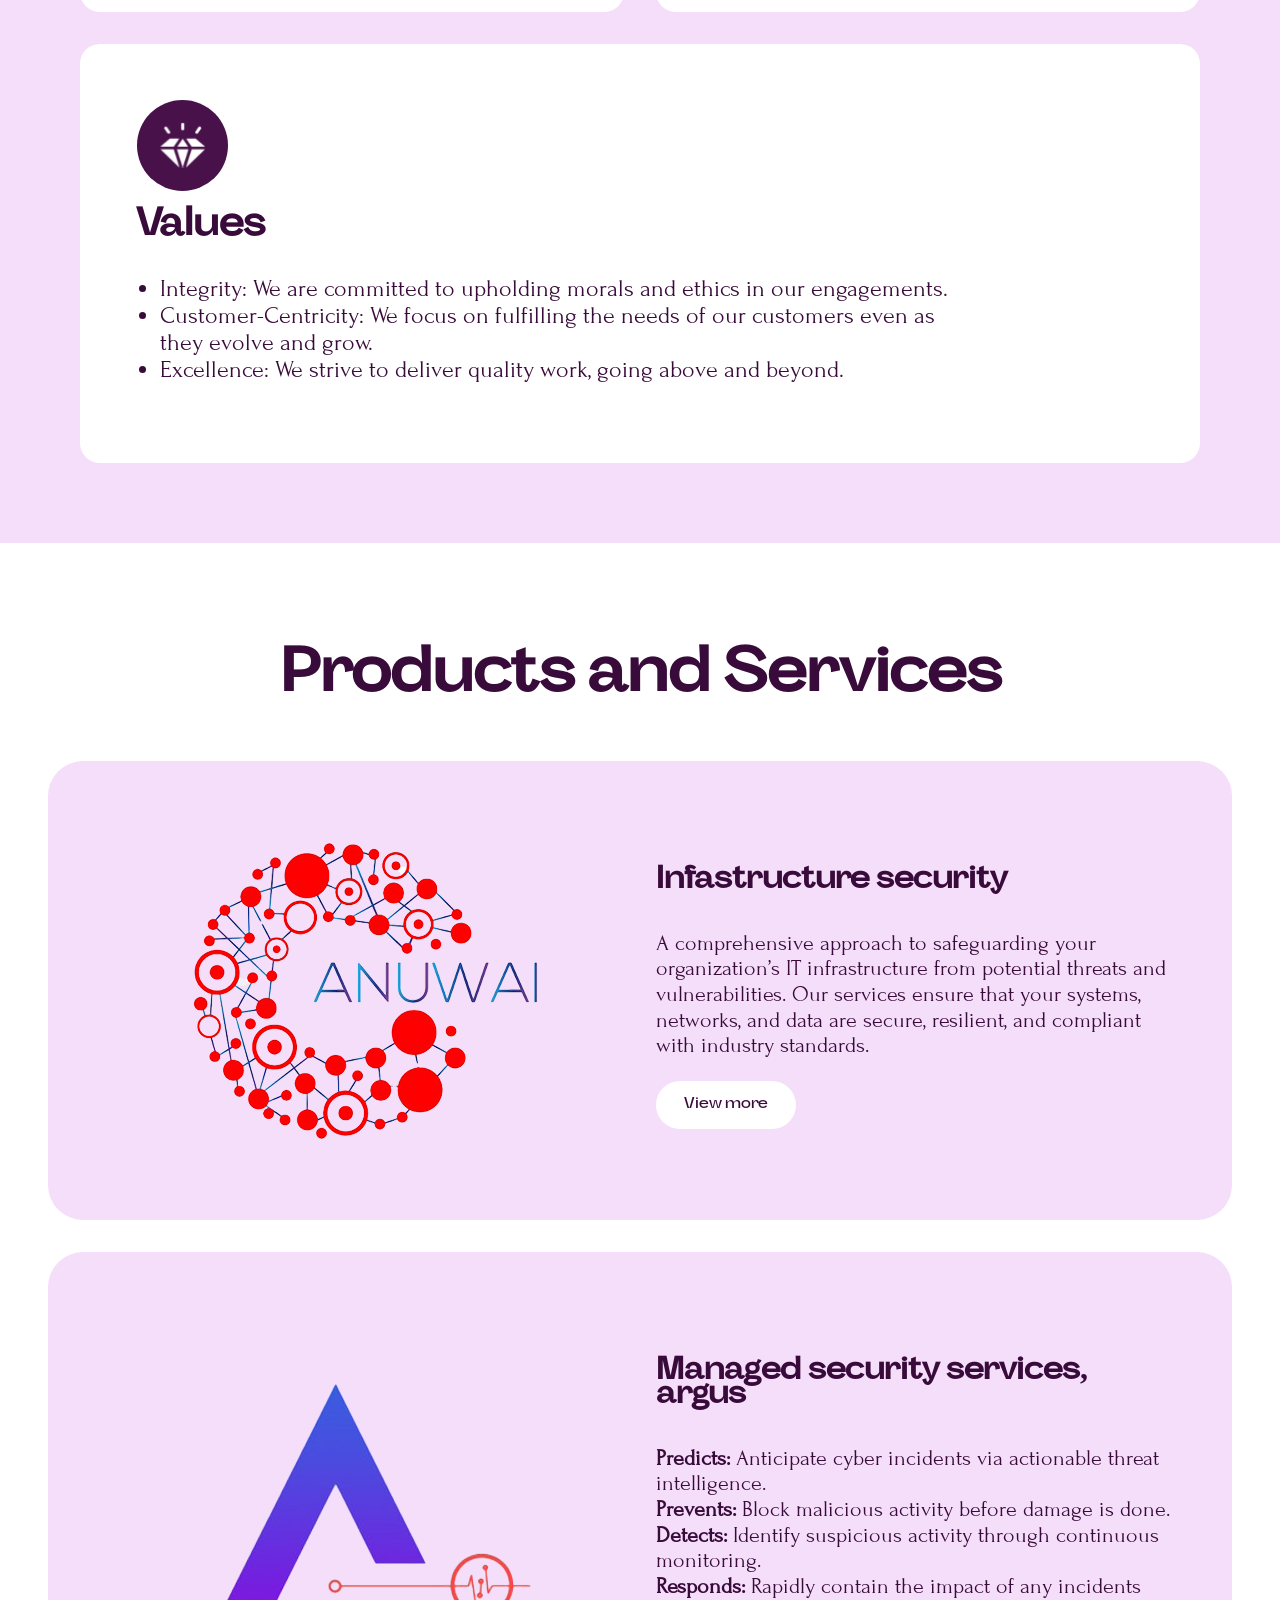
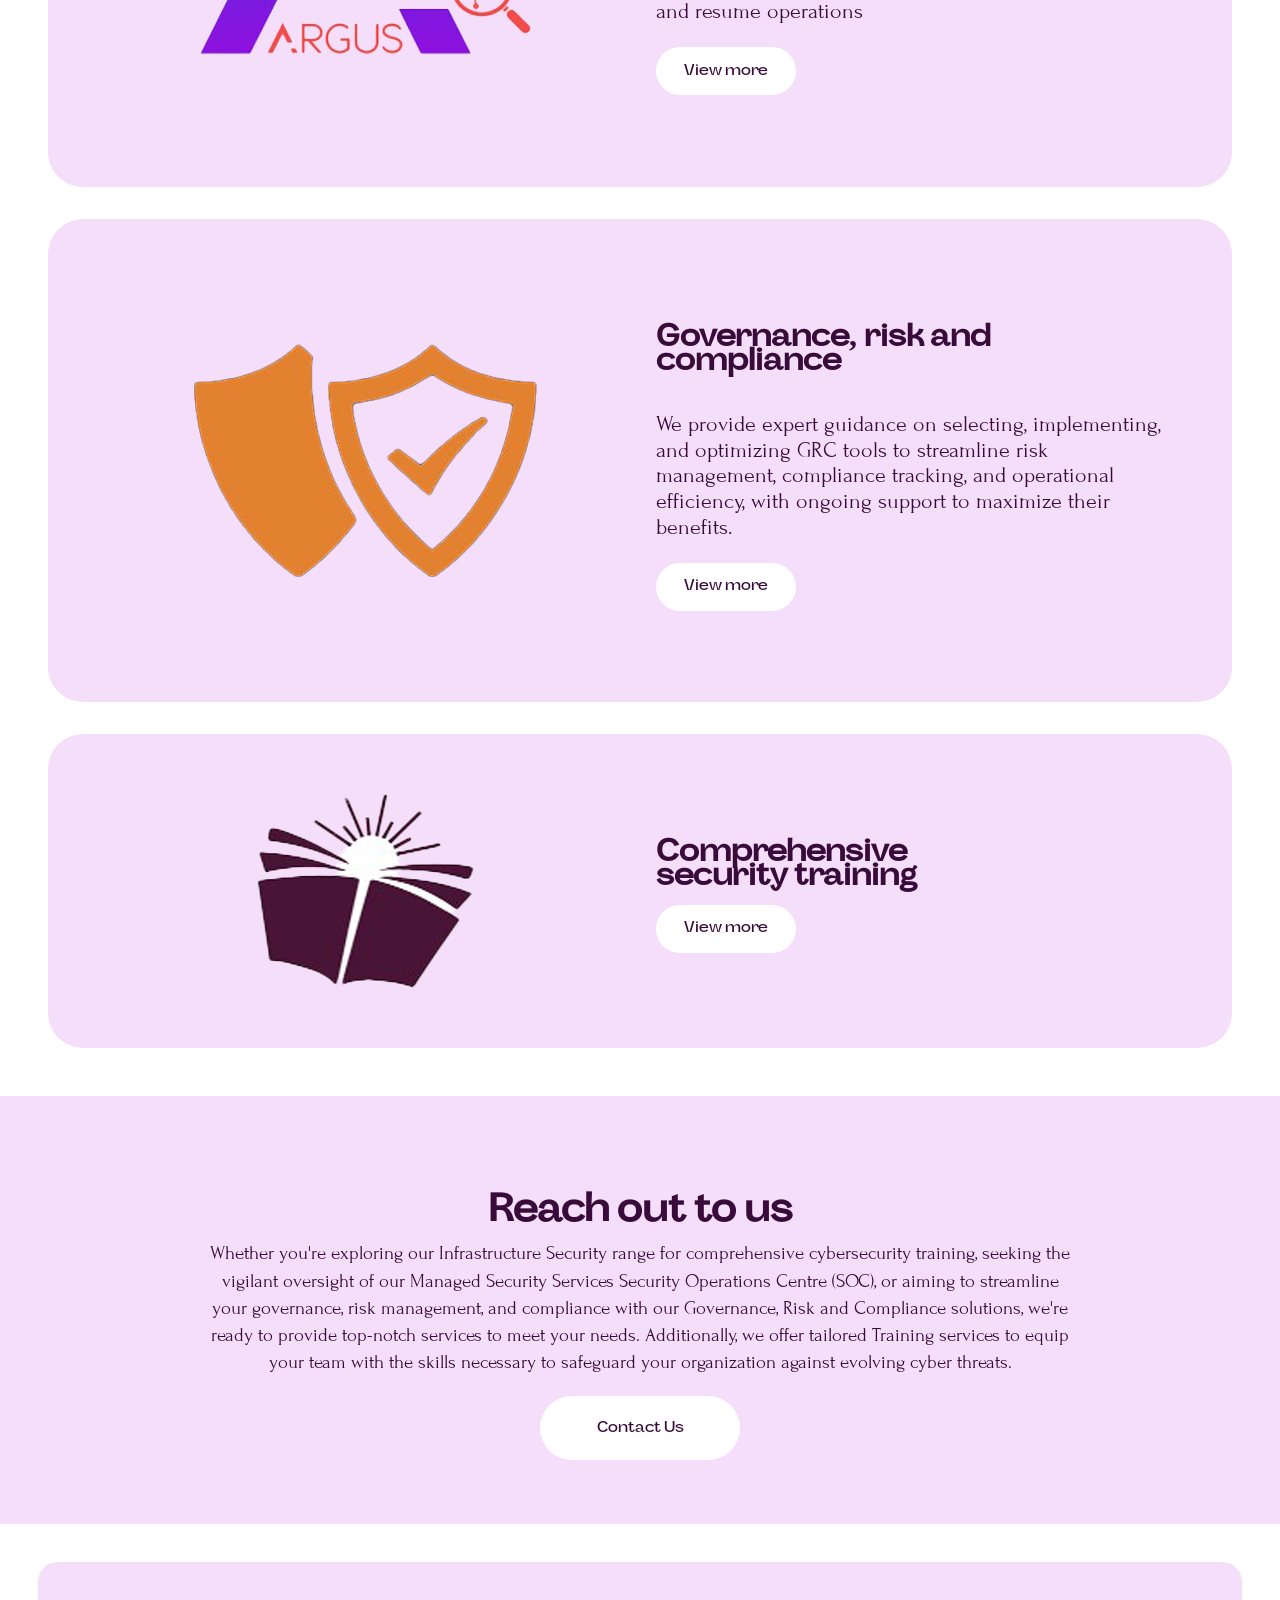
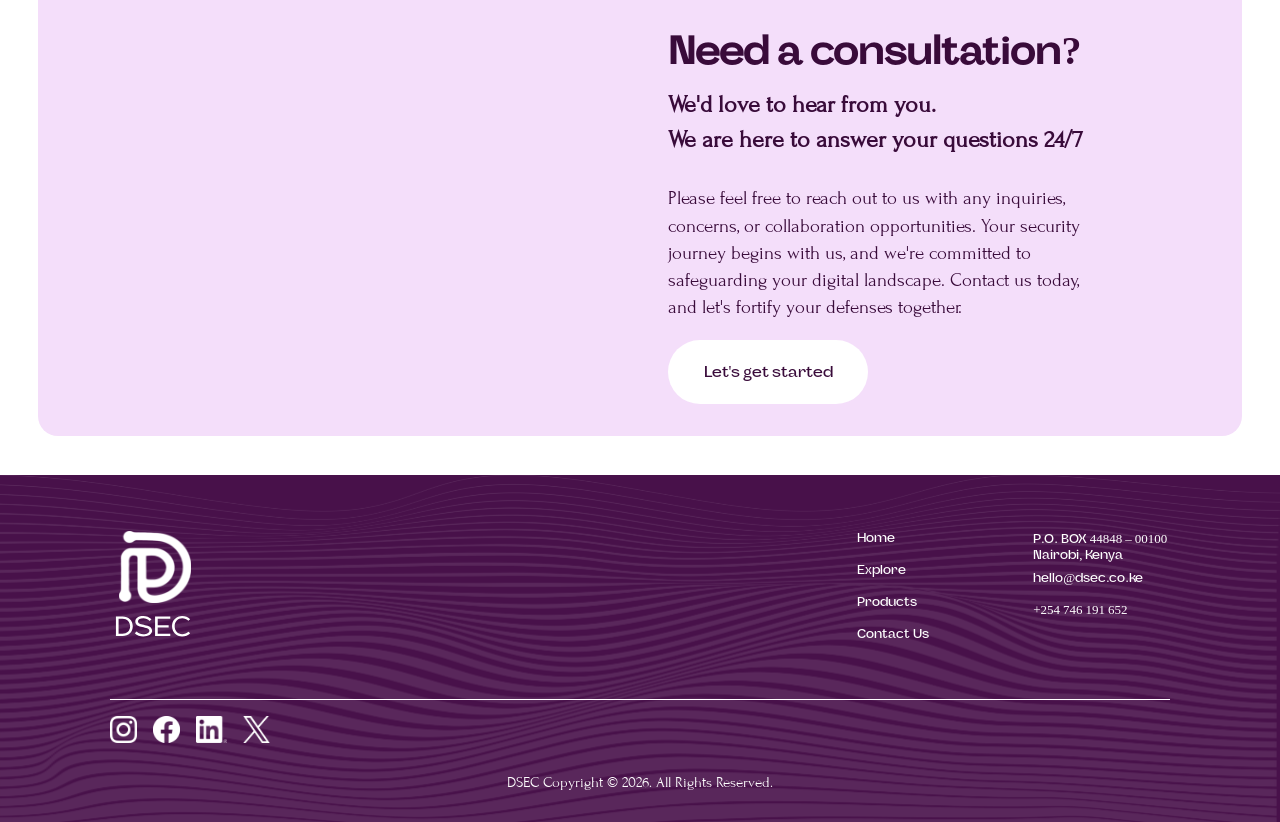
==== commit 0ddf39ac: "Hero: Made heropage responsive" ====
--- a/index.html
+++ b/index.html
@@ -11,49 +11,34 @@
     <section class="hero" id="home">
       <nav>
         <ul class="sidebar">
-          <a href="#" class="closebutton" onclick="hideSidebar()"
-            ><img src="assets/img/cross.png" alt=""
-          /></a>
-          <li>
-            <a href="#home" class="sidebar-active" >Home</a>
-          </li>
-          <li><a href="#about">Explore</a></li>
-          <li><a href="#Products-and-services">Products</a></li>
-          <li><a href="#footer">Contact</a></li>
+          <a href="#" class="closebutton" onclick= hideSidebar()><img src="assets/img/cross.png" alt="" ></a>
+          <li><a href="home" class="sidebar-active" target="_blank">Home</a></li>
+          <li><a href="vision-mission-values" target="_blank">Explore</a></li>
+          <li><a href=".Products-and-services" target="_blank">Products</a></li>
+          <li><a href="footer" target="_blank">Contact</a></li>
         </ul>
 
-        <img class="logo" src="assets/img/nav-logo.svg" />
+       <img class="logo" src="assets/img/nav-logo.svg"/>
         <ul>
-          <li class="hidesidebar">
-            <a href="#home" class="active" >Home</a>
-          </li>
-          <li class="hidesidebar">
-            <a href="#about">Explore</a>
-          </li>
-          <li class="hidesidebar">
-            <a href="#Products-and-services">Products</a>
-          </li>
-          <li class="hidesidebar">
-            <a href="#footer">Contact</a>
-          </li>
+          <li class="hidesidebar"><a href="#home" class="active" target="_blank">Home</a></li>
+          <li class="hidesidebar"><a href="vision-mission-values" target="_blank">Explore</a></li>
+          <li class="hidesidebar"><a href=".Products-and-services"target="_blank">Products</a></li>
+          <li class="hidesidebar"><a href="footer" target="_blank">Contact</a></li>
         </ul>
-       <a href="#" class="menubutton" onclick="showSidebar()"
-          ><img src="assets/img/burger-menu.png" alt=""
-        /></a>
+         <a href="#" class="menubutton" onclick= showSidebar()><img src="assets/img/burger-menu.png" alt=""></a>
       </nav>
       <div class="descr">
         <div class="text">
           <p>Defensive Cybersecurity Solutions</p>
           <button class="dsec-btn started">get started</button>
         </div>
-        
         <div class="descr-img">
           <img src="assets/img/home_laptop.png" alt="Laptop Image" />
         </div>
       </div>
     </section>
-    <section class="about-us" id="#about">
-      <div class="about">
+    <section class="about-us">
+      <div class="about" id="about">
         <h2>About us</h2>
         <p>
           DSEC is a team of cybersecurity professionals experienced in the
@@ -103,7 +88,7 @@
         </div>
       </div>
     </section>
-    <section class="Products-and-services" id="#products-and-services">
+    <section class="Products-and-services" id="products-and-services">
       <h2>Products and Services</h2>
       <div class="products-cards">
         <div class="cards">
@@ -270,14 +255,29 @@
       </div>
     </footer>
     <script>
-      function showSidebar() {
-        const sidebar = document.querySelector(".sidebar");
-        sidebar.style.display = "flex";
+      function showSidebar(){
+        const sidebar = document.querySelector('.sidebar')
+        sidebar.style.display = 'flex'
       }
-      function hideSidebar() {
-        const sidebar = document.querySelector(".sidebar");
-        sidebar.style.display = "none";
+      function hideSidebar(){
+         const sidebar = document.querySelector('.sidebar')
+        sidebar.style.display = 'none'
       }
     </script>
+    <!-- <script>
+      {
+        const nav = document.querySelector('.nav');
+        let lastscrollY = window.scrollY;
+
+        window.addEventListener("scroll" ,  () => {
+          if(lastscrollY < window.scrollY) {
+           nav.classList.add("nav--hidden");
+          } else {
+            nav.classList.remove("nav--hidden");
+          } 
+          lastscrollY = window.scrollY; 
+        });
+      }
+    </script> -->
   </body>
 </html>
--- a/styles.css
+++ b/styles.css
@@ -19,6 +19,7 @@
   padding: 0;
   font-family: "Baguede";
   height: 100vh;
+  overflow: hidden;
 }
 
 h2 {
@@ -87,6 +88,7 @@
   justify-content: space-between;
   border-radius: 70px;
   padding: 2rem;
+  border: 1px solid red;
 }
 
 nav img {
@@ -135,11 +137,11 @@
 
 }
 .sidebar {
-  position: absolute;
+  position: fixed;
   top: 0;
   right: 0;
   height: 92%;
-  width: 89%;
+  width: 15.9rem;
   z-index: 999;
   background-color: #390b3a80;
   backdrop-filter: blur(10px);
@@ -147,6 +149,7 @@
   flex-direction: column;
   align-items: flex-start;
   justify-content: flex-start;
+  border: 1px red solid;
   padding: 3rem 0 0 5rem;
   border-radius: 0;
 }
@@ -168,24 +171,38 @@
     display: block;
   }
 }
+@media (max-width: 480px) {
+  .sidebar {
+    width: 100%;
+    height: 100%;
+    border-radius: 0;
+  }
+  .hr-navbar{
+    display: flex;
+  }
+ }
+
 @media(min-width: 992px){
+  .hr-navbar{
+    display: none;
+  }
   .menubutton{
     display: none;
   }
-  .sidebar {
+  /* .sidebar{
     width: 100%;
     height: 100%;
     border-radius: 0;
-  }
-
+} */
 }
 @media (max-width: 480px) {
   .sidebar {
     width: 100%;
-    height: 88%;
+    height: 100%;
     border-radius: 0;
   }
 }
+
 .hero .descr {
   display: flex;
   flex-direction: row;
@@ -201,8 +218,7 @@
   line-height: 6.5rem;
   width: 70%;
   text-align: left;
-  margin: 0;
-  padding: 0;
+  margin-left: 1rem;
 }
 
 
@@ -210,85 +226,16 @@
   width: 495px;
   height: 614px;
 }
-@media (max-width: 992px) {
-  .hero {
-    padding: 3rem;
-  }
-
-  .descr {
-    flex-direction: column;
-    align-items: center;
-    text-align: center;
-  }
-
-  .descr .text{
-    font-size: 3.5rem;
-    line-height: 3rem;
-    width: 90%;
-    display: flex;
-    flex-direction: row;
-    align-self: end;
-    padding-bottom: 4rem;
-  }
-  .dsec-btn{
-    display: flex;
-    flex-direction: row;
-    align-self: end;
-    font-size: 1.2rem;
-    height: 3.5rem;
-    margin-bottom: -1rem;
-    margin-left:-30rem;
-   
-  }
-
-  .descr-img {
-
-    width: 80%;
-    height: auto;
-    flex-direction: row;
-    align-self:flex-start;
-    margin-left: -30rem;
-    padding-bottom: 8rem;
-    padding-right: 7.5rem;
-    z-index: 998;
-  }
-}
-
-@media (max-width: 480px) {
-  .hero {
-    padding: 2rem;
-  }
-
-  .descr .text {
-    font-size: 3rem;
-    line-height: 3.5rem;
-    width: 100%;
-
-  }
-  .dsec-btn{
-    display: flex;
-    flex-direction: row;
-    align-self: end;
-    font-size: 1rem;
-    height: 50%;
-    width: 100%;
-  }
-  .descr-img {
-    width:auto;
-    height:auto;
-  }
-}
+
 /* About Us section*/
 .about-us {
   background-color: #f4defa;
   padding: 2rem;
-}
+
   @media (max-width: 767px) {
-   .about-us{
     padding: 1rem;
-   }
-  }
-
+  }
+}
 .about {
   display: flex;
   flex-direction: column;
@@ -440,6 +387,9 @@
   justify-content: center;
   align-items: center;
 
+  @media (max-width: 768px) {
+    margin: 5%;
+  }
 }
 .content {
   display: flex;
@@ -688,7 +638,7 @@
   display: flex;
   flex-direction: row;
   justify-content: space-between;
-  /* margin-left: 3%; */
+  margin-left: 3%;
 }
 .footer-links {
   display: flex;
@@ -754,10 +704,6 @@
   background: white;
   width: 85%;
   align-self: center;
-  
-  @media (max-width: 768px) {
-    width: 100%;
-  }
 }
 .socialmedia {
   display: flex;
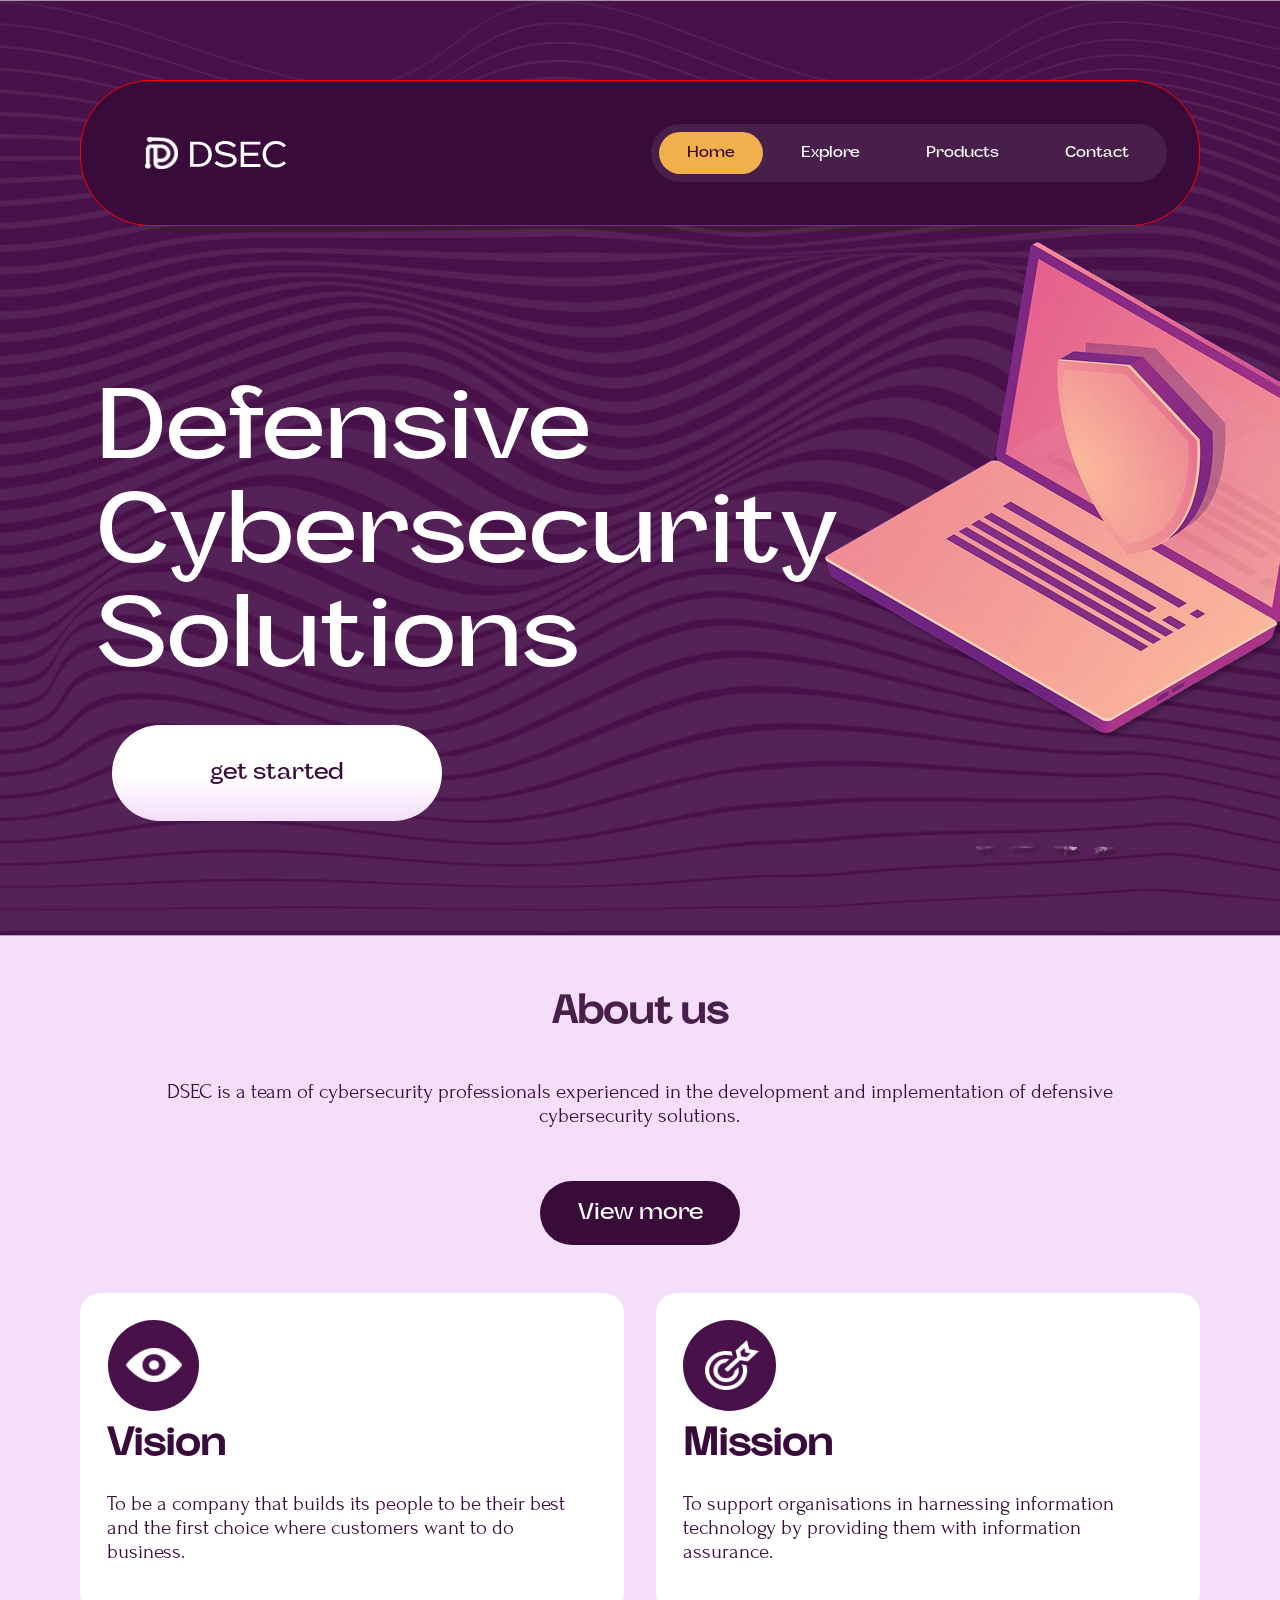
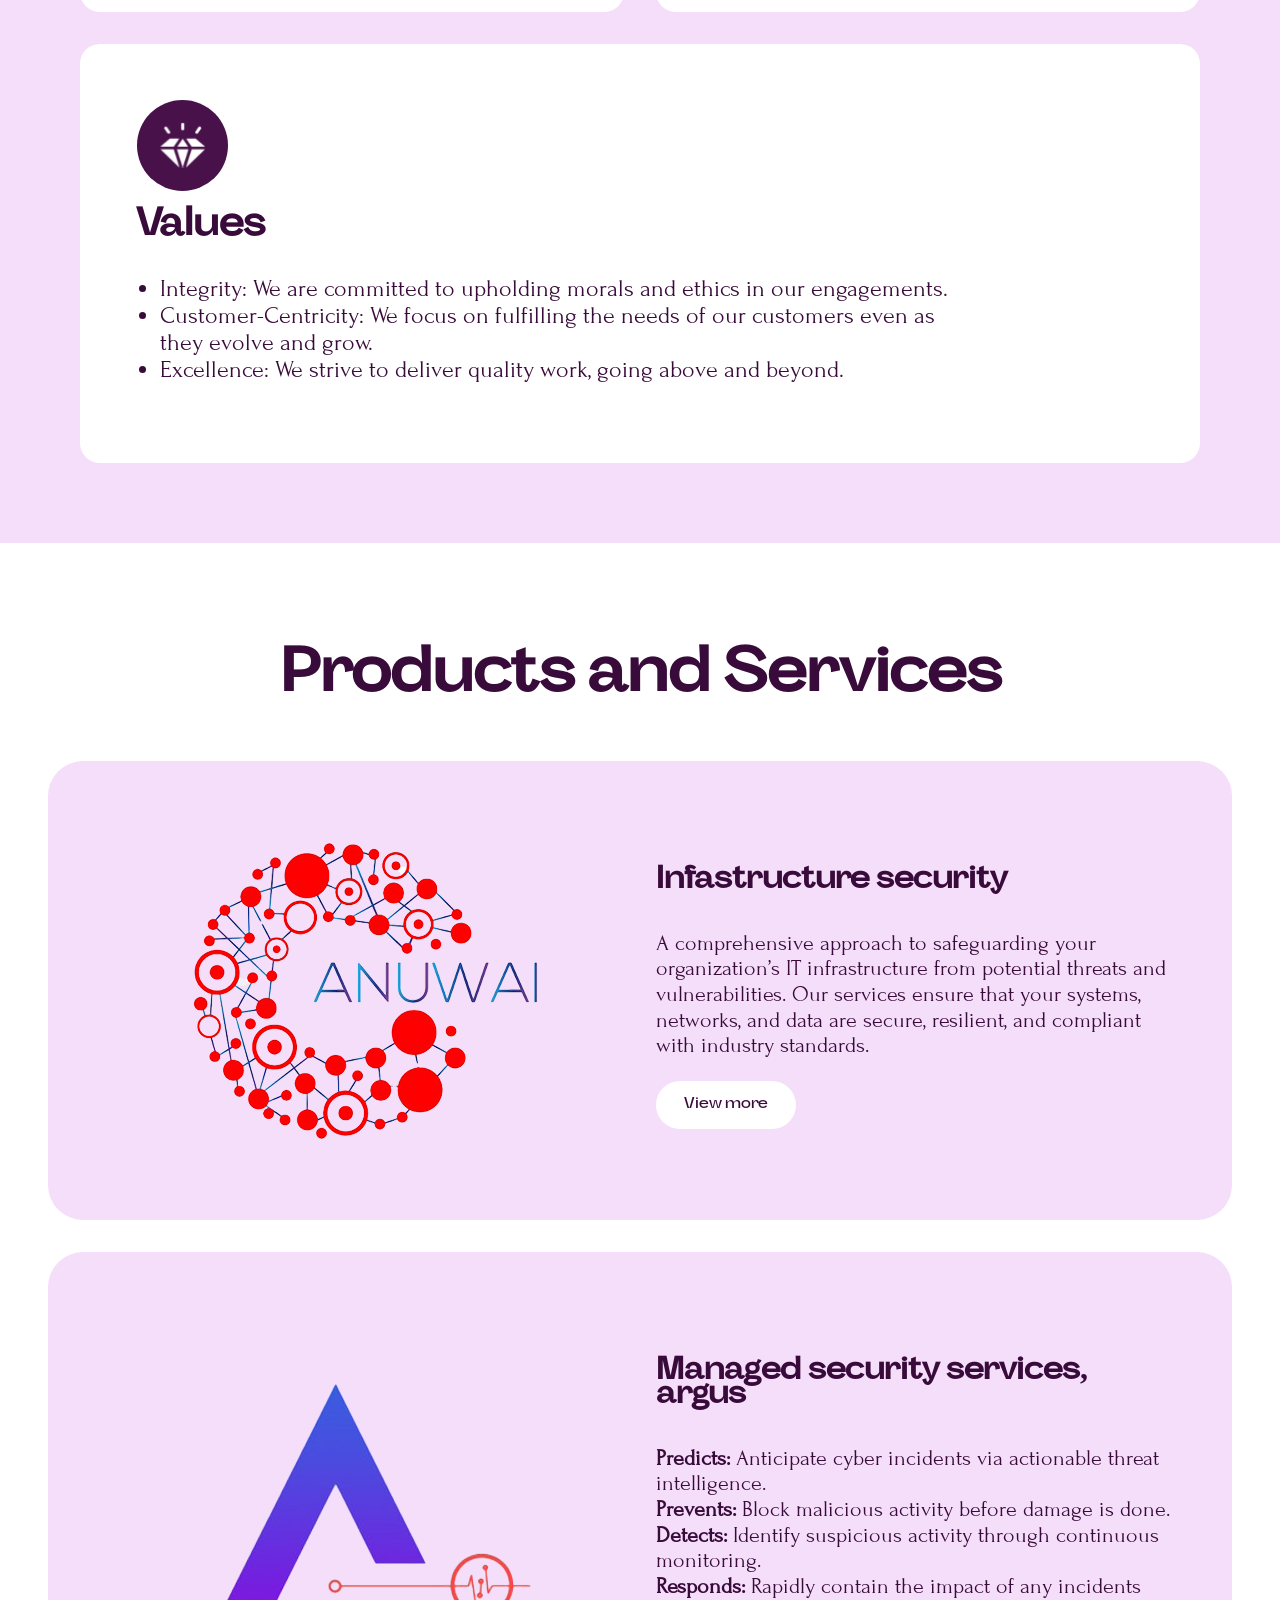
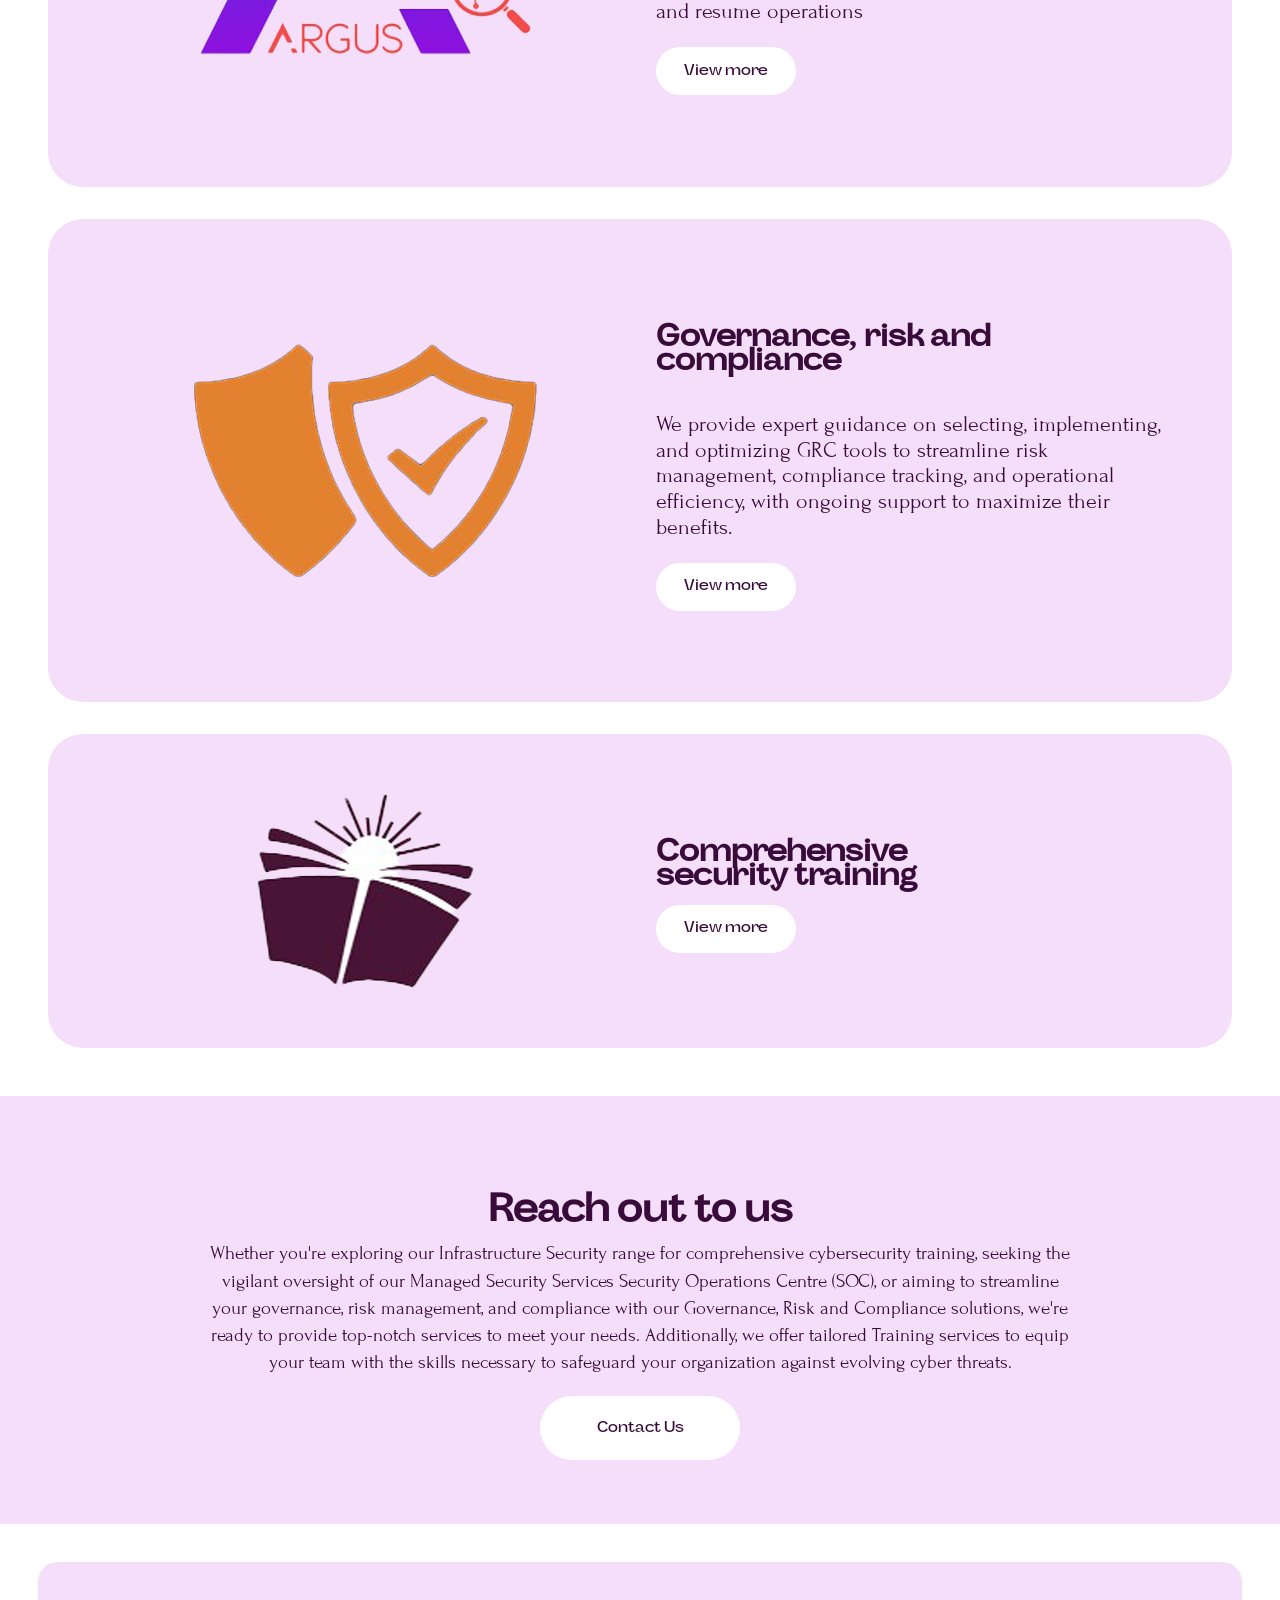
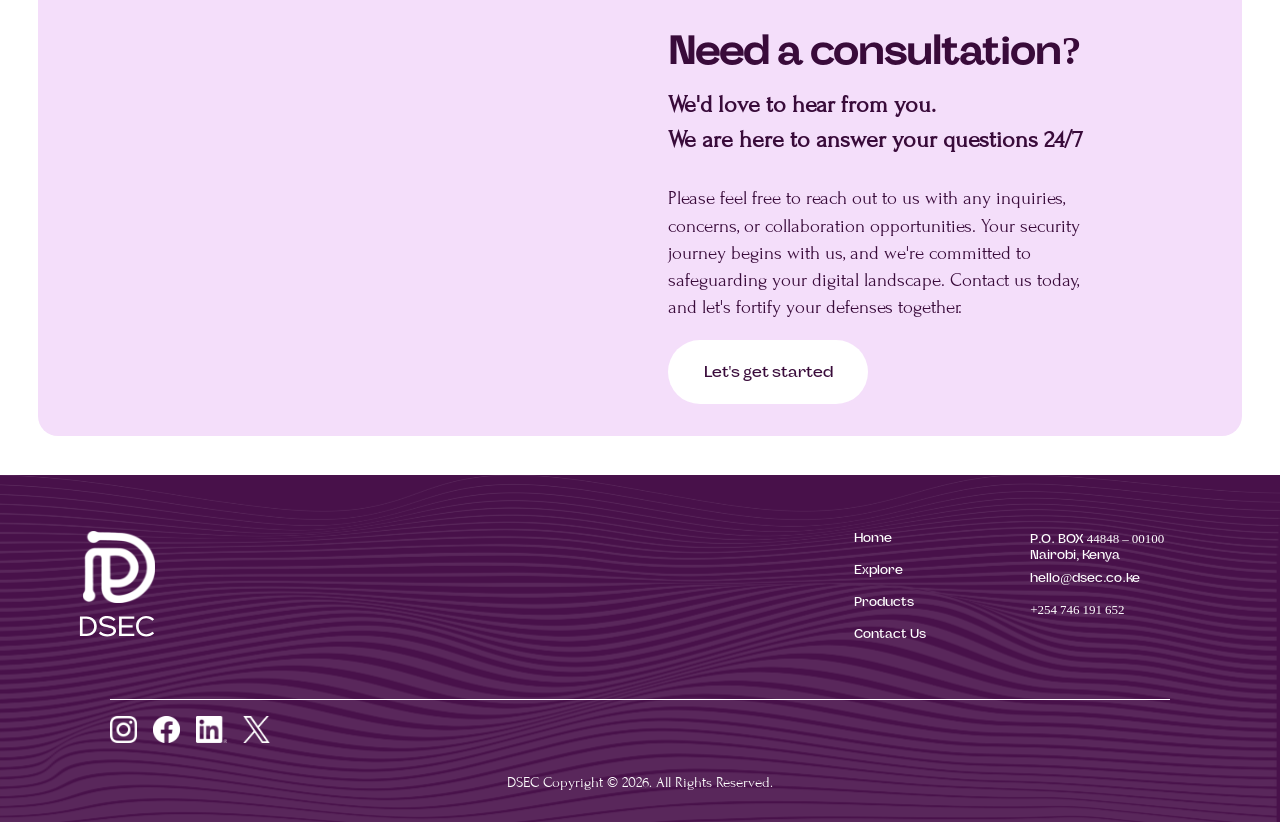
==== commit c3e58c96: "Buttons: Gave buttons functionality" ====
--- a/index.html
+++ b/index.html
@@ -11,40 +11,55 @@
     <section class="hero" id="home">
       <nav>
         <ul class="sidebar">
-          <a href="#" class="closebutton" onclick= hideSidebar()><img src="assets/img/cross.png" alt="" ></a>
-          <li><a href="home" class="sidebar-active" target="_blank">Home</a></li>
-          <li><a href="vision-mission-values" target="_blank">Explore</a></li>
-          <li><a href=".Products-and-services" target="_blank">Products</a></li>
-          <li><a href="footer" target="_blank">Contact</a></li>
+          <a href="#" class="closebutton" onclick="hideSidebar()"
+            ><img src="assets/img/cross.png" alt=""
+          /></a>
+          <li>
+            <a href="#home" class="sidebar-active" >Home</a>
+          </li>
+          <li><a href="#about">Explore</a></li>
+          <li><a href="#products-and-services">Products</a></li>
+          <li><a href="#footer">Contact</a></li>
         </ul>
 
-       <img class="logo" src="assets/img/nav-logo.svg"/>
+        <img class="logo" src="assets/img/nav-logo.svg" />
         <ul>
-          <li class="hidesidebar"><a href="#home" class="active" target="_blank">Home</a></li>
-          <li class="hidesidebar"><a href="vision-mission-values" target="_blank">Explore</a></li>
-          <li class="hidesidebar"><a href=".Products-and-services"target="_blank">Products</a></li>
-          <li class="hidesidebar"><a href="footer" target="_blank">Contact</a></li>
+          <li class="hidesidebar">
+            <a href="#home" class="active" >Home</a>
+          </li>
+          <li class="hidesidebar">
+            <a href="#about">Explore</a>
+          </li>
+          <li class="hidesidebar">
+            <a href="#products-and-services">Products</a>
+          </li>
+          <li class="hidesidebar">
+            <a href="#footer">Contact</a>
+          </li>
         </ul>
-         <a href="#" class="menubutton" onclick= showSidebar()><img src="assets/img/burger-menu.png" alt=""></a>
+       <a href="#" class="menubutton" onclick="showSidebar()"
+          ><img src="assets/img/burger-menu.png" alt=""
+        /></a>
       </nav>
       <div class="descr">
         <div class="text">
           <p>Defensive Cybersecurity Solutions</p>
           <button class="dsec-btn started">get started</button>
         </div>
+        
         <div class="descr-img">
           <img src="assets/img/home_laptop.png" alt="Laptop Image" />
         </div>
       </div>
     </section>
-    <section class="about-us">
-      <div class="about" id="about">
+    <section class="about-us" id="about">
+      <div class="about">
         <h2>About us</h2>
         <p>
           DSEC is a team of cybersecurity professionals experienced in the
           development and implementation of defensive cybersecurity solutions.
         </p>
-        <a href="#about" class="about-btn about">View more</a>
+        <a href="about" class="about-btn about">View more</a>
       </div>
       <div class="vision-mission-values">
         <div class="card">
@@ -255,29 +270,14 @@
       </div>
     </footer>
     <script>
-      function showSidebar(){
-        const sidebar = document.querySelector('.sidebar')
-        sidebar.style.display = 'flex'
+      function showSidebar() {
+        const sidebar = document.querySelector(".sidebar");
+        sidebar.style.display = "flex";
       }
-      function hideSidebar(){
-         const sidebar = document.querySelector('.sidebar')
-        sidebar.style.display = 'none'
+      function hideSidebar() {
+        const sidebar = document.querySelector(".sidebar");
+        sidebar.style.display = "none";
       }
     </script>
-    <!-- <script>
-      {
-        const nav = document.querySelector('.nav');
-        let lastscrollY = window.scrollY;
-
-        window.addEventListener("scroll" ,  () => {
-          if(lastscrollY < window.scrollY) {
-           nav.classList.add("nav--hidden");
-          } else {
-            nav.classList.remove("nav--hidden");
-          } 
-          lastscrollY = window.scrollY; 
-        });
-      }
-    </script> -->
   </body>
 </html>
--- a/styles.css
+++ b/styles.css
@@ -137,7 +137,7 @@
 
 }
 .sidebar {
-  position: fixed;
+  position: absolute;
   top: 0;
   right: 0;
   height: 92%;
@@ -638,7 +638,7 @@
   display: flex;
   flex-direction: row;
   justify-content: space-between;
-  margin-left: 3%;
+  /* margin-left: 3%; */
 }
 .footer-links {
   display: flex;
@@ -704,6 +704,10 @@
   background: white;
   width: 85%;
   align-self: center;
+  
+  @media (max-width: 768px) {
+    width: 100%;
+  }
 }
 .socialmedia {
   display: flex;
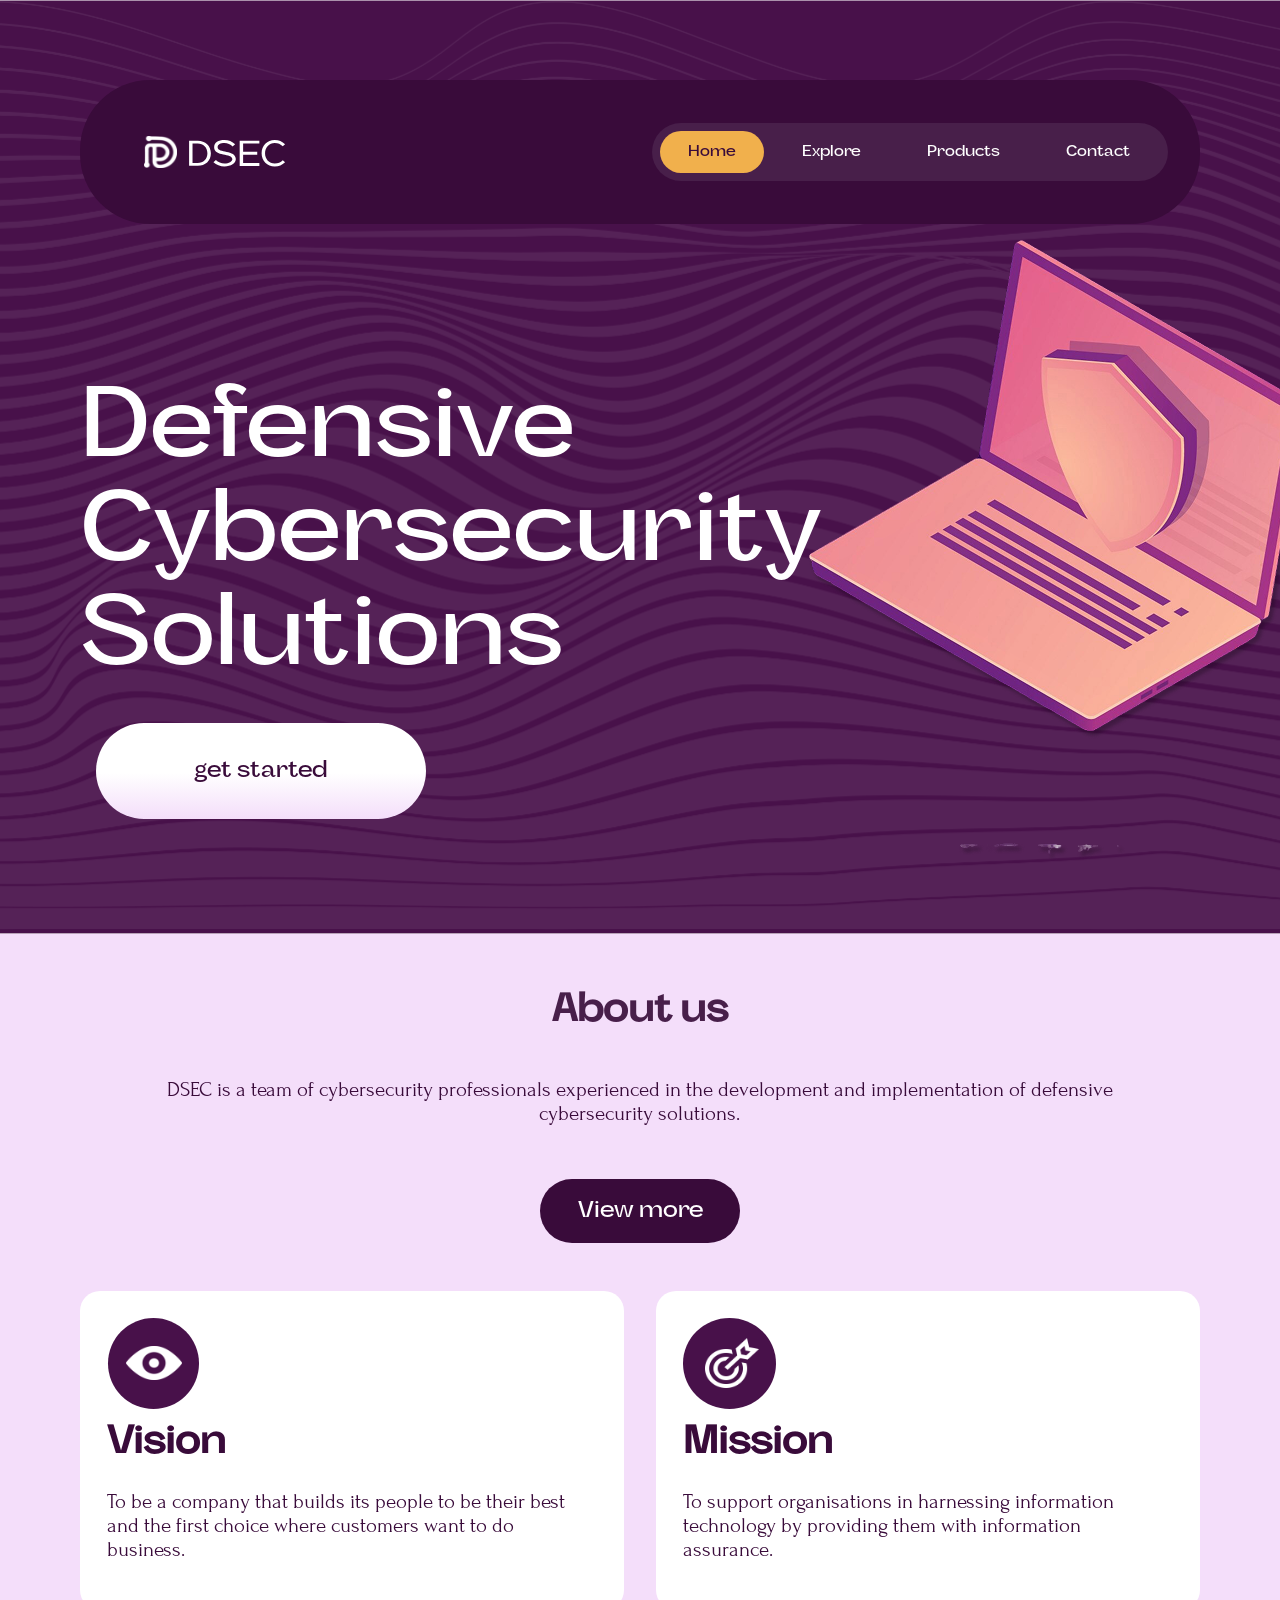
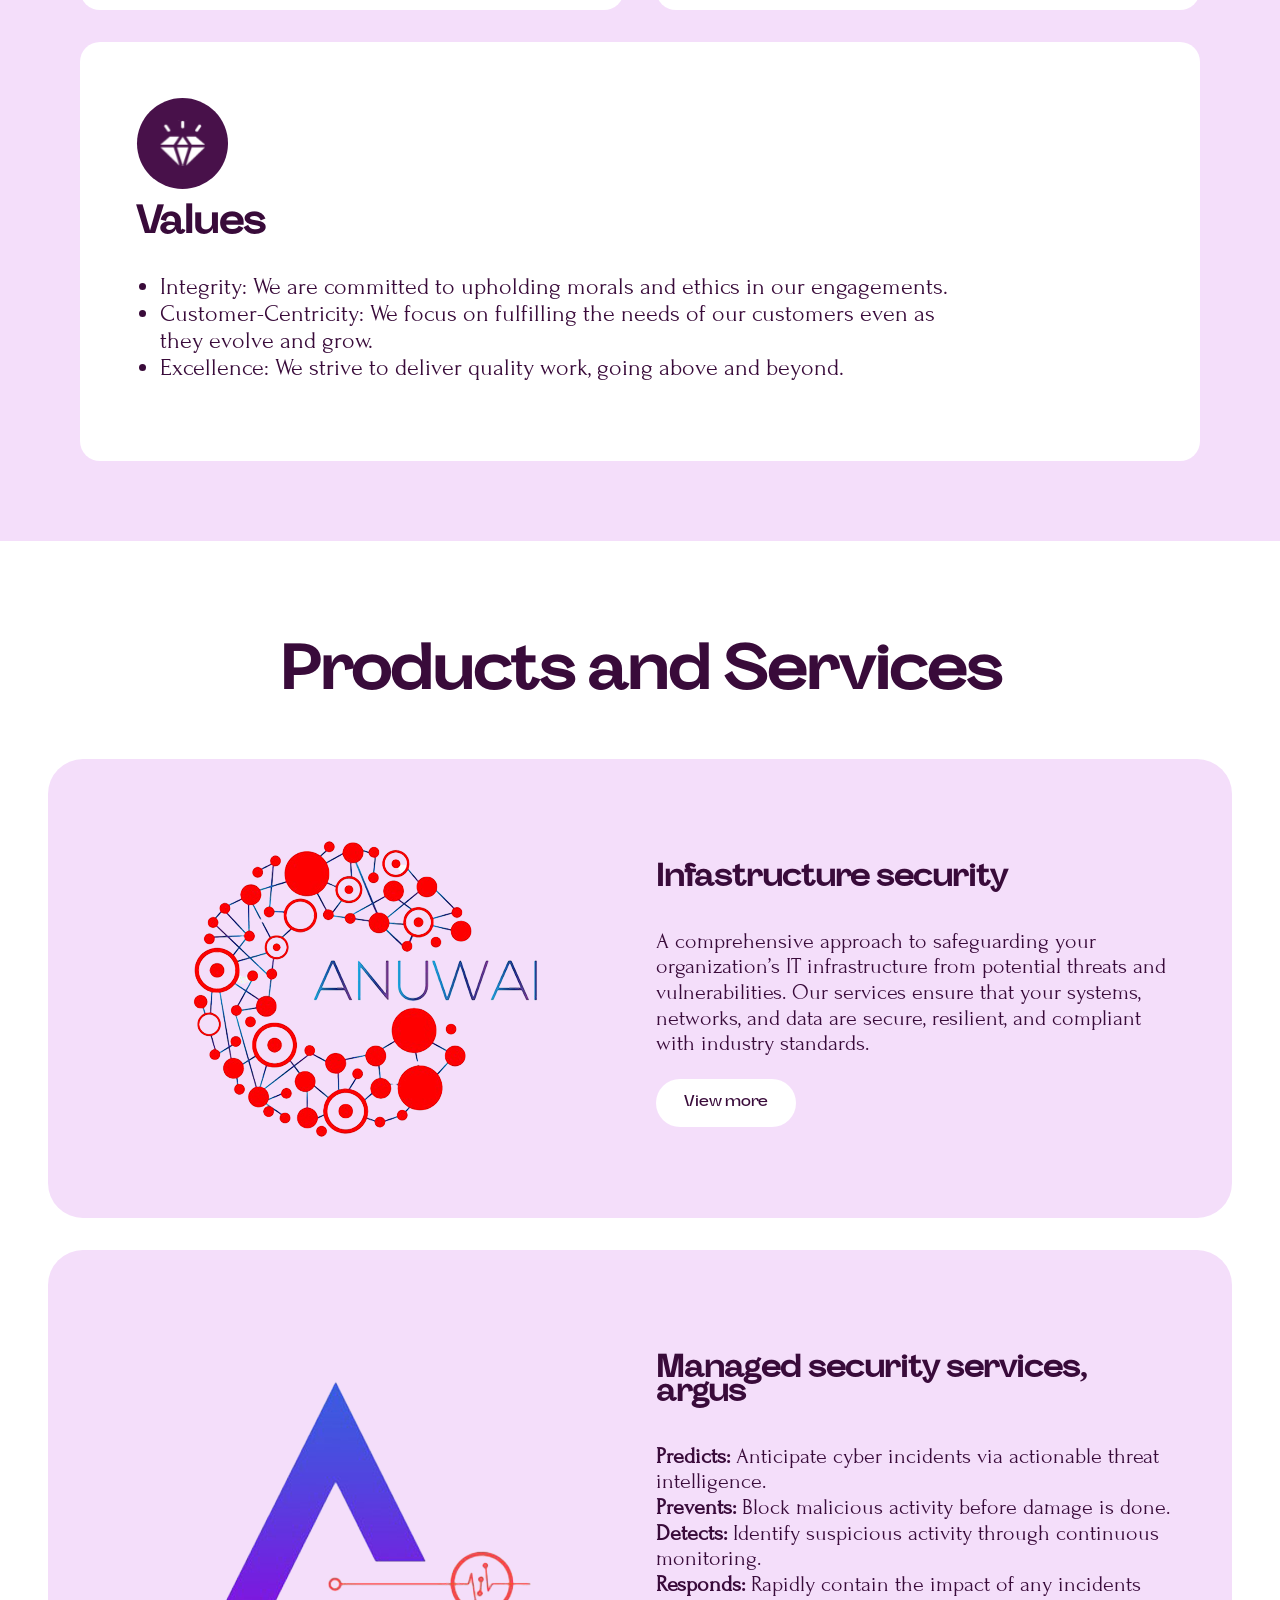
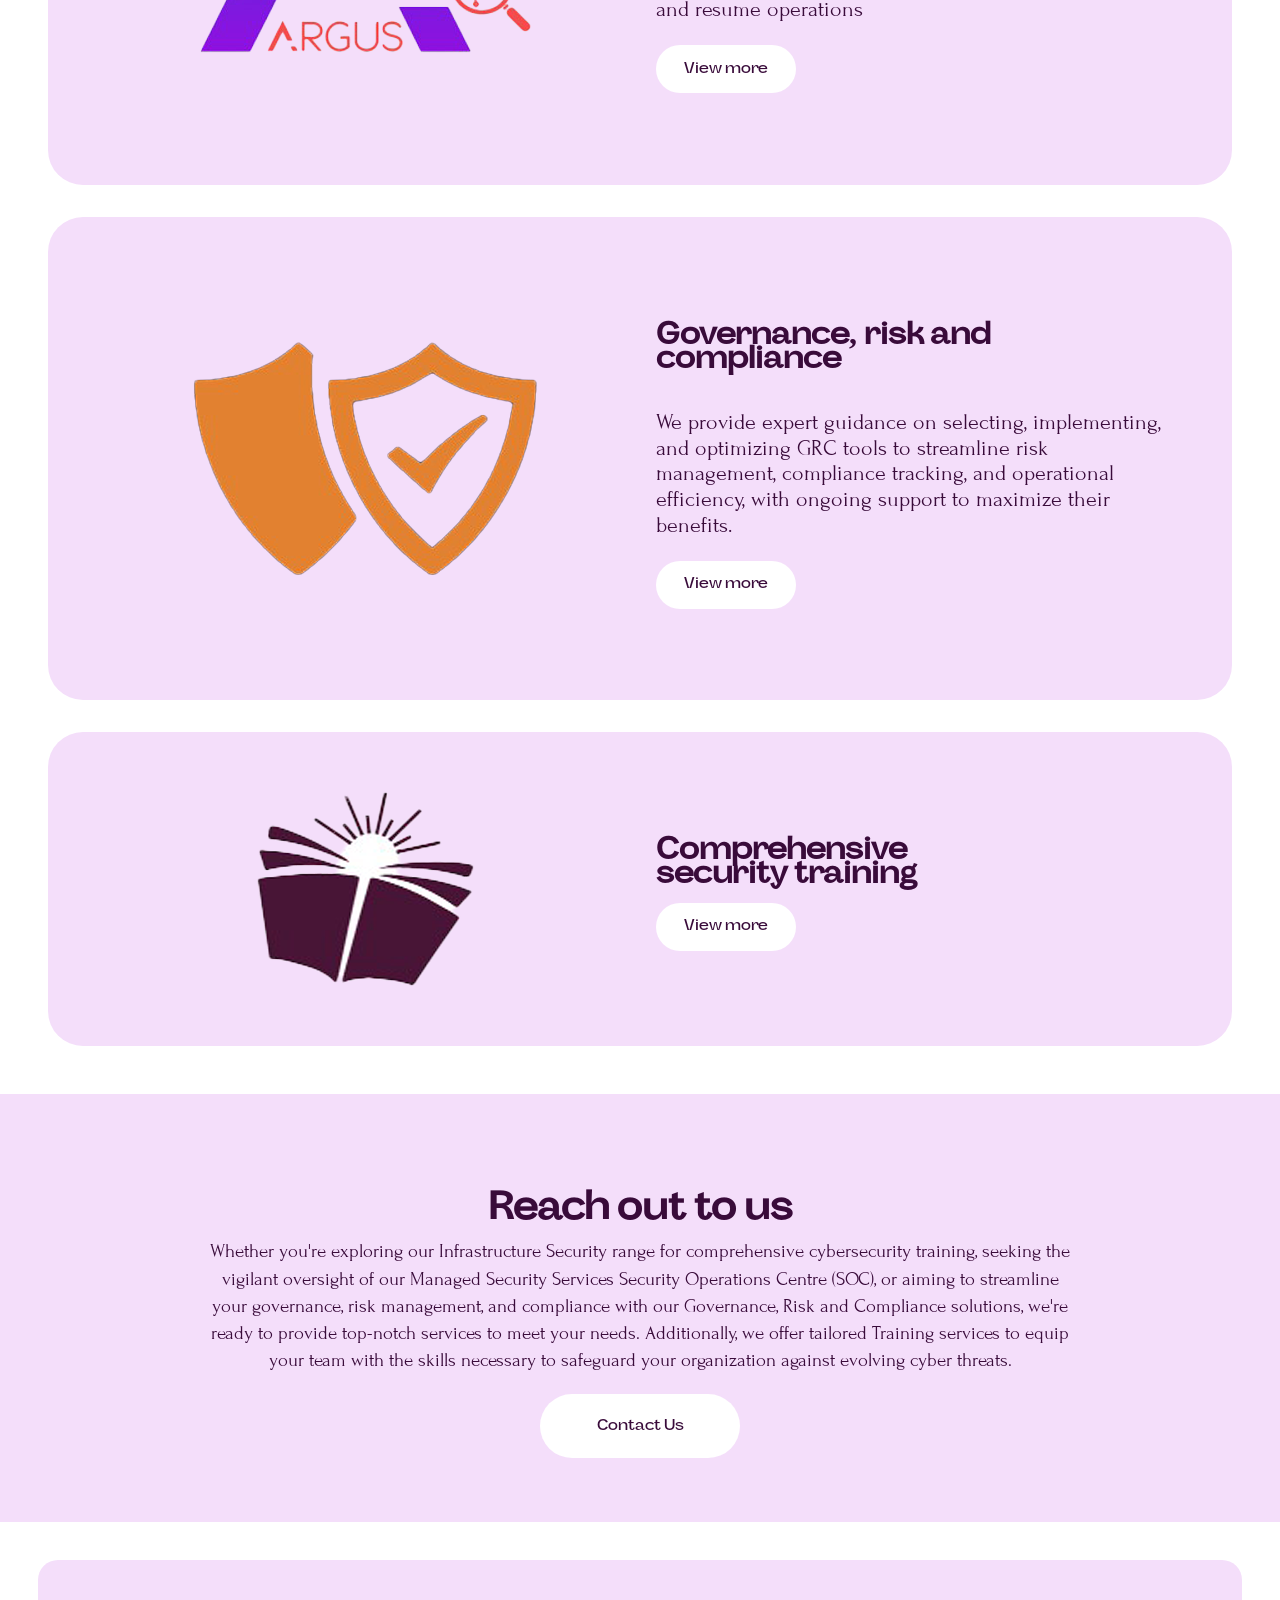
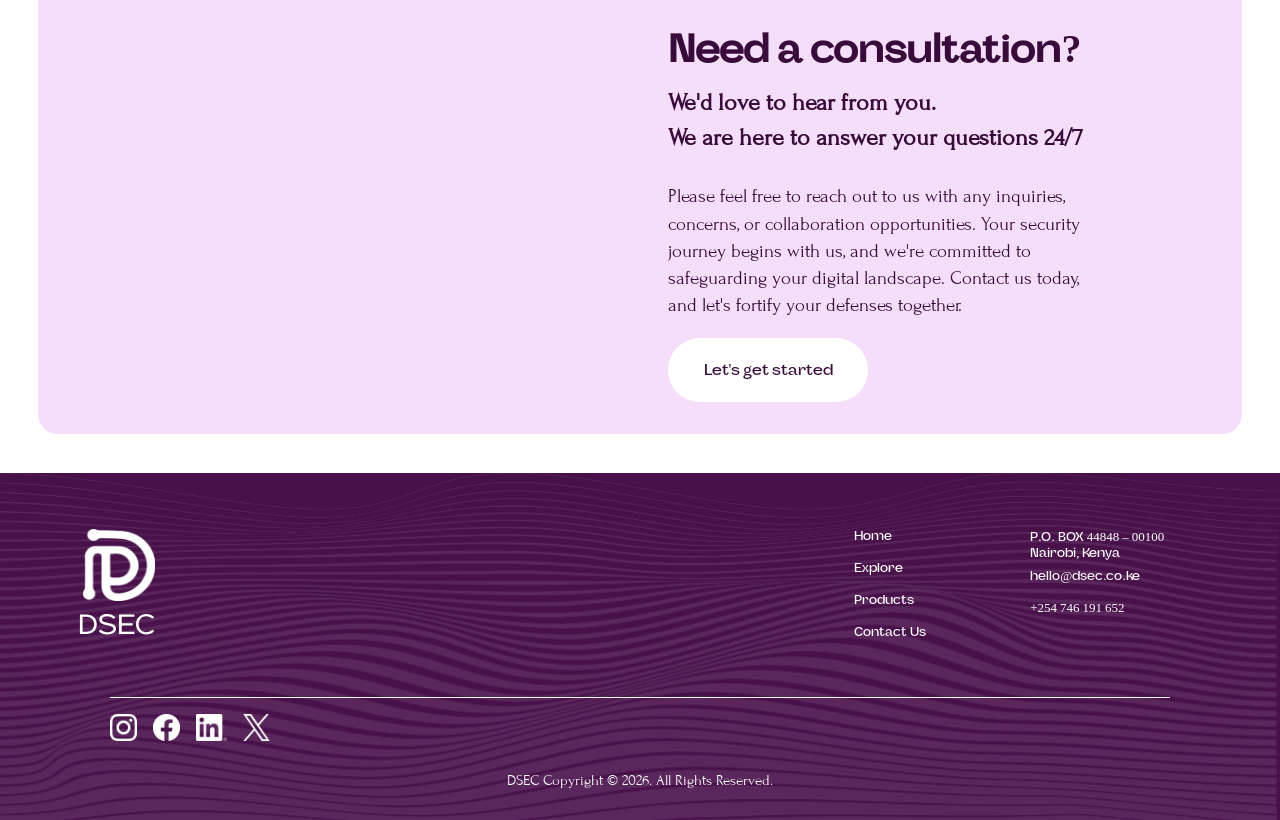
==== commit be68a328: "Adjustments: Made adjustments to the hero and footer" ====
--- a/index.html
+++ b/index.html
@@ -46,7 +46,7 @@
           <p>Defensive Cybersecurity Solutions</p>
           <button class="dsec-btn started">get started</button>
         </div>
-        
+      
         <div class="descr-img">
           <img src="assets/img/home_laptop.png" alt="Laptop Image" />
         </div>
--- a/styles.css
+++ b/styles.css
@@ -19,7 +19,6 @@
   padding: 0;
   font-family: "Baguede";
   height: 100vh;
-  overflow: hidden;
 }
 
 h2 {
@@ -88,7 +87,6 @@
   justify-content: space-between;
   border-radius: 70px;
   padding: 2rem;
-  border: 1px solid red;
 }
 
 nav img {
@@ -134,14 +132,13 @@
   background-color: #f1b04c;
   color: #390b3a;
   border-radius: 30px;
-
 }
 .sidebar {
   position: absolute;
   top: 0;
   right: 0;
   height: 92%;
-  width: 15.9rem;
+  width: 89%;
   z-index: 999;
   background-color: #390b3a80;
   backdrop-filter: blur(10px);
@@ -149,7 +146,6 @@
   flex-direction: column;
   align-items: flex-start;
   justify-content: flex-start;
-  border: 1px red solid;
   padding: 3rem 0 0 5rem;
   border-radius: 0;
 }
@@ -170,38 +166,15 @@
   .menubutton {
     display: block;
   }
-}
-@media (max-width: 480px) {
-  .sidebar {
-    width: 100%;
-    height: 100%;
-    border-radius: 0;
-  }
-  .hr-navbar{
-    display: flex;
-  }
- }
-
-@media(min-width: 992px){
-  .hr-navbar{
-    display: none;
-  }
-  .menubutton{
-    display: none;
-  }
-  /* .sidebar{
-    width: 100%;
-    height: 100%;
-    border-radius: 0;
-} */
-}
-@media (max-width: 480px) {
-  .sidebar {
-    width: 100%;
-    height: 100%;
-    border-radius: 0;
-  }
-}
+  .hero {
+    padding: 3rem;
+  }
+  nav{
+    border-radius: 30px;
+    padding-left: 0;
+  }
+}
+
 
 .hero .descr {
   display: flex;
@@ -218,24 +191,127 @@
   line-height: 6.5rem;
   width: 70%;
   text-align: left;
-  margin-left: 1rem;
-}
-
+  margin: 0;
+  padding: 0;
+}
 
 .descr-img {
   width: 495px;
   height: 614px;
 }
+@media (max-width: 767px) {
+  .hero {
+    padding: 3rem;
+  }
+  nav{
+    border-radius: 30px;
+    padding-left: 0;
+  }
+
+  .descr {
+    flex-direction: column;
+    align-items: center;
+    text-align: center;
+  }
+
+  .descr .text {
+    text-align: center;
+    font-size: 3.5rem;
+    line-height: 3rem;
+    width: 90%;
+    display: flex;
+    flex-direction: row;
+    align-self: end;
+    padding-bottom: 4rem;
+    margin: 3rem 1rem 1rem -4rem;
+  }
+  .dsec-btn {
+    display: flex;
+    flex-direction: row;
+    align-self: end;
+    font-size: 1.2rem;
+    height: 3.5rem;
+    margin-bottom: -1rem;
+    margin-left: -34rem;
+  }
+
+  .descr-img {
+    width: 80%;
+    height: auto;
+    flex-direction: row;
+    justify-items: center;
+    align-self: flex-start;
+    margin-left: -30rem;
+    padding-bottom: 10rem;
+    padding-right: 6.5rem;
+    z-index: 998;
+  }
+  .sidebar{
+    height: 105%;
+  }
+}
+
+@media (max-width: 360px){
+  .hero {
+    padding: 3rem;
+  }
+  nav{
+    border-radius: 30px;
+    padding-left: 0;
+  }
+
+  .descr {
+    flex-direction: column;
+    align-items: center;
+    text-align: center;
+  }
+
+  .descr .text {
+    text-align: center;
+    font-size: rem;
+    line-height: 3rem;
+    width: 90%;
+    display: flex;
+    flex-direction: row;
+    align-self: end;
+    padding-bottom: 4rem;
+    margin: 3rem 1rem 1rem -4rem;
+  }
+  .dsec-btn {
+    display: flex;
+    flex-direction: row;
+    align-self: end;
+    font-size: 1.2rem;
+    height: 3.5rem;
+    margin-bottom: -1rem;
+    margin-left: -36rem;
+  }
+
+  .descr-img {
+    flex-direction: row;
+    justify-items: center;
+    align-self: flex-start;
+    margin-left: -30rem;
+    padding-bottom: 10rem;
+    padding-right: 6.5rem;
+    z-index: 998;
+  }
+  .sidebar{
+    height: 105%;
+  }
+} 
 
 /* About Us section*/
 .about-us {
   background-color: #f4defa;
   padding: 2rem;
-
-  @media (max-width: 767px) {
+}
+@media (max-width: 767px) {
+  .about-us {
     padding: 1rem;
   }
 }
+
 .about {
   display: flex;
   flex-direction: column;
@@ -362,6 +438,10 @@
     justify-content: center;
     width: 100%;
     margin: 0;
+    text-align: center;
+  }
+  .Products-and-services h2{
+    font-size: 2.5rem;
   }
 }
 
@@ -381,15 +461,14 @@
     width: 100%;
     margin: 0;
   }
+  .content h2{
+    font-size: 4rem;
+  }
 }
 .cards-img {
   display: flex;
   justify-content: center;
   align-items: center;
-
-  @media (max-width: 768px) {
-    margin: 5%;
-  }
 }
 .content {
   display: flex;
@@ -649,7 +728,7 @@
   margin: 1rem 8%;
 
   @media (max-width: 768px) {
-    margin:1%;
+    margin: 1%;
   }
 }
 .links ul li,
@@ -704,7 +783,7 @@
   background: white;
   width: 85%;
   align-self: center;
-  
+
   @media (max-width: 768px) {
     width: 100%;
   }
@@ -761,6 +840,11 @@
 }
 
 @media (max-width: 480px) {
+  .footer-logo{
+    display: flex;
+    flex-direction: column;
+    align-self: flex-start;
+  }
   .footer-links {
     gap: 1rem;
   }
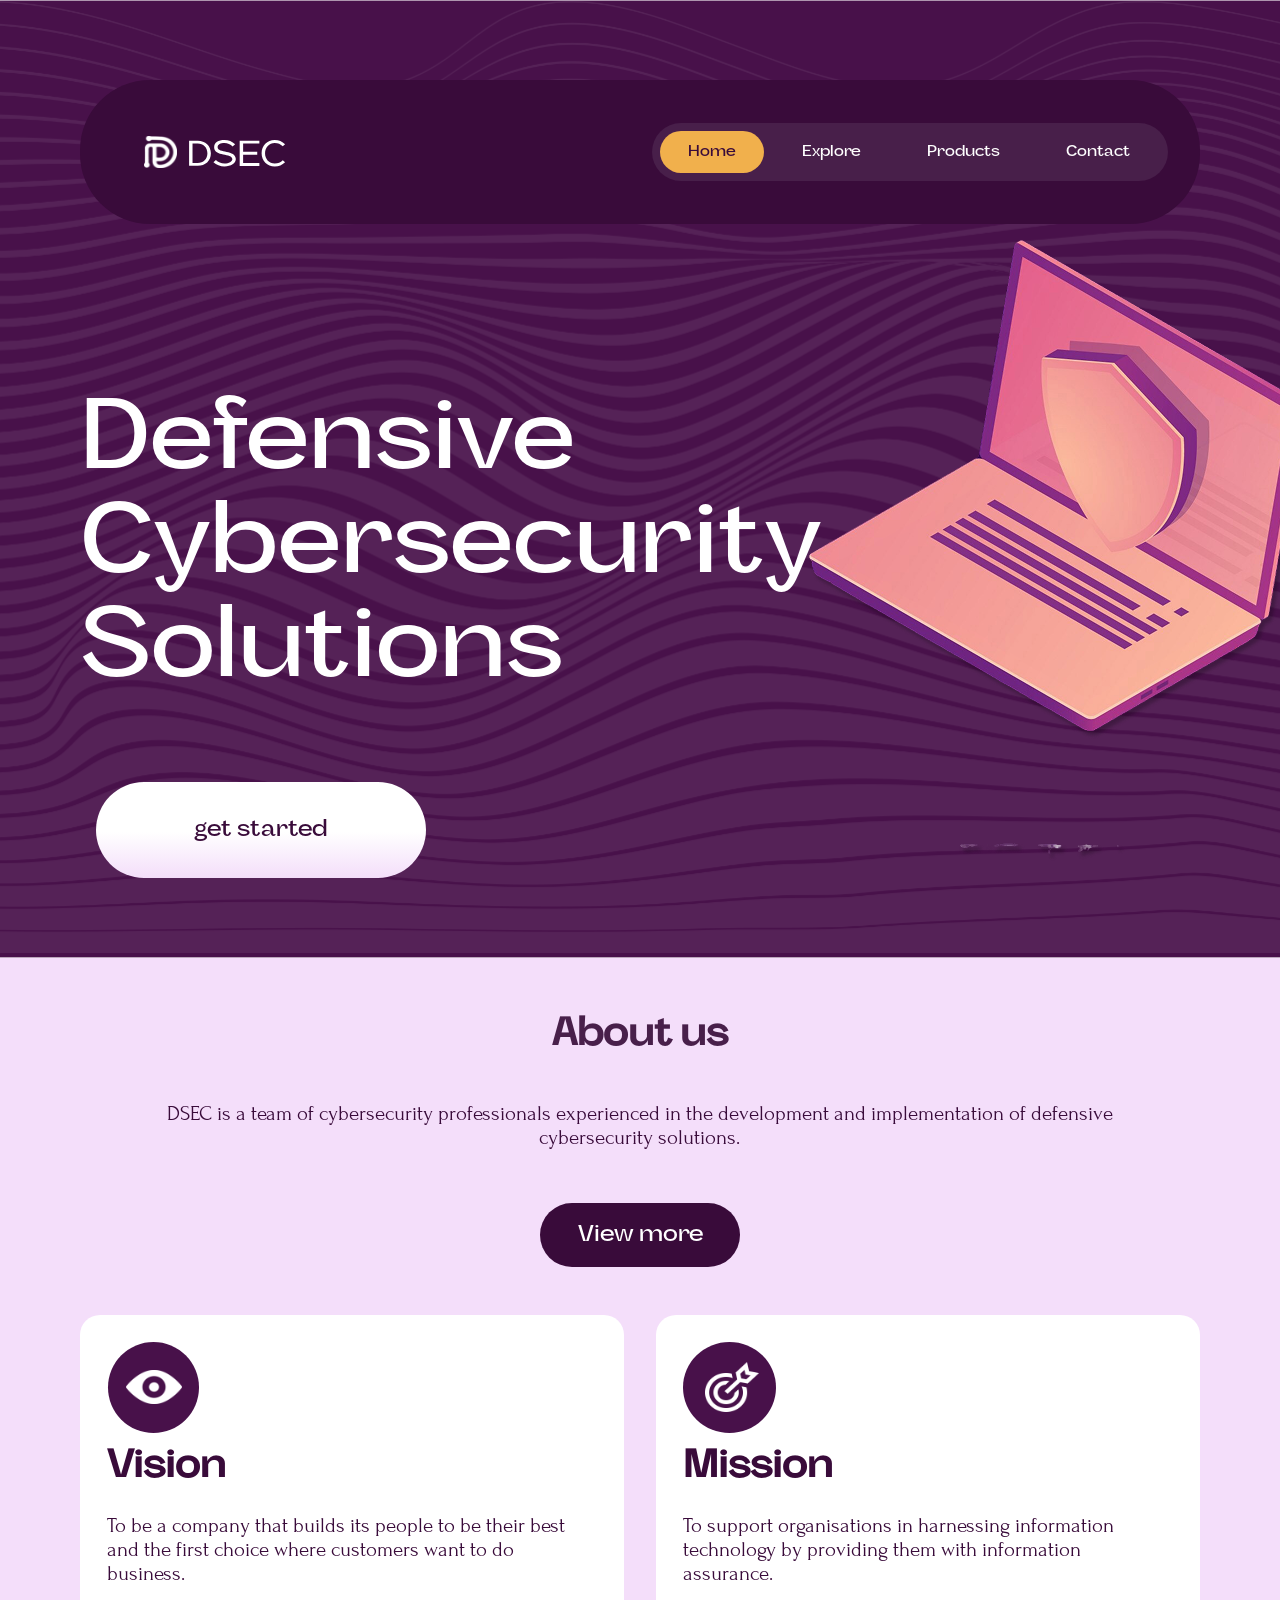
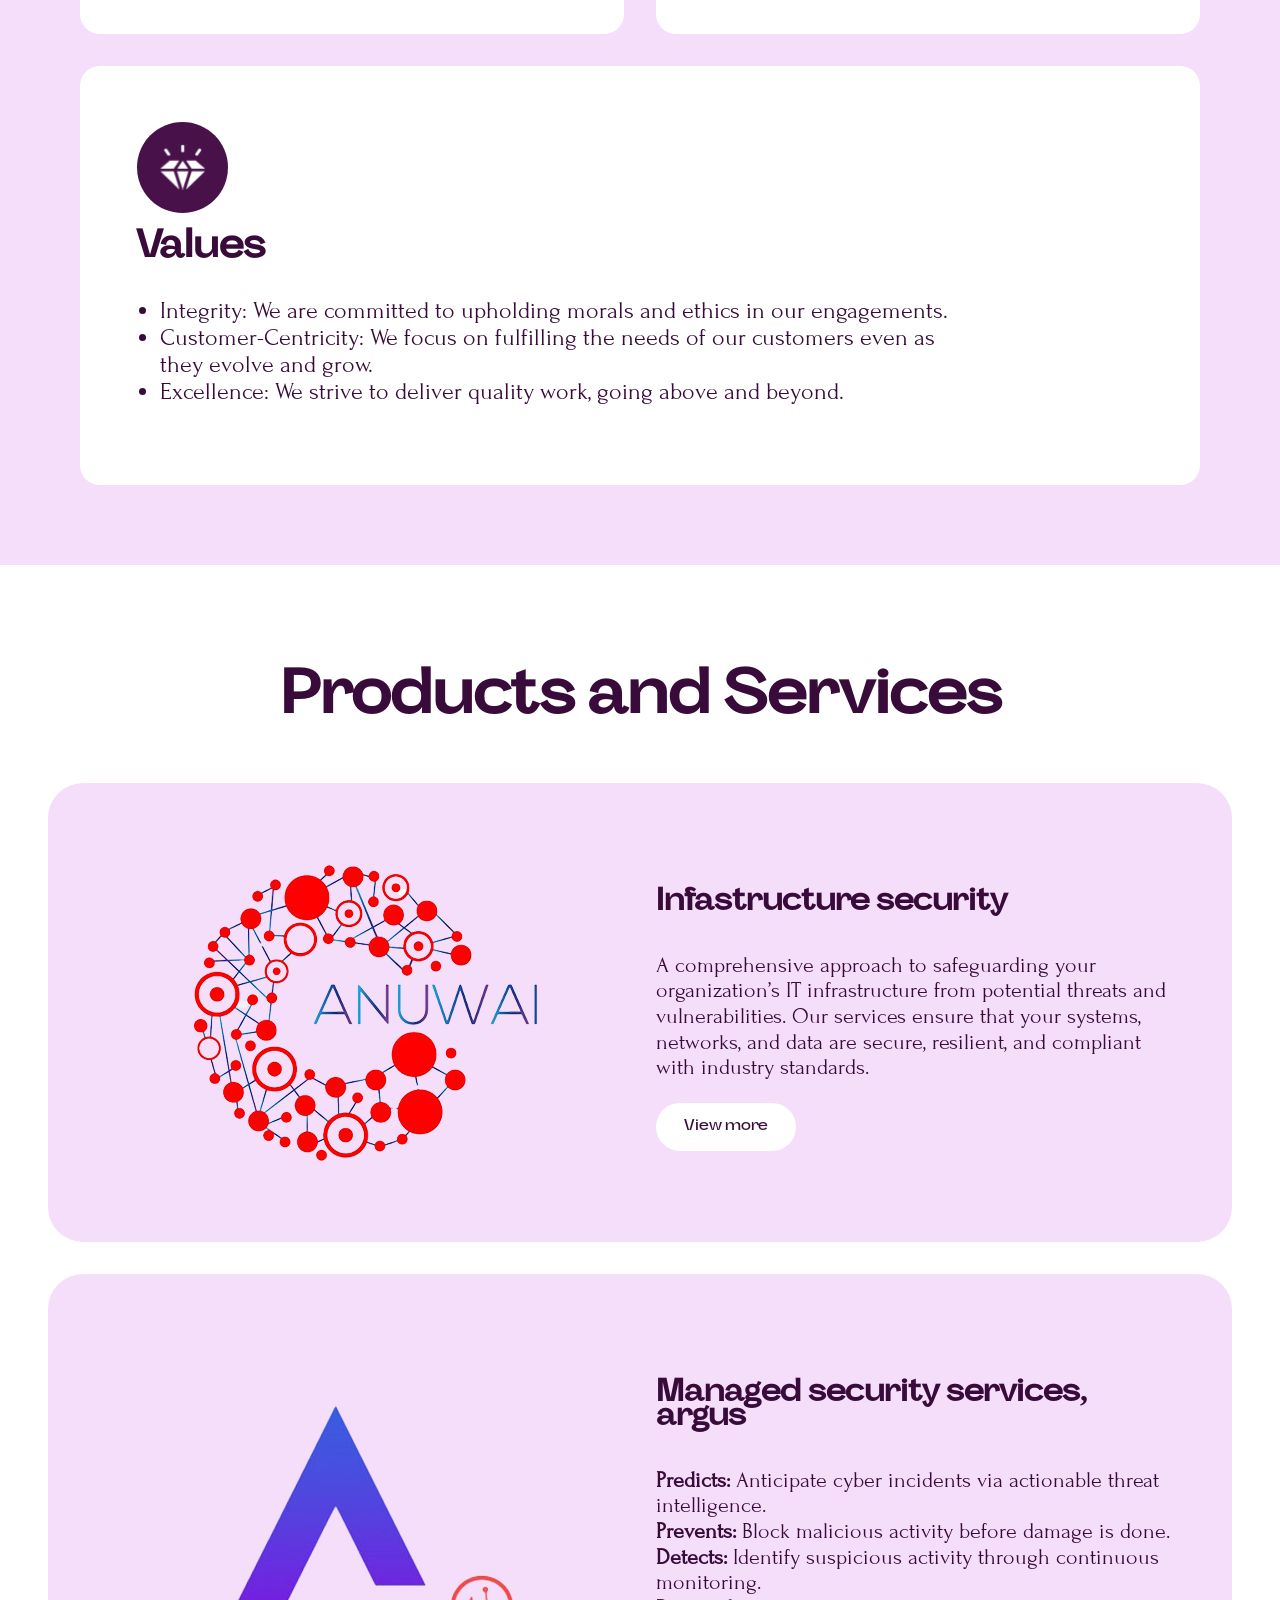
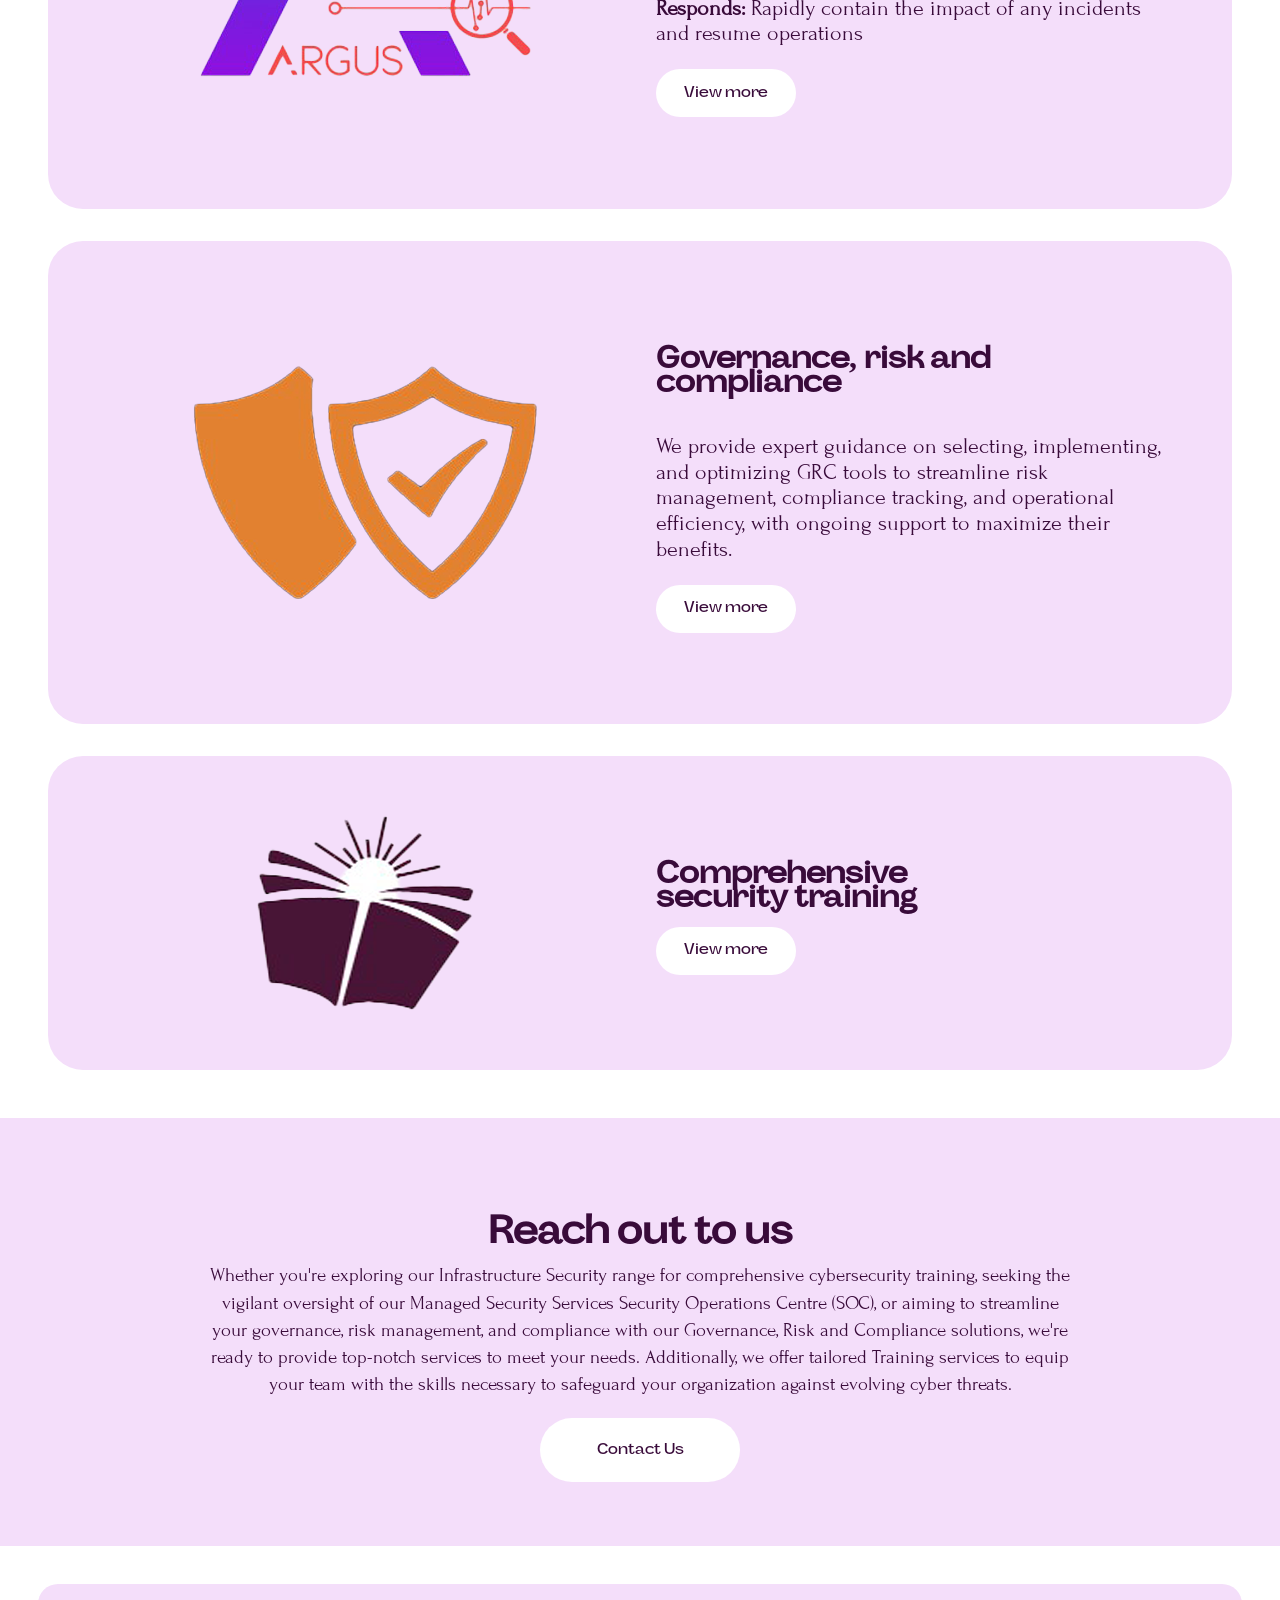
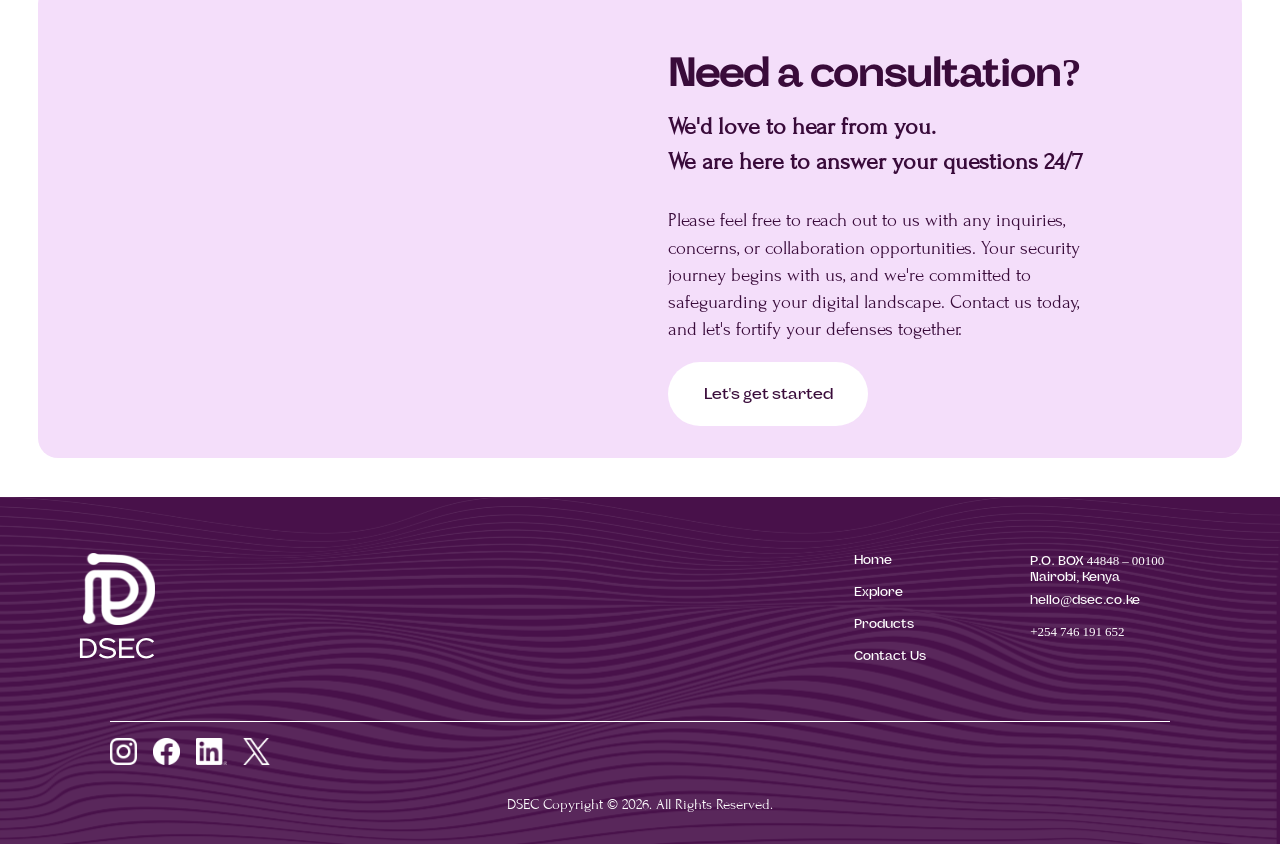
==== commit ac772ed1: "Hero: Modified code." ====
--- a/index.html
+++ b/index.html
@@ -44,13 +44,13 @@
       <div class="descr">
         <div class="text">
           <p>Defensive Cybersecurity Solutions</p>
-          <button class="dsec-btn started">get started</button>
-        </div>
-      
+        
+        </div>
         <div class="descr-img">
-          <img src="assets/img/home_laptop.png" alt="Laptop Image" />
-        </div>
-      </div>
+          <img src="assets/img/home_laptop.png" alt="Laptop Image" class="laptop"/>
+        </div>
+      </div>
+       <button class="dsec-btn started">get started</button>
     </section>
     <section class="about-us" id="about">
       <div class="about">
@@ -177,9 +177,9 @@
       <div class="reach-out">
         <h2>Reach out to us</h2>
         <div class="reach-out-title-mobile">
-          <img src="assets/img/reach-out-star.svg" alt="Cybersecurity-Stars" />
+          <img src="assets/img/reach-out-star.svg" alt="Cybersecurity-Stars" class="stars" />
           <h3>Reach out to us</h3>
-          <img src="assets/img/reach-out-star.svg" alt="Cybersecurity-Stars" />
+          <img src="assets/img/reach-out-star.svg" alt="Cybersecurity-Stars" class="stars"/>
         </div>
         <p>
           Whether you're exploring our Infrastructure Security range for
